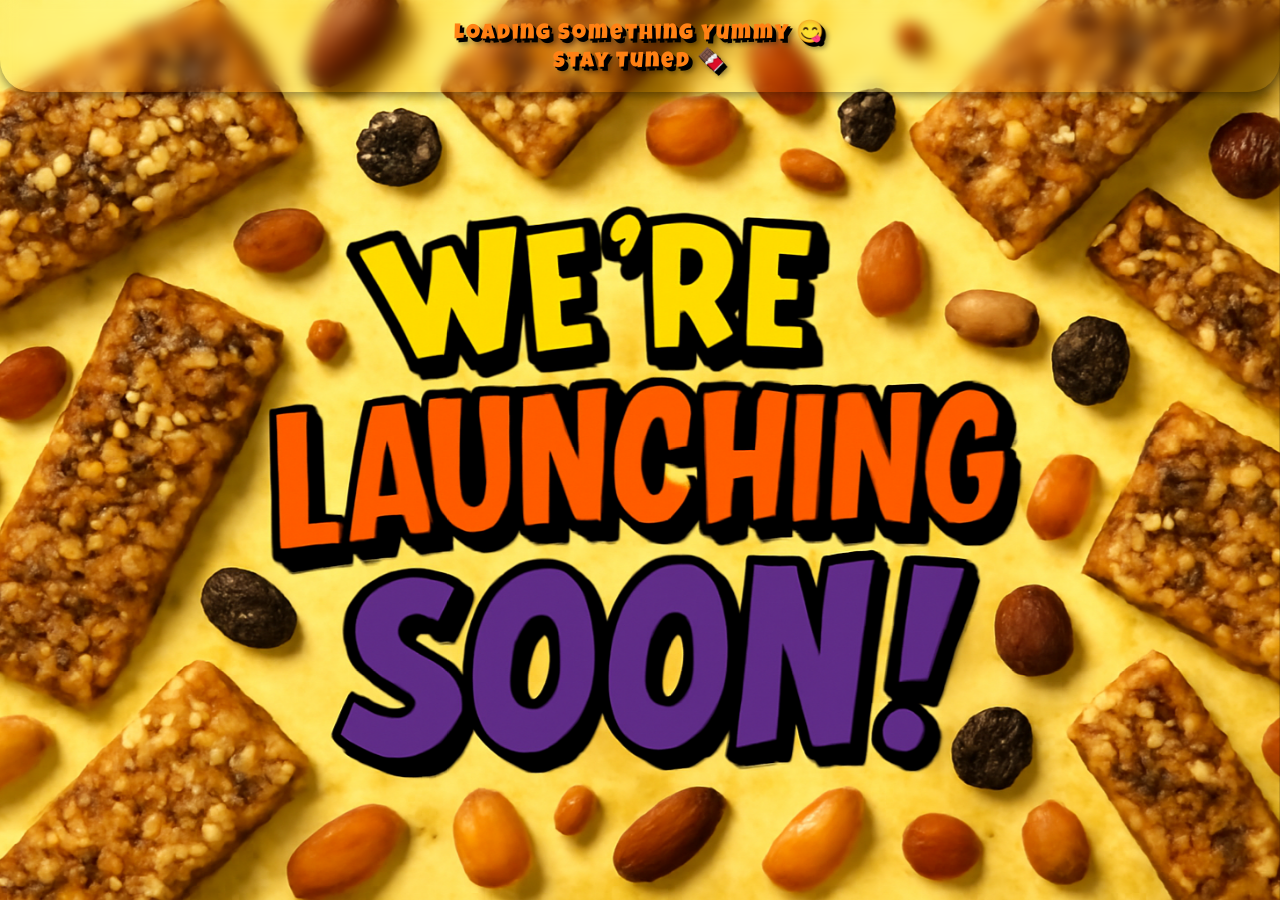
==== index.html @ f30e31b6 "Update index.html" ====
<!DOCTYPE html>
<html lang="en">

<head>
  <meta charset="UTF-8" />
  <meta name="viewport" content="width=device-width, initial-scale=1" />
  <title>Have It</title>
  <link href="https://fonts.googleapis.com/css2?family=Luckiest+Guy&display=swap" rel="stylesheet" />
  <style>
    html,
    body {
      height: 100%;
      width: 100%;
      margin: 0;
      padding: 0;
      font-family: "Poppins", sans-serif;
      overflow: hidden;
      background: #121212;
    }

    .bg-blur,
    .main-image-container {
      display: none;
    }

    .hero-bg {
      position: fixed;
      inset: 0;
      width: 100vw;
      height: 100vh;
      background: url('have-it-back.png') center center / cover no-repeat;
      z-index: 0;
    }

    .info-top {
      position: absolute;
      top: 0;
      left: 0;
      width: 100vw;
      min-width: 100vw;
      background: rgba(255, 255, 255, 0);
      backdrop-filter: blur(8px);
      border-radius: 0 0 32px 32px;
      padding: 18px 0;
      font-family: 'Luckiest Guy', cursive;
      font-weight: 400;
      font-size: 1.4rem;
      text-align: center;
      color: #ff8114;
      letter-spacing: 2px;

      /* layered shadow drop */
      text-shadow:
        2px 2px 0 #000000,
        4px 4px 0 #000000,
        6px 6px 5px rgba(0, 0, 0, 0.4);

      box-shadow: 0 4px 10px rgba(0, 0, 0, 0.4);
      z-index: 2;
      white-space: nowrap;
      overflow-x: auto;
      text-overflow: ellipsis;

      /* continuous pulse animation */
      animation: pulsePop 2.5s ease-in-out infinite;
      transform-origin: center top;
    }

    @keyframes pulsePop {

      0%,
      100% {
        transform: scale(1);
      }

      50% {
        transform: scale(1.12);
      }
    }

    /* Mobile styles: show sharp, centered image + blurred edges */
    @media (max-width: 900px) {
      .hero-bg {
        display: none;
      }

      .bg-blur {
        display: block;
        position: fixed;
        inset: 0;
        width: 100vw;
        height: 100vh;
        object-fit: cover;
        filter: blur(26px) brightness(1.08);
        z-index: 0;
        pointer-events: none;
      }

      .main-image-container {
        font-size: 1.5rem;
        display: flex;
        position: fixed;
        top: 0;
        left: 0;
        width: 100vw;
        height: 100vh;
        align-items: center;
        justify-content: center;
        z-index: 1;
        pointer-events: none;
      }

      .main-image {
        max-width: 100vw;
        max-height: 100vh;
        width: auto;
        height: auto;
        object-fit: contain;
        display: block;
        box-shadow: 0 0 60px 0 rgba(0, 0, 0, 0.04);
      }
    }
  </style>
</head>

<body>
  <!-- Desktop background image -->
  <div class="hero-bg"></div>
  <!-- Mobile blurred fill for borders -->
  <img src="have-it-back.png" alt="Blurred background" class="bg-blur" />
  <!-- Mobile centered sharp image -->
  <div class="main-image-container">
    <img src="have-it-back.png" alt="Launching Soon" class="main-image" />
  </div>
  <!-- Info block -->
  <div class="info-top">
    Loading Something Yummy 😋<br>Stay Tuned 🍫
  </div>
</body>

</html>
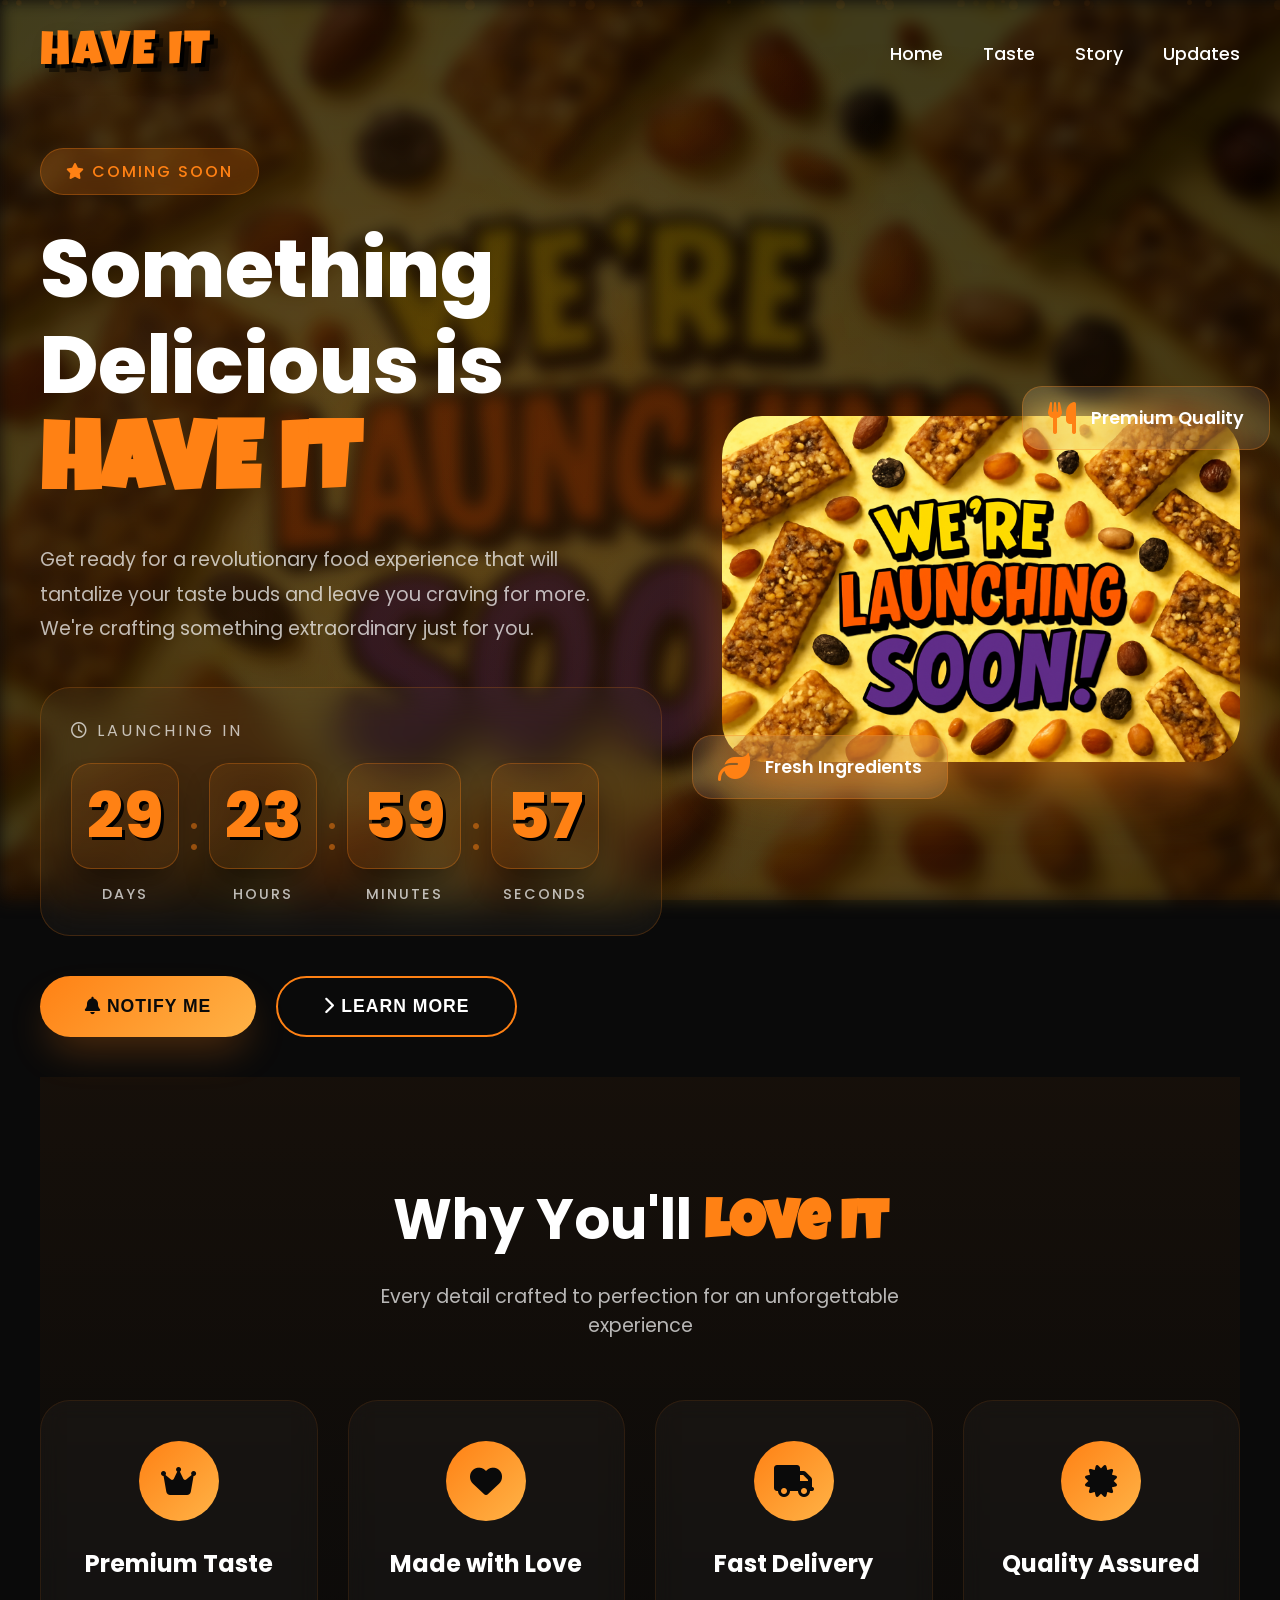
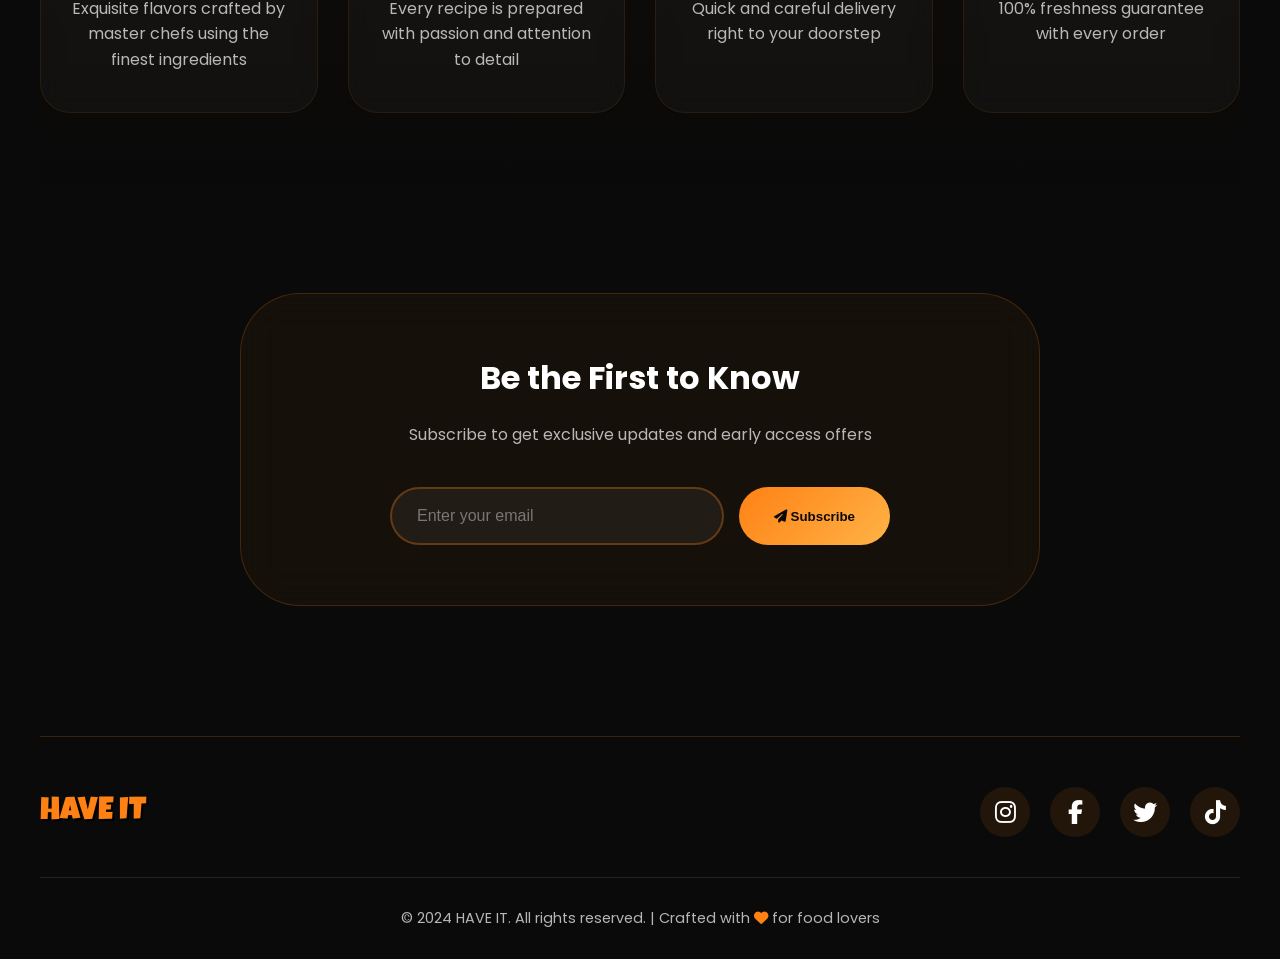
==== commit 6a288818: "new index.html" ====
--- a/index.html
+++ b/index.html
@@ -1,141 +1,1277 @@
 <!DOCTYPE html>
 <html lang="en">
-
 <head>
   <meta charset="UTF-8" />
-  <meta name="viewport" content="width=device-width, initial-scale=1" />
-  <title>Have It</title>
-  <link href="https://fonts.googleapis.com/css2?family=Luckiest+Guy&display=swap" rel="stylesheet" />
+  <meta name="viewport" content="width=device-width, initial-scale=1.0" />
+  <title>Have It • Premium Food Experience</title>
+  
+  <!-- Fonts -->
+  <link href="https://fonts.googleapis.com/css2?family=Luckiest+Guy&family=Poppins:wght@300;400;500;600;700;800&display=swap" rel="stylesheet" />
+  
+  <!-- Font Awesome 6 -->
+  <link rel="stylesheet" href="https://cdnjs.cloudflare.com/ajax/libs/font-awesome/6.4.0/css/all.min.css" />
+  
   <style>
-    html,
-    body {
-      height: 100%;
-      width: 100%;
+    /* Reset & Variables */
+    * {
       margin: 0;
       padding: 0;
-      font-family: "Poppins", sans-serif;
+      box-sizing: border-box;
+    }
+
+    :root {
+      --primary: #ff8114;
+      --primary-dark: #e56e00;
+      --primary-light: #ffa454;
+      --dark: #0a0a0a;
+      --dark-light: #1a1a1a;
+      --text: #ffffff;
+      --text-muted: rgba(255, 255, 255, 0.7);
+      --gradient: linear-gradient(135deg, var(--primary), #ffb347);
+      --shadow: 0 20px 40px -10px rgba(255, 129, 20, 0.3);
+      --shadow-strong: 0 30px 60px -10px rgba(255, 129, 20, 0.5);
+    }
+
+    html {
+      scroll-behavior: smooth;
+    }
+
+    body {
+      font-family: 'Poppins', sans-serif;
+      background: var(--dark);
+      color: var(--text);
+      overflow-x: hidden;
+    }
+
+    /* Custom Scrollbar */
+    ::-webkit-scrollbar {
+      width: 10px;
+    }
+
+    ::-webkit-scrollbar-track {
+      background: var(--dark-light);
+    }
+
+    ::-webkit-scrollbar-thumb {
+      background: var(--primary);
+      border-radius: 5px;
+    }
+
+    ::-webkit-scrollbar-thumb:hover {
+      background: var(--primary-dark);
+    }
+
+    /* Background with Parallax */
+    .parallax-bg {
+      position: fixed;
+      top: -20px;
+      left: -20px;
+      right: -20px;
+      bottom: -20px;
+      background: url('have-it-back.png') center center / cover no-repeat fixed;
+      filter: brightness(0.25) blur(8px);
+      z-index: -2;
+      animation: slowZoom 30s infinite alternate;
+    }
+
+    @keyframes slowZoom {
+      0% { transform: scale(1); }
+      100% { transform: scale(1.1); }
+    }
+
+    /* Animated Gradient Overlay */
+    .gradient-overlay {
+      position: fixed;
+      top: 0;
+      left: 0;
+      width: 100%;
+      height: 100%;
+      background: radial-gradient(circle at 30% 50%, rgba(255, 129, 20, 0.15), transparent 60%),
+                  radial-gradient(circle at 70% 80%, rgba(255, 129, 20, 0.1), transparent 60%);
+      z-index: -1;
+      animation: overlayMove 15s infinite alternate;
+    }
+
+    @keyframes overlayMove {
+      0% { opacity: 0.5; transform: scale(1); }
+      100% { opacity: 1; transform: scale(1.2); }
+    }
+
+    /* Floating Particles */
+    .particles {
+      position: fixed;
+      top: 0;
+      left: 0;
+      width: 100%;
+      height: 100%;
+      z-index: -1;
+      pointer-events: none;
+    }
+
+    .particle {
+      position: absolute;
+      background: var(--primary);
+      border-radius: 50%;
+      opacity: 0.2;
+      animation: floatParticle linear infinite;
+    }
+
+    @keyframes floatParticle {
+      from {
+        transform: translateY(100vh) rotate(0deg);
+      }
+      to {
+        transform: translateY(-100px) rotate(360deg);
+      }
+    }
+
+    /* Main Container */
+    .container {
+      max-width: 1400px;
+      margin: 0 auto;
+      padding: 0 40px;
+      position: relative;
+      z-index: 10;
+    }
+
+    /* Navigation */
+    nav {
+      display: flex;
+      justify-content: space-between;
+      align-items: center;
+      padding: 30px 0;
+      position: relative;
+    }
+
+    .logo-wrapper {
+      perspective: 1000px;
+    }
+
+    .logo {
+      font-family: 'Luckiest Guy', cursive;
+      font-size: 3rem;
+      color: var(--primary);
+      text-shadow: 
+        4px 4px 0 #000,
+        8px 8px 0 rgba(0, 0, 0, 0.5),
+        12px 12px 20px rgba(0, 0, 0, 0.4);
+      letter-spacing: 2px;
+      transition: all 0.3s ease;
+      display: inline-block;
+      animation: logoFloat 3s ease-in-out infinite;
+    }
+
+    @keyframes logoFloat {
+      0%, 100% { transform: translateY(0) rotate(0deg); }
+      50% { transform: translateY(-5px) rotate(1deg); }
+    }
+
+    .logo:hover {
+      transform: scale(1.1) rotate(-2deg);
+      text-shadow: 
+        4px 4px 0 #000,
+        8px 8px 0 rgba(0, 0, 0, 0.5),
+        15px 15px 30px var(--primary);
+    }
+
+    .nav-links {
+      display: flex;
+      gap: 40px;
+      align-items: center;
+    }
+
+    .nav-link {
+      color: var(--text);
+      text-decoration: none;
+      font-weight: 500;
+      font-size: 1.1rem;
+      position: relative;
+      padding: 8px 0;
+      transition: color 0.3s;
       overflow: hidden;
-      background: #121212;
-    }
-
-    .bg-blur,
-    .main-image-container {
-      display: none;
-    }
-
-    .hero-bg {
-      position: fixed;
-      inset: 0;
-      width: 100vw;
-      height: 100vh;
-      background: url('have-it-back.png') center center / cover no-repeat;
-      z-index: 0;
-    }
-
-    .info-top {
+    }
+
+    .nav-link::before {
+      content: '';
+      position: absolute;
+      bottom: 0;
+      left: -100%;
+      width: 100%;
+      height: 2px;
+      background: var(--gradient);
+      transition: left 0.3s ease;
+    }
+
+    .nav-link:hover {
+      color: var(--primary);
+    }
+
+    .nav-link:hover::before {
+      left: 0;
+    }
+
+    /* Hero Section */
+    .hero {
+      min-height: calc(100vh - 120px);
+      display: flex;
+      align-items: center;
+      gap: 60px;
+      padding: 40px 0;
+    }
+
+    .hero-content {
+      flex: 1.2;
+    }
+
+    .floating-badge {
+      display: inline-block;
+      background: rgba(255, 129, 20, 0.2);
+      backdrop-filter: blur(10px);
+      border: 1px solid rgba(255, 129, 20, 0.3);
+      padding: 10px 25px;
+      border-radius: 50px;
+      margin-bottom: 30px;
+      font-weight: 500;
+      color: var(--primary);
+      letter-spacing: 2px;
+      animation: badgeGlow 2s infinite;
+    }
+
+    @keyframes badgeGlow {
+      0%, 100% { box-shadow: 0 0 20px rgba(255, 129, 20, 0.3); }
+      50% { box-shadow: 0 0 40px rgba(255, 129, 20, 0.6); }
+    }
+
+    .hero-title {
+      font-size: 5rem;
+      font-weight: 800;
+      line-height: 1.1;
+      margin-bottom: 20px;
+    }
+
+    .hero-title-line {
+      display: block;
+      overflow: hidden;
+      height: 1.2em;
+    }
+
+    .hero-title-line span {
+      display: block;
+      animation: slideUp 0.8s ease forwards;
+      opacity: 0;
+      transform: translateY(100%);
+    }
+
+    .hero-title-line:nth-child(1) span { animation-delay: 0.2s; }
+    .hero-title-line:nth-child(2) span { animation-delay: 0.4s; }
+    .hero-title-line:nth-child(3) span { 
+      animation-delay: 0.6s;
+      color: var(--primary);
+      font-family: 'Luckiest Guy', cursive;
+      font-size: 6rem;
+    }
+
+    @keyframes slideUp {
+      to {
+        opacity: 1;
+        transform: translateY(0);
+      }
+    }
+
+    .hero-description {
+      font-size: 1.2rem;
+      color: var(--text-muted);
+      margin: 30px 0;
+      max-width: 600px;
+      line-height: 1.8;
+      animation: fadeIn 1s ease 0.8s forwards;
+      opacity: 0;
+    }
+
+    @keyframes fadeIn {
+      to { opacity: 1; }
+    }
+
+    /* Countdown Timer */
+    .countdown-wrapper {
+      background: rgba(255, 255, 255, 0.03);
+      backdrop-filter: blur(20px);
+      border: 1px solid rgba(255, 129, 20, 0.2);
+      border-radius: 30px;
+      padding: 30px;
+      margin: 40px 0;
+      animation: fadeInUp 1s ease 1s forwards;
+      opacity: 0;
+      transform: translateY(30px);
+    }
+
+    @keyframes fadeInUp {
+      to {
+        opacity: 1;
+        transform: translateY(0);
+      }
+    }
+
+    .countdown-label {
+      font-size: 1rem;
+      text-transform: uppercase;
+      letter-spacing: 3px;
+      color: var(--text-muted);
+      margin-bottom: 20px;
+    }
+
+    .countdown {
+      display: flex;
+      gap: 30px;
+      flex-wrap: wrap;
+    }
+
+    .countdown-item {
+      text-align: center;
+      min-width: 100px;
+      position: relative;
+    }
+
+    .countdown-item:not(:last-child)::after {
+      content: ':';
+      position: absolute;
+      right: -20px;
+      top: 50%;
+      transform: translateY(-50%);
+      font-size: 3rem;
+      color: var(--primary);
+      opacity: 0.5;
+    }
+
+    .countdown-number {
+      font-size: 4rem;
+      font-weight: 800;
+      color: var(--primary);
+      line-height: 1;
+      text-shadow: 3px 3px 0 #000;
+      background: linear-gradient(135deg, rgba(255, 129, 20, 0.1), rgba(255, 129, 20, 0.05));
+      padding: 20px 15px;
+      border-radius: 20px;
+      border: 1px solid rgba(255, 129, 20, 0.3);
+      box-shadow: 0 20px 30px -10px rgba(0, 0, 0, 0.5);
+      transition: all 0.3s ease;
+    }
+
+    .countdown-item:hover .countdown-number {
+      transform: scale(1.1);
+      background: linear-gradient(135deg, rgba(255, 129, 20, 0.2), rgba(255, 129, 20, 0.1));
+      border-color: var(--primary);
+    }
+
+    .countdown-label-text {
+      margin-top: 15px;
+      font-size: 0.9rem;
+      text-transform: uppercase;
+      letter-spacing: 2px;
+      color: var(--text-muted);
+      font-weight: 500;
+    }
+
+    /* CTA Buttons */
+    .cta-group {
+      display: flex;
+      gap: 20px;
+      flex-wrap: wrap;
+      animation: fadeIn 1s ease 1.2s forwards;
+      opacity: 0;
+    }
+
+    .btn {
+      padding: 18px 45px;
+      border-radius: 50px;
+      font-weight: 600;
+      font-size: 1.1rem;
+      text-transform: uppercase;
+      letter-spacing: 1px;
+      cursor: pointer;
+      transition: all 0.4s cubic-bezier(0.175, 0.885, 0.32, 1.275);
+      border: none;
+      text-decoration: none;
+      display: inline-block;
+      position: relative;
+      overflow: hidden;
+    }
+
+    .btn::before {
+      content: '';
+      position: absolute;
+      top: 50%;
+      left: 50%;
+      width: 0;
+      height: 0;
+      border-radius: 50%;
+      background: rgba(255, 255, 255, 0.3);
+      transform: translate(-50%, -50%);
+      transition: width 0.6s, height 0.6s;
+    }
+
+    .btn:hover::before {
+      width: 300px;
+      height: 300px;
+    }
+
+    .btn-primary {
+      background: var(--gradient);
+      color: var(--dark);
+      box-shadow: var(--shadow);
+    }
+
+    .btn-primary:hover {
+      transform: translateY(-5px) scale(1.05);
+      box-shadow: var(--shadow-strong);
+    }
+
+    .btn-secondary {
+      background: transparent;
+      color: var(--text);
+      border: 2px solid var(--primary);
+      position: relative;
+      z-index: 1;
+    }
+
+    .btn-secondary::after {
+      content: '';
+      position: absolute;
+      top: 0;
+      left: -100%;
+      width: 100%;
+      height: 100%;
+      background: var(--gradient);
+      transition: left 0.4s;
+      z-index: -1;
+    }
+
+    .btn-secondary:hover {
+      color: var(--dark);
+      border-color: transparent;
+    }
+
+    .btn-secondary:hover::after {
+      left: 0;
+    }
+
+    /* Hero Visual */
+    .hero-visual {
+      flex: 1;
+      position: relative;
+    }
+
+    .image-wrapper {
+      position: relative;
+      animation: floatIn 1.5s ease 0.5s forwards;
+      opacity: 0;
+      transform: translateX(50px);
+    }
+
+    @keyframes floatIn {
+      to {
+        opacity: 1;
+        transform: translateX(0);
+      }
+    }
+
+    .main-food-image {
+      width: 100%;
+      height: auto;
+      border-radius: 40px;
+      box-shadow: var(--shadow-strong);
+      transition: all 0.5s ease;
+      animation: gentleFloat 4s ease-in-out infinite;
+    }
+
+    @keyframes gentleFloat {
+      0%, 100% { transform: translateY(0) rotate(2deg); }
+      50% { transform: translateY(-20px) rotate(0deg); }
+    }
+
+    .main-food-image:hover {
+      transform: scale(1.02) rotate(1deg);
+      box-shadow: 0 40px 80px -10px var(--primary);
+    }
+
+    /* Floating Cards */
+    .floating-card {
+      position: absolute;
+      background: rgba(255, 255, 255, 0.1);
+      backdrop-filter: blur(20px);
+      border: 1px solid rgba(255, 129, 20, 0.3);
+      border-radius: 20px;
+      padding: 15px 25px;
+      display: flex;
+      align-items: center;
+      gap: 15px;
+      animation: cardFloat 3s ease-in-out infinite;
+    }
+
+    .floating-card i {
+      font-size: 2rem;
+      color: var(--primary);
+    }
+
+    .floating-card span {
+      font-weight: 600;
+      font-size: 1.1rem;
+    }
+
+    .card-1 {
+      top: -30px;
+      right: -30px;
+      animation-delay: 0s;
+    }
+
+    .card-2 {
+      bottom: -30px;
+      left: -30px;
+      animation-delay: 0.5s;
+    }
+
+    @keyframes cardFloat {
+      0%, 100% { transform: translateY(0); }
+      50% { transform: translateY(-10px); }
+    }
+
+    /* Taste Features Section */
+    .features-section {
+      padding: 100px 0;
+      background: linear-gradient(to top, transparent, rgba(255, 129, 20, 0.05));
+    }
+
+    .section-title {
+      text-align: center;
+      margin-bottom: 60px;
+    }
+
+    .section-title h2 {
+      font-size: 3.5rem;
+      font-weight: 700;
+      margin-bottom: 20px;
+    }
+
+    .section-title h2 span {
+      color: var(--primary);
+      font-family: 'Luckiest Guy', cursive;
+    }
+
+    .section-title p {
+      color: var(--text-muted);
+      font-size: 1.2rem;
+      max-width: 600px;
+      margin: 0 auto;
+    }
+
+    .features-grid {
+      display: grid;
+      grid-template-columns: repeat(auto-fit, minmax(250px, 1fr));
+      gap: 30px;
+      margin-top: 50px;
+    }
+
+    .feature-card {
+      background: rgba(255, 255, 255, 0.03);
+      backdrop-filter: blur(10px);
+      border: 1px solid rgba(255, 129, 20, 0.1);
+      border-radius: 30px;
+      padding: 40px 30px;
+      text-align: center;
+      transition: all 0.4s ease;
+      position: relative;
+      overflow: hidden;
+    }
+
+    .feature-card::before {
+      content: '';
       position: absolute;
       top: 0;
       left: 0;
-      width: 100vw;
-      min-width: 100vw;
-      background: rgba(255, 255, 255, 0);
-      backdrop-filter: blur(8px);
-      border-radius: 0 0 32px 32px;
-      padding: 18px 0;
+      right: 0;
+      height: 3px;
+      background: var(--gradient);
+      transform: scaleX(0);
+      transition: transform 0.4s ease;
+    }
+
+    .feature-card:hover {
+      transform: translateY(-10px);
+      border-color: var(--primary);
+      box-shadow: var(--shadow);
+    }
+
+    .feature-card:hover::before {
+      transform: scaleX(1);
+    }
+
+    .feature-icon {
+      width: 80px;
+      height: 80px;
+      background: var(--gradient);
+      border-radius: 50%;
+      display: flex;
+      align-items: center;
+      justify-content: center;
+      margin: 0 auto 25px;
+      font-size: 2rem;
+      color: var(--dark);
+      transition: all 0.4s ease;
+    }
+
+    .feature-card:hover .feature-icon {
+      transform: rotate(360deg) scale(1.1);
+    }
+
+    .feature-card h3 {
+      font-size: 1.5rem;
+      margin-bottom: 15px;
+    }
+
+    .feature-card p {
+      color: var(--text-muted);
+      line-height: 1.6;
+    }
+
+    /* Newsletter Section */
+    .newsletter-section {
+      padding: 80px 0;
+      text-align: center;
+      position: relative;
+    }
+
+    .newsletter-wrapper {
+      background: rgba(255, 129, 20, 0.05);
+      border: 1px solid rgba(255, 129, 20, 0.2);
+      border-radius: 60px;
+      padding: 60px;
+      max-width: 800px;
+      margin: 0 auto;
+      backdrop-filter: blur(20px);
+    }
+
+    .newsletter-wrapper h3 {
+      font-size: 2rem;
+      margin-bottom: 20px;
+    }
+
+    .newsletter-wrapper p {
+      color: var(--text-muted);
+      margin-bottom: 40px;
+    }
+
+    .newsletter-form {
+      display: flex;
+      gap: 15px;
+      max-width: 500px;
+      margin: 0 auto;
+    }
+
+    .newsletter-input {
+      flex: 1;
+      padding: 18px 25px;
+      border-radius: 50px;
+      border: 2px solid rgba(255, 129, 20, 0.3);
+      background: rgba(255, 255, 255, 0.05);
+      color: var(--text);
+      font-size: 1rem;
+      transition: all 0.3s ease;
+    }
+
+    .newsletter-input:focus {
+      outline: none;
+      border-color: var(--primary);
+      background: rgba(255, 255, 255, 0.1);
+      box-shadow: 0 0 30px rgba(255, 129, 20, 0.3);
+    }
+
+    .newsletter-input::placeholder {
+      color: rgba(255, 255, 255, 0.4);
+    }
+
+    .newsletter-btn {
+      padding: 18px 35px;
+      border-radius: 50px;
+      background: var(--gradient);
+      color: var(--dark);
+      font-weight: 600;
+      border: none;
+      cursor: pointer;
+      transition: all 0.3s ease;
+      white-space: nowrap;
+    }
+
+    .newsletter-btn:hover {
+      transform: scale(1.05);
+      box-shadow: var(--shadow);
+    }
+
+    /* Footer */
+    footer {
+      padding: 50px 0 30px;
+      border-top: 1px solid rgba(255, 129, 20, 0.2);
+      margin-top: 50px;
+    }
+
+    .footer-content {
+      display: flex;
+      justify-content: space-between;
+      align-items: center;
+      flex-wrap: wrap;
+      gap: 30px;
+      margin-bottom: 40px;
+    }
+
+    .footer-logo {
       font-family: 'Luckiest Guy', cursive;
-      font-weight: 400;
-      font-size: 1.4rem;
+      font-size: 2rem;
+      color: var(--primary);
+      text-shadow: 2px 2px 0 #000;
+    }
+
+    .social-links {
+      display: flex;
+      gap: 20px;
+    }
+
+    .social-link {
+      width: 50px;
+      height: 50px;
+      border-radius: 50%;
+      background: rgba(255, 129, 20, 0.1);
+      display: flex;
+      align-items: center;
+      justify-content: center;
+      color: var(--text);
+      font-size: 1.5rem;
+      transition: all 0.3s ease;
+      text-decoration: none;
+      border: 1px solid transparent;
+    }
+
+    .social-link:hover {
+      background: var(--primary);
+      color: var(--dark);
+      transform: translateY(-5px) rotate(360deg);
+      border-color: var(--primary);
+    }
+
+    .footer-bottom {
       text-align: center;
-      color: #ff8114;
-      letter-spacing: 2px;
-
-      /* layered shadow drop */
-      text-shadow:
-        2px 2px 0 #000000,
-        4px 4px 0 #000000,
-        6px 6px 5px rgba(0, 0, 0, 0.4);
-
-      box-shadow: 0 4px 10px rgba(0, 0, 0, 0.4);
-      z-index: 2;
-      white-space: nowrap;
-      overflow-x: auto;
-      text-overflow: ellipsis;
-
-      /* continuous pulse animation */
-      animation: pulsePop 2.5s ease-in-out infinite;
-      transform-origin: center top;
-    }
-
-    @keyframes pulsePop {
-
-      0%,
-      100% {
-        transform: scale(1);
-      }
-
-      50% {
-        transform: scale(1.12);
-      }
-    }
-
-    /* Mobile styles: show sharp, centered image + blurred edges */
-    @media (max-width: 900px) {
-      .hero-bg {
+      padding-top: 30px;
+      border-top: 1px solid rgba(255, 255, 255, 0.1);
+      color: var(--text-muted);
+      font-size: 0.9rem;
+    }
+
+    /* Responsive Design */
+    @media (max-width: 1200px) {
+      .hero-title {
+        font-size: 4rem;
+      }
+      .hero-title-line:nth-child(3) span {
+        font-size: 5rem;
+      }
+    }
+
+    @media (max-width: 992px) {
+      .hero {
+        flex-direction: column;
+        text-align: center;
+        gap: 40px;
+      }
+
+      .hero-content {
+        width: 100%;
+      }
+
+      .hero-description {
+        margin-left: auto;
+        margin-right: auto;
+      }
+
+      .cta-group {
+        justify-content: center;
+      }
+
+      .countdown {
+        justify-content: center;
+      }
+
+      .floating-card {
         display: none;
       }
 
-      .bg-blur {
-        display: block;
-        position: fixed;
-        inset: 0;
-        width: 100vw;
-        height: 100vh;
-        object-fit: cover;
-        filter: blur(26px) brightness(1.08);
-        z-index: 0;
-        pointer-events: none;
-      }
-
-      .main-image-container {
-        font-size: 1.5rem;
+      nav {
+        flex-direction: column;
+        gap: 20px;
+      }
+
+      .nav-links {
+        flex-wrap: wrap;
+        justify-content: center;
+      }
+    }
+
+    @media (max-width: 768px) {
+      .container {
+        padding: 0 20px;
+      }
+
+      .hero-title {
+        font-size: 3rem;
+      }
+      .hero-title-line:nth-child(3) span {
+        font-size: 4rem;
+      }
+
+      .countdown-item {
+        min-width: 70px;
+      }
+
+      .countdown-number {
+        font-size: 2.5rem;
+        padding: 15px 10px;
+      }
+
+      .newsletter-wrapper {
+        padding: 40px 20px;
+      }
+
+      .newsletter-form {
+        flex-direction: column;
+      }
+
+      .section-title h2 {
+        font-size: 2.5rem;
+      }
+    }
+
+    @media (max-width: 480px) {
+      .hero-title {
+        font-size: 2.2rem;
+      }
+      .hero-title-line:nth-child(3) span {
+        font-size: 3rem;
+      }
+
+      .countdown {
+        gap: 15px;
+      }
+
+      .countdown-item {
+        min-width: 60px;
+      }
+
+      .countdown-number {
+        font-size: 2rem;
+        padding: 10px 8px;
+      }
+
+      .btn {
+        padding: 15px 30px;
+        font-size: 1rem;
+      }
+
+      .footer-content {
+        flex-direction: column;
+        text-align: center;
+      }
+    }
+
+    /* Loading Animation */
+    .loading-bar {
+      position: fixed;
+      top: 0;
+      left: 0;
+      width: 100%;
+      height: 3px;
+      background: var(--gradient);
+      transform: scaleX(0);
+      transform-origin: left;
+      animation: loadPage 1.5s ease-out;
+      z-index: 9999;
+    }
+
+    @keyframes loadPage {
+      0% { transform: scaleX(0); }
+      50% { transform: scaleX(1); }
+      100% { transform: scaleX(0); }
+    }
+
+    /* Mobile Menu Toggle */
+    .menu-toggle {
+      display: none;
+      flex-direction: column;
+      gap: 6px;
+      cursor: pointer;
+      z-index: 100;
+    }
+
+    .menu-toggle span {
+      width: 30px;
+      height: 3px;
+      background: var(--primary);
+      transition: all 0.3s ease;
+    }
+
+    @media (max-width: 768px) {
+      .menu-toggle {
         display: flex;
+      }
+
+      .nav-links {
         position: fixed;
         top: 0;
-        left: 0;
-        width: 100vw;
+        right: -100%;
+        width: 80%;
+        max-width: 400px;
         height: 100vh;
-        align-items: center;
+        background: rgba(10, 10, 10, 0.95);
+        backdrop-filter: blur(20px);
+        flex-direction: column;
         justify-content: center;
-        z-index: 1;
-        pointer-events: none;
-      }
-
-      .main-image {
-        max-width: 100vw;
-        max-height: 100vh;
-        width: auto;
-        height: auto;
-        object-fit: contain;
-        display: block;
-        box-shadow: 0 0 60px 0 rgba(0, 0, 0, 0.04);
+        transition: right 0.3s ease;
+        z-index: 99;
+      }
+
+      .nav-links.active {
+        right: 0;
+      }
+
+      .menu-toggle.active span:nth-child(1) {
+        transform: rotate(45deg) translate(8px, 8px);
+      }
+
+      .menu-toggle.active span:nth-child(2) {
+        opacity: 0;
+      }
+
+      .menu-toggle.active span:nth-child(3) {
+        transform: rotate(-45deg) translate(7px, -7px);
       }
     }
   </style>
 </head>
-
 <body>
-  <!-- Desktop background image -->
-  <div class="hero-bg"></div>
-  <!-- Mobile blurred fill for borders -->
-  <img src="have-it-back.png" alt="Blurred background" class="bg-blur" />
-  <!-- Mobile centered sharp image -->
-  <div class="main-image-container">
-    <img src="have-it-back.png" alt="Launching Soon" class="main-image" />
+  <!-- Loading Animation -->
+  <div class="loading-bar"></div>
+
+  <!-- Background Elements -->
+  <div class="parallax-bg"></div>
+  <div class="gradient-overlay"></div>
+  
+  <!-- Particles -->
+  <div class="particles" id="particles"></div>
+
+  <!-- Main Container -->
+  <div class="container">
+    <!-- Navigation -->
+    <nav>
+      <div class="logo-wrapper">
+        <div class="logo">HAVE IT</div>
+      </div>
+      
+      <div class="menu-toggle" onclick="toggleMenu()">
+        <span></span>
+        <span></span>
+        <span></span>
+      </div>
+
+      <div class="nav-links" id="navLinks">
+        <a href="#" class="nav-link">Home</a>
+        <a href="#features" class="nav-link">Taste</a>
+        <a href="#about" class="nav-link">Story</a>
+        <a href="#newsletter" class="nav-link">Updates</a>
+      </div>
+    </nav>
+
+    <!-- Hero Section -->
+    <section class="hero">
+      <div class="hero-content">
+        <div class="floating-badge">
+          <i class="fas fa-star"></i> COMING SOON
+        </div>
+        
+        <h1 class="hero-title">
+          <span class="hero-title-line"><span>Something</span></span>
+          <span class="hero-title-line"><span>Delicious is</span></span>
+          <span class="hero-title-line"><span>HAVE IT</span></span>
+        </h1>
+        
+        <p class="hero-description">
+          Get ready for a revolutionary food experience that will tantalize your taste buds 
+          and leave you craving for more. We're crafting something extraordinary just for you.
+        </p>
+
+        <!-- Countdown Timer -->
+        <div class="countdown-wrapper">
+          <div class="countdown-label">
+            <i class="far fa-clock"></i> LAUNCHING IN
+          </div>
+          <div class="countdown" id="countdown">
+            <div class="countdown-item">
+              <div class="countdown-number" id="days">30</div>
+              <div class="countdown-label-text">Days</div>
+            </div>
+            <div class="countdown-item">
+              <div class="countdown-number" id="hours">12</div>
+              <div class="countdown-label-text">Hours</div>
+            </div>
+            <div class="countdown-item">
+              <div class="countdown-number" id="minutes">45</div>
+              <div class="countdown-label-text">Minutes</div>
+            </div>
+            <div class="countdown-item">
+              <div class="countdown-number" id="seconds">30</div>
+              <div class="countdown-label-text">Seconds</div>
+            </div>
+          </div>
+        </div>
+
+        <!-- CTA Buttons -->
+        <div class="cta-group">
+          <button class="btn btn-primary" onclick="notifyMe()">
+            <i class="fas fa-bell"></i> NOTIFY ME
+          </button>
+          <button class="btn btn-secondary" onclick="learnMore()">
+            <i class="fas fa-chevron-right"></i> LEARN MORE
+          </button>
+        </div>
+      </div>
+
+      <div class="hero-visual">
+        <div class="image-wrapper">
+          <img src="have-it-back.png" alt="Have It Food" class="main-food-image">
+          
+          <!-- Floating Cards -->
+          <div class="floating-card card-1">
+            <i class="fas fa-utensils"></i>
+            <span>Premium Quality</span>
+          </div>
+          <div class="floating-card card-2">
+            <i class="fas fa-leaf"></i>
+            <span>Fresh Ingredients</span>
+          </div>
+        </div>
+      </div>
+    </section>
+
+    <!-- Features Section -->
+    <section class="features-section" id="features">
+      <div class="section-title">
+        <h2>Why You'll <span>Love It</span></h2>
+        <p>Every detail crafted to perfection for an unforgettable experience</p>
+      </div>
+
+      <div class="features-grid">
+        <div class="feature-card">
+          <div class="feature-icon">
+            <i class="fas fa-crown"></i>
+          </div>
+          <h3>Premium Taste</h3>
+          <p>Exquisite flavors crafted by master chefs using the finest ingredients</p>
+        </div>
+
+        <div class="feature-card">
+          <div class="feature-icon">
+            <i class="fas fa-heart"></i>
+          </div>
+          <h3>Made with Love</h3>
+          <p>Every recipe is prepared with passion and attention to detail</p>
+        </div>
+
+        <div class="feature-card">
+          <div class="feature-icon">
+            <i class="fas fa-truck"></i>
+          </div>
+          <h3>Fast Delivery</h3>
+          <p>Quick and careful delivery right to your doorstep</p>
+        </div>
+
+        <div class="feature-card">
+          <div class="feature-icon">
+            <i class="fas fa-certificate"></i>
+          </div>
+          <h3>Quality Assured</h3>
+          <p>100% freshness guarantee with every order</p>
+        </div>
+      </div>
+    </section>
+
+    <!-- Newsletter Section -->
+    <section class="newsletter-section" id="newsletter">
+      <div class="newsletter-wrapper">
+        <h3>Be the First to Know</h3>
+        <p>Subscribe to get exclusive updates and early access offers</p>
+        
+        <form class="newsletter-form" onsubmit="event.preventDefault(); subscribeNewsletter()">
+          <input type="email" class="newsletter-input" placeholder="Enter your email" required>
+          <button type="submit" class="newsletter-btn">
+            <i class="fas fa-paper-plane"></i> Subscribe
+          </button>
+        </form>
+      </div>
+    </section>
+
+    <!-- Footer -->
+    <footer>
+      <div class="footer-content">
+        <div class="footer-logo">HAVE IT</div>
+        <div class="social-links">
+          <a href="#" class="social-link"><i class="fab fa-instagram"></i></a>
+          <a href="#" class="social-link"><i class="fab fa-facebook-f"></i></a>
+          <a href="#" class="social-link"><i class="fab fa-twitter"></i></a>
+          <a href="#" class="social-link"><i class="fab fa-tiktok"></i></a>
+        </div>
+      </div>
+      <div class="footer-bottom">
+        <p>&copy; 2024 HAVE IT. All rights reserved. | Crafted with <i class="fas fa-heart" style="color: #ff8114;"></i> for food lovers</p>
+      </div>
+    </footer>
   </div>
-  <!-- Info block -->
-  <div class="info-top">
-    Loading Something Yummy 😋<br>Stay Tuned 🍫
-  </div>
+
+  <script>
+    // Generate Particles
+    function createParticles() {
+      const particlesContainer = document.getElementById('particles');
+      for (let i = 0; i < 50; i++) {
+        const particle = document.createElement('div');
+        particle.className = 'particle';
+        const size = Math.random() * 8 + 2;
+        particle.style.width = size + 'px';
+        particle.style.height = size + 'px';
+        particle.style.left = Math.random() * 100 + '%';
+        particle.style.animationDuration = (Math.random() * 10 + 10) + 's';
+        particle.style.animationDelay = Math.random() * 5 + 's';
+        particle.style.background = `rgba(255, 129, 20, ${Math.random() * 0.3})`;
+        particlesContainer.appendChild(particle);
+      }
+    }
+
+    // Countdown Timer
+    function updateCountdown() {
+      const launchDate = new Date();
+      launchDate.setDate(launchDate.getDate() + 30); // Set launch 30 days from now
+      
+      function updateTimer() {
+        const now = new Date().getTime();
+        const distance = launchDate - now;
+
+        const days = Math.floor(distance / (1000 * 60 * 60 * 24));
+        const hours = Math.floor((distance % (1000 * 60 * 60 * 24)) / (1000 * 60 * 60));
+        const minutes = Math.floor((distance % (1000 * 60 * 60)) / (1000 * 60));
+        const seconds = Math.floor((distance % (1000 * 60)) / 1000);
+
+        document.getElementById('days').textContent = String(days).padStart(2, '0');
+        document.getElementById('hours').textContent = String(hours).padStart(2, '0');
+        document.getElementById('minutes').textContent = String(minutes).padStart(2, '0');
+        document.getElementById('seconds').textContent = String(seconds).padStart(2, '0');
+      }
+
+      updateTimer();
+      setInterval(updateTimer, 1000);
+    }
+
+    // Mobile Menu Toggle
+    function toggleMenu() {
+      const navLinks = document.getElementById('navLinks');
+      const menuToggle = document.querySelector('.menu-toggle');
+      navLinks.classList.toggle('active');
+      menuToggle.classList.toggle('active');
+    }
+
+    // Close menu when clicking outside
+    document.addEventListener('click', function(event) {
+      const navLinks = document.getElementById('navLinks');
+      const menuToggle = document.querySelector('.menu-toggle');
+      
+      if (!navLinks.contains(event.target) && !menuToggle.contains(event.target)) {
+        navLinks.classList.remove('active');
+        menuToggle.classList.remove('active');
+      }
+    });
+
+    // Smooth scroll for navigation links
+    document.querySelectorAll('a[href^="#"]').forEach(anchor => {
+      anchor.addEventListener('click', function (e) {
+        e.preventDefault();
+        const target = document.querySelector(this.getAttribute('href'));
+        if (target) {
+          target.scrollIntoView({
+            behavior: 'smooth',
+            block: 'start'
+          });
+          // Close mobile menu after clicking
+          document.getElementById('navLinks').classList.remove('active');
+          document.querySelector('.menu-toggle').classList.remove('active');
+        }
+      });
+    });
+
+    // Notification function
+    function notifyMe() {
+      alert('Thanks for your interest! We\'ll notify you when we launch. 🎉');
+    }
+
+    // Learn more function
+    function learnMore() {
+      document.getElementById('features').scrollIntoView({ behavior: 'smooth' });
+    }
+
+    // Newsletter subscription
+    function subscribeNewsletter() {
+      const email = document.querySelector('.newsletter-input').value;
+      if (email) {
+        alert(`Thanks for subscribing! We'll send updates to ${email} ✉️`);
+        document.querySelector('.newsletter-input').value = '';
+      }
+    }
+
+    // Add animation on scroll
+    function checkScroll() {
+      const elements = document.querySelectorAll('.feature-card, .section-title');
+      elements.forEach(element => {
+        const position = element.getBoundingClientRect();
+        if (position.top < window.innerHeight - 100) {
+          element.style.opacity = '1';
+          element.style.transform = 'translateY(0)';
+        }
+      });
+    }
+
+    // Initialize animations
+    window.addEventListener('load', () => {
+      createParticles();
+      updateCountdown();
+      
+      // Set initial styles for scroll animations
+      document.querySelectorAll('.feature-card').forEach(card => {
+        card.style.opacity = '0';
+        card.style.transform = 'translateY(30px)';
+        card.style.transition = 'all 0.6s ease';
+      });
+      
+      document.querySelectorAll('.section-title').forEach(title => {
+        title.style.opacity = '0';
+        title.style.transform = 'translateY(30px)';
+        title.style.transition = 'all 0.6s ease';
+      });
+      
+      checkScroll();
+    });
+
+    window.addEventListener('scroll', checkScroll);
+
+    // Add hover effect for navigation links
+    document.querySelectorAll('.nav-link').forEach(link => {
+      link.addEventListener('mouseenter', function() {
+        this.style.transform = 'scale(1.1)';
+      });
+      link.addEventListener('mouseleave', function() {
+        this.style.transform = 'scale(1)';
+      });
+    });
+  </script>
 </body>
-
-</html>
+</html>
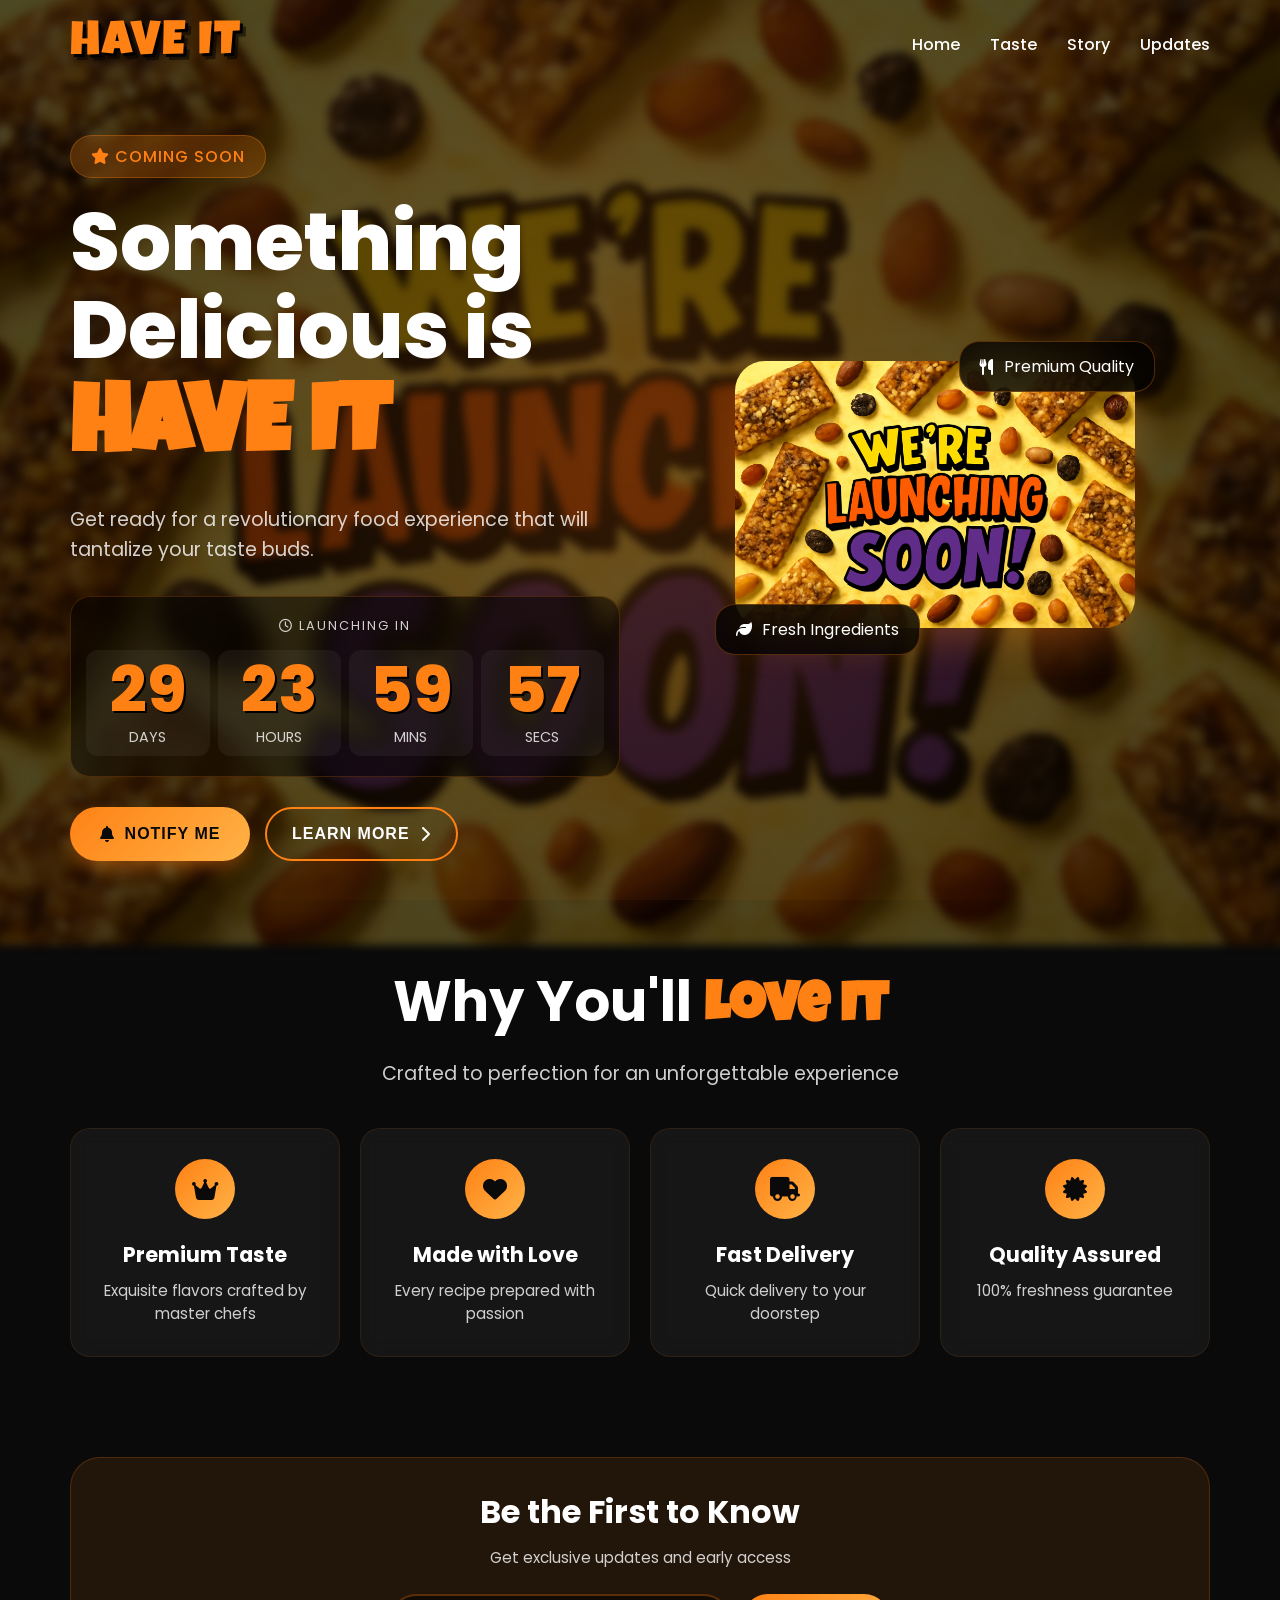
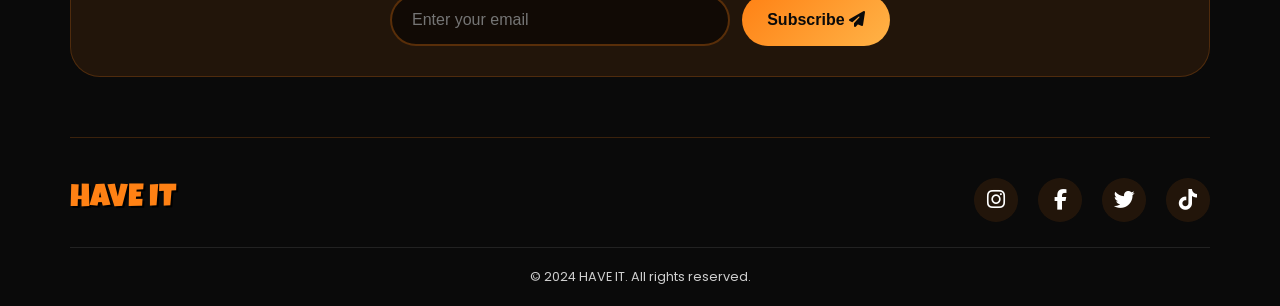
==== commit 4713b28a: "updated index.html" ====
--- a/index.html
+++ b/index.html
@@ -2,7 +2,7 @@
 <html lang="en">
 <head>
   <meta charset="UTF-8" />
-  <meta name="viewport" content="width=device-width, initial-scale=1.0" />
+  <meta name="viewport" content="width=device-width, initial-scale=1.0, maximum-scale=1.0, user-scalable=yes" />
   <title>Have It • Premium Food Experience</title>
   
   <!-- Fonts -->
@@ -26,10 +26,8 @@
       --dark: #0a0a0a;
       --dark-light: #1a1a1a;
       --text: #ffffff;
-      --text-muted: rgba(255, 255, 255, 0.7);
+      --text-muted: rgba(255, 255, 255, 0.8);
       --gradient: linear-gradient(135deg, var(--primary), #ffb347);
-      --shadow: 0 20px 40px -10px rgba(255, 129, 20, 0.3);
-      --shadow-strong: 0 30px 60px -10px rgba(255, 129, 20, 0.5);
     }
 
     html {
@@ -41,97 +39,41 @@
       background: var(--dark);
       color: var(--text);
       overflow-x: hidden;
-    }
-
-    /* Custom Scrollbar */
-    ::-webkit-scrollbar {
-      width: 10px;
-    }
-
-    ::-webkit-scrollbar-track {
-      background: var(--dark-light);
-    }
-
-    ::-webkit-scrollbar-thumb {
-      background: var(--primary);
-      border-radius: 5px;
-    }
-
-    ::-webkit-scrollbar-thumb:hover {
-      background: var(--primary-dark);
-    }
-
-    /* Background with Parallax */
-    .parallax-bg {
+      position: relative;
+      min-height: 100vh;
+    }
+
+    /* Background */
+    .mobile-bg {
       position: fixed;
-      top: -20px;
-      left: -20px;
-      right: -20px;
-      bottom: -20px;
-      background: url('have-it-back.png') center center / cover no-repeat fixed;
-      filter: brightness(0.25) blur(8px);
+      top: 0;
+      left: 0;
+      width: 100%;
+      height: 100%;
+      background: url('have-it-back.png') center center / cover no-repeat;
+      filter: brightness(0.3) blur(4px);
+      transform: scale(1.1);
       z-index: -2;
-      animation: slowZoom 30s infinite alternate;
-    }
-
-    @keyframes slowZoom {
-      0% { transform: scale(1); }
-      100% { transform: scale(1.1); }
-    }
-
-    /* Animated Gradient Overlay */
+    }
+
     .gradient-overlay {
       position: fixed;
       top: 0;
       left: 0;
       width: 100%;
       height: 100%;
-      background: radial-gradient(circle at 30% 50%, rgba(255, 129, 20, 0.15), transparent 60%),
-                  radial-gradient(circle at 70% 80%, rgba(255, 129, 20, 0.1), transparent 60%);
+      background: radial-gradient(circle at 50% 50%, rgba(255, 129, 20, 0.2), transparent 80%);
       z-index: -1;
-      animation: overlayMove 15s infinite alternate;
-    }
-
-    @keyframes overlayMove {
-      0% { opacity: 0.5; transform: scale(1); }
-      100% { opacity: 1; transform: scale(1.2); }
-    }
-
-    /* Floating Particles */
-    .particles {
-      position: fixed;
-      top: 0;
-      left: 0;
-      width: 100%;
-      height: 100%;
-      z-index: -1;
-      pointer-events: none;
-    }
-
-    .particle {
-      position: absolute;
-      background: var(--primary);
-      border-radius: 50%;
-      opacity: 0.2;
-      animation: floatParticle linear infinite;
-    }
-
-    @keyframes floatParticle {
-      from {
-        transform: translateY(100vh) rotate(0deg);
-      }
-      to {
-        transform: translateY(-100px) rotate(360deg);
-      }
     }
 
     /* Main Container */
     .container {
-      max-width: 1400px;
+      width: 100%;
+      max-width: 1200px;
       margin: 0 auto;
-      padding: 0 40px;
+      padding: 0 20px;
       position: relative;
-      z-index: 10;
+      z-index: 2;
     }
 
     /* Navigation */
@@ -139,44 +81,42 @@
       display: flex;
       justify-content: space-between;
       align-items: center;
-      padding: 30px 0;
+      padding: 20px 0;
       position: relative;
-    }
-
-    .logo-wrapper {
-      perspective: 1000px;
     }
 
     .logo {
       font-family: 'Luckiest Guy', cursive;
-      font-size: 3rem;
+      font-size: clamp(2rem, 8vw, 3rem);
       color: var(--primary);
       text-shadow: 
-        4px 4px 0 #000,
-        8px 8px 0 rgba(0, 0, 0, 0.5),
-        12px 12px 20px rgba(0, 0, 0, 0.4);
+        3px 3px 0 #000,
+        6px 6px 0 rgba(0, 0, 0, 0.5);
       letter-spacing: 2px;
+      line-height: 1;
+    }
+
+    /* Mobile Menu */
+    .menu-toggle {
+      display: none;
+      flex-direction: column;
+      gap: 6px;
+      cursor: pointer;
+      z-index: 100;
+      padding: 10px;
+    }
+
+    .menu-toggle span {
+      width: 30px;
+      height: 3px;
+      background: var(--primary);
+      border-radius: 3px;
       transition: all 0.3s ease;
-      display: inline-block;
-      animation: logoFloat 3s ease-in-out infinite;
-    }
-
-    @keyframes logoFloat {
-      0%, 100% { transform: translateY(0) rotate(0deg); }
-      50% { transform: translateY(-5px) rotate(1deg); }
-    }
-
-    .logo:hover {
-      transform: scale(1.1) rotate(-2deg);
-      text-shadow: 
-        4px 4px 0 #000,
-        8px 8px 0 rgba(0, 0, 0, 0.5),
-        15px 15px 30px var(--primary);
     }
 
     .nav-links {
       display: flex;
-      gap: 40px;
+      gap: 30px;
       align-items: center;
     }
 
@@ -184,43 +124,22 @@
       color: var(--text);
       text-decoration: none;
       font-weight: 500;
-      font-size: 1.1rem;
-      position: relative;
-      padding: 8px 0;
+      font-size: 1rem;
       transition: color 0.3s;
-      overflow: hidden;
-    }
-
-    .nav-link::before {
-      content: '';
-      position: absolute;
-      bottom: 0;
-      left: -100%;
-      width: 100%;
-      height: 2px;
-      background: var(--gradient);
-      transition: left 0.3s ease;
+      white-space: nowrap;
     }
 
     .nav-link:hover {
       color: var(--primary);
     }
 
-    .nav-link:hover::before {
-      left: 0;
-    }
-
     /* Hero Section */
     .hero {
-      min-height: calc(100vh - 120px);
+      min-height: calc(100vh - 80px);
       display: flex;
-      align-items: center;
-      gap: 60px;
-      padding: 40px 0;
-    }
-
-    .hero-content {
-      flex: 1.2;
+      flex-direction: column;
+      justify-content: center;
+      padding: 30px 0;
     }
 
     .floating-badge {
@@ -228,498 +147,306 @@
       background: rgba(255, 129, 20, 0.2);
       backdrop-filter: blur(10px);
       border: 1px solid rgba(255, 129, 20, 0.3);
-      padding: 10px 25px;
+      padding: 8px 20px;
       border-radius: 50px;
-      margin-bottom: 30px;
+      margin-bottom: 20px;
       font-weight: 500;
+      font-size: clamp(0.8rem, 3vw, 1rem);
       color: var(--primary);
-      letter-spacing: 2px;
-      animation: badgeGlow 2s infinite;
-    }
-
-    @keyframes badgeGlow {
-      0%, 100% { box-shadow: 0 0 20px rgba(255, 129, 20, 0.3); }
-      50% { box-shadow: 0 0 40px rgba(255, 129, 20, 0.6); }
+      letter-spacing: 1px;
+      width: fit-content;
     }
 
     .hero-title {
-      font-size: 5rem;
+      font-size: clamp(2.5rem, 12vw, 5rem);
       font-weight: 800;
       line-height: 1.1;
-      margin-bottom: 20px;
+      margin-bottom: 15px;
     }
 
     .hero-title-line {
       display: block;
-      overflow: hidden;
-      height: 1.2em;
-    }
-
-    .hero-title-line span {
-      display: block;
-      animation: slideUp 0.8s ease forwards;
-      opacity: 0;
-      transform: translateY(100%);
-    }
-
-    .hero-title-line:nth-child(1) span { animation-delay: 0.2s; }
-    .hero-title-line:nth-child(2) span { animation-delay: 0.4s; }
-    .hero-title-line:nth-child(3) span { 
-      animation-delay: 0.6s;
+    }
+
+    .hero-title .highlight {
       color: var(--primary);
       font-family: 'Luckiest Guy', cursive;
-      font-size: 6rem;
-    }
-
-    @keyframes slideUp {
-      to {
-        opacity: 1;
-        transform: translateY(0);
-      }
+      font-size: clamp(3rem, 15vw, 6rem);
+      display: block;
+      margin-top: 5px;
     }
 
     .hero-description {
-      font-size: 1.2rem;
+      font-size: clamp(0.9rem, 4vw, 1.2rem);
       color: var(--text-muted);
-      margin: 30px 0;
+      margin: 20px 0 30px;
       max-width: 600px;
-      line-height: 1.8;
-      animation: fadeIn 1s ease 0.8s forwards;
-      opacity: 0;
-    }
-
-    @keyframes fadeIn {
-      to { opacity: 1; }
-    }
-
-    /* Countdown Timer */
+      line-height: 1.6;
+    }
+
+    /* Countdown Timer - Mobile Optimized */
     .countdown-wrapper {
-      background: rgba(255, 255, 255, 0.03);
-      backdrop-filter: blur(20px);
+      background: rgba(0, 0, 0, 0.5);
+      backdrop-filter: blur(10px);
       border: 1px solid rgba(255, 129, 20, 0.2);
-      border-radius: 30px;
-      padding: 30px;
-      margin: 40px 0;
-      animation: fadeInUp 1s ease 1s forwards;
-      opacity: 0;
-      transform: translateY(30px);
-    }
-
-    @keyframes fadeInUp {
-      to {
-        opacity: 1;
-        transform: translateY(0);
-      }
+      border-radius: 20px;
+      padding: 20px 15px;
+      margin: 20px 0 30px;
     }
 
     .countdown-label {
-      font-size: 1rem;
+      font-size: 0.8rem;
       text-transform: uppercase;
-      letter-spacing: 3px;
+      letter-spacing: 2px;
       color: var(--text-muted);
-      margin-bottom: 20px;
+      margin-bottom: 15px;
+      text-align: center;
     }
 
     .countdown {
-      display: flex;
-      gap: 30px;
-      flex-wrap: wrap;
+      display: grid;
+      grid-template-columns: repeat(4, 1fr);
+      gap: 8px;
     }
 
     .countdown-item {
       text-align: center;
-      min-width: 100px;
-      position: relative;
-    }
-
-    .countdown-item:not(:last-child)::after {
-      content: ':';
-      position: absolute;
-      right: -20px;
-      top: 50%;
-      transform: translateY(-50%);
-      font-size: 3rem;
-      color: var(--primary);
-      opacity: 0.5;
+      background: rgba(255, 255, 255, 0.05);
+      border-radius: 12px;
+      padding: 8px 5px;
     }
 
     .countdown-number {
-      font-size: 4rem;
+      font-size: clamp(1.5rem, 6vw, 4rem);
       font-weight: 800;
       color: var(--primary);
       line-height: 1;
-      text-shadow: 3px 3px 0 #000;
-      background: linear-gradient(135deg, rgba(255, 129, 20, 0.1), rgba(255, 129, 20, 0.05));
-      padding: 20px 15px;
-      border-radius: 20px;
-      border: 1px solid rgba(255, 129, 20, 0.3);
-      box-shadow: 0 20px 30px -10px rgba(0, 0, 0, 0.5);
-      transition: all 0.3s ease;
-    }
-
-    .countdown-item:hover .countdown-number {
-      transform: scale(1.1);
-      background: linear-gradient(135deg, rgba(255, 129, 20, 0.2), rgba(255, 129, 20, 0.1));
-      border-color: var(--primary);
+      text-shadow: 2px 2px 0 #000;
     }
 
     .countdown-label-text {
-      margin-top: 15px;
-      font-size: 0.9rem;
+      font-size: clamp(0.6rem, 2.5vw, 0.9rem);
       text-transform: uppercase;
-      letter-spacing: 2px;
       color: var(--text-muted);
-      font-weight: 500;
+      margin-top: 5px;
     }
 
     /* CTA Buttons */
     .cta-group {
       display: flex;
-      gap: 20px;
-      flex-wrap: wrap;
-      animation: fadeIn 1s ease 1.2s forwards;
-      opacity: 0;
+      flex-direction: column;
+      gap: 15px;
+      width: 100%;
     }
 
     .btn {
-      padding: 18px 45px;
+      padding: 16px 25px;
       border-radius: 50px;
       font-weight: 600;
-      font-size: 1.1rem;
+      font-size: 1rem;
       text-transform: uppercase;
       letter-spacing: 1px;
       cursor: pointer;
-      transition: all 0.4s cubic-bezier(0.175, 0.885, 0.32, 1.275);
+      transition: all 0.3s ease;
       border: none;
       text-decoration: none;
-      display: inline-block;
-      position: relative;
-      overflow: hidden;
-    }
-
-    .btn::before {
-      content: '';
-      position: absolute;
-      top: 50%;
-      left: 50%;
-      width: 0;
-      height: 0;
-      border-radius: 50%;
-      background: rgba(255, 255, 255, 0.3);
-      transform: translate(-50%, -50%);
-      transition: width 0.6s, height 0.6s;
-    }
-
-    .btn:hover::before {
-      width: 300px;
-      height: 300px;
+      display: flex;
+      align-items: center;
+      justify-content: center;
+      gap: 10px;
+      width: 100%;
     }
 
     .btn-primary {
       background: var(--gradient);
       color: var(--dark);
-      box-shadow: var(--shadow);
-    }
-
-    .btn-primary:hover {
-      transform: translateY(-5px) scale(1.05);
-      box-shadow: var(--shadow-strong);
+      box-shadow: 0 10px 20px -5px rgba(255, 129, 20, 0.5);
+    }
+
+    .btn-primary:active {
+      transform: scale(0.98);
     }
 
     .btn-secondary {
       background: transparent;
       color: var(--text);
       border: 2px solid var(--primary);
-      position: relative;
-      z-index: 1;
-    }
-
-    .btn-secondary::after {
-      content: '';
-      position: absolute;
-      top: 0;
-      left: -100%;
-      width: 100%;
-      height: 100%;
-      background: var(--gradient);
-      transition: left 0.4s;
-      z-index: -1;
-    }
-
-    .btn-secondary:hover {
+    }
+
+    .btn-secondary:active {
+      background: var(--primary);
       color: var(--dark);
-      border-color: transparent;
-    }
-
-    .btn-secondary:hover::after {
-      left: 0;
-    }
-
-    /* Hero Visual */
+    }
+
+    /* Hero Image */
     .hero-visual {
-      flex: 1;
+      margin-top: 40px;
       position: relative;
     }
 
     .image-wrapper {
       position: relative;
-      animation: floatIn 1.5s ease 0.5s forwards;
-      opacity: 0;
-      transform: translateX(50px);
-    }
-
-    @keyframes floatIn {
-      to {
-        opacity: 1;
-        transform: translateX(0);
-      }
+      max-width: 400px;
+      margin: 0 auto;
     }
 
     .main-food-image {
       width: 100%;
       height: auto;
-      border-radius: 40px;
-      box-shadow: var(--shadow-strong);
-      transition: all 0.5s ease;
-      animation: gentleFloat 4s ease-in-out infinite;
-    }
-
-    @keyframes gentleFloat {
-      0%, 100% { transform: translateY(0) rotate(2deg); }
-      50% { transform: translateY(-20px) rotate(0deg); }
-    }
-
-    .main-food-image:hover {
-      transform: scale(1.02) rotate(1deg);
-      box-shadow: 0 40px 80px -10px var(--primary);
-    }
-
-    /* Floating Cards */
+      border-radius: 30px;
+      box-shadow: 0 20px 40px -10px rgba(255, 129, 20, 0.3);
+    }
+
+    /* Floating Cards - Hidden on Mobile */
     .floating-card {
-      position: absolute;
-      background: rgba(255, 255, 255, 0.1);
-      backdrop-filter: blur(20px);
-      border: 1px solid rgba(255, 129, 20, 0.3);
-      border-radius: 20px;
-      padding: 15px 25px;
-      display: flex;
-      align-items: center;
-      gap: 15px;
-      animation: cardFloat 3s ease-in-out infinite;
-    }
-
-    .floating-card i {
-      font-size: 2rem;
-      color: var(--primary);
-    }
-
-    .floating-card span {
-      font-weight: 600;
-      font-size: 1.1rem;
-    }
-
-    .card-1 {
-      top: -30px;
-      right: -30px;
-      animation-delay: 0s;
-    }
-
-    .card-2 {
-      bottom: -30px;
-      left: -30px;
-      animation-delay: 0.5s;
-    }
-
-    @keyframes cardFloat {
-      0%, 100% { transform: translateY(0); }
-      50% { transform: translateY(-10px); }
-    }
-
-    /* Taste Features Section */
+      display: none;
+    }
+
+    /* Features Section */
     .features-section {
-      padding: 100px 0;
-      background: linear-gradient(to top, transparent, rgba(255, 129, 20, 0.05));
+      padding: 60px 0;
     }
 
     .section-title {
       text-align: center;
-      margin-bottom: 60px;
+      margin-bottom: 40px;
     }
 
     .section-title h2 {
-      font-size: 3.5rem;
+      font-size: clamp(2rem, 8vw, 3.5rem);
       font-weight: 700;
-      margin-bottom: 20px;
+      margin-bottom: 15px;
+      line-height: 1.2;
     }
 
     .section-title h2 span {
       color: var(--primary);
       font-family: 'Luckiest Guy', cursive;
+      display: inline-block;
     }
 
     .section-title p {
       color: var(--text-muted);
-      font-size: 1.2rem;
+      font-size: clamp(0.9rem, 4vw, 1.2rem);
       max-width: 600px;
       margin: 0 auto;
+      padding: 0 15px;
     }
 
     .features-grid {
       display: grid;
-      grid-template-columns: repeat(auto-fit, minmax(250px, 1fr));
-      gap: 30px;
-      margin-top: 50px;
+      grid-template-columns: 1fr;
+      gap: 20px;
+      margin-top: 30px;
     }
 
     .feature-card {
-      background: rgba(255, 255, 255, 0.03);
+      background: rgba(255, 255, 255, 0.05);
       backdrop-filter: blur(10px);
       border: 1px solid rgba(255, 129, 20, 0.1);
-      border-radius: 30px;
-      padding: 40px 30px;
+      border-radius: 20px;
+      padding: 30px 20px;
       text-align: center;
-      transition: all 0.4s ease;
-      position: relative;
-      overflow: hidden;
-    }
-
-    .feature-card::before {
-      content: '';
-      position: absolute;
-      top: 0;
-      left: 0;
-      right: 0;
-      height: 3px;
-      background: var(--gradient);
-      transform: scaleX(0);
-      transition: transform 0.4s ease;
-    }
-
-    .feature-card:hover {
-      transform: translateY(-10px);
-      border-color: var(--primary);
-      box-shadow: var(--shadow);
-    }
-
-    .feature-card:hover::before {
-      transform: scaleX(1);
     }
 
     .feature-icon {
-      width: 80px;
-      height: 80px;
+      width: 60px;
+      height: 60px;
       background: var(--gradient);
       border-radius: 50%;
       display: flex;
       align-items: center;
       justify-content: center;
-      margin: 0 auto 25px;
-      font-size: 2rem;
+      margin: 0 auto 20px;
+      font-size: 1.5rem;
       color: var(--dark);
-      transition: all 0.4s ease;
-    }
-
-    .feature-card:hover .feature-icon {
-      transform: rotate(360deg) scale(1.1);
     }
 
     .feature-card h3 {
-      font-size: 1.5rem;
-      margin-bottom: 15px;
+      font-size: 1.3rem;
+      margin-bottom: 10px;
     }
 
     .feature-card p {
       color: var(--text-muted);
-      line-height: 1.6;
+      font-size: 0.95rem;
+      line-height: 1.5;
     }
 
     /* Newsletter Section */
     .newsletter-section {
-      padding: 80px 0;
+      padding: 40px 0;
+    }
+
+    .newsletter-wrapper {
+      background: rgba(255, 129, 20, 0.1);
+      border: 1px solid rgba(255, 129, 20, 0.2);
+      border-radius: 30px;
+      padding: 30px 20px;
       text-align: center;
-      position: relative;
-    }
-
-    .newsletter-wrapper {
-      background: rgba(255, 129, 20, 0.05);
-      border: 1px solid rgba(255, 129, 20, 0.2);
-      border-radius: 60px;
-      padding: 60px;
-      max-width: 800px;
-      margin: 0 auto;
-      backdrop-filter: blur(20px);
     }
 
     .newsletter-wrapper h3 {
-      font-size: 2rem;
-      margin-bottom: 20px;
+      font-size: clamp(1.5rem, 6vw, 2rem);
+      margin-bottom: 10px;
     }
 
     .newsletter-wrapper p {
       color: var(--text-muted);
-      margin-bottom: 40px;
+      font-size: 0.95rem;
+      margin-bottom: 25px;
     }
 
     .newsletter-form {
       display: flex;
-      gap: 15px;
-      max-width: 500px;
-      margin: 0 auto;
+      flex-direction: column;
+      gap: 12px;
     }
 
     .newsletter-input {
-      flex: 1;
-      padding: 18px 25px;
+      width: 100%;
+      padding: 15px 20px;
       border-radius: 50px;
       border: 2px solid rgba(255, 129, 20, 0.3);
-      background: rgba(255, 255, 255, 0.05);
+      background: rgba(0, 0, 0, 0.5);
       color: var(--text);
       font-size: 1rem;
-      transition: all 0.3s ease;
     }
 
     .newsletter-input:focus {
       outline: none;
       border-color: var(--primary);
-      background: rgba(255, 255, 255, 0.1);
-      box-shadow: 0 0 30px rgba(255, 129, 20, 0.3);
-    }
-
-    .newsletter-input::placeholder {
-      color: rgba(255, 255, 255, 0.4);
     }
 
     .newsletter-btn {
-      padding: 18px 35px;
+      padding: 15px 25px;
       border-radius: 50px;
       background: var(--gradient);
       color: var(--dark);
       font-weight: 600;
       border: none;
       cursor: pointer;
-      transition: all 0.3s ease;
-      white-space: nowrap;
-    }
-
-    .newsletter-btn:hover {
-      transform: scale(1.05);
-      box-shadow: var(--shadow);
+      font-size: 1rem;
+      width: 100%;
+    }
+
+    .newsletter-btn:active {
+      transform: scale(0.98);
     }
 
     /* Footer */
     footer {
-      padding: 50px 0 30px;
+      padding: 40px 0 20px;
+      margin-top: 20px;
       border-top: 1px solid rgba(255, 129, 20, 0.2);
-      margin-top: 50px;
     }
 
     .footer-content {
       display: flex;
-      justify-content: space-between;
+      flex-direction: column;
       align-items: center;
-      flex-wrap: wrap;
-      gap: 30px;
-      margin-bottom: 40px;
+      gap: 25px;
+      margin-bottom: 25px;
     }
 
     .footer-logo {
@@ -732,190 +459,154 @@
     .social-links {
       display: flex;
       gap: 20px;
+      flex-wrap: wrap;
+      justify-content: center;
     }
 
     .social-link {
-      width: 50px;
-      height: 50px;
+      width: 44px;
+      height: 44px;
       border-radius: 50%;
       background: rgba(255, 129, 20, 0.1);
       display: flex;
       align-items: center;
       justify-content: center;
       color: var(--text);
-      font-size: 1.5rem;
+      font-size: 1.3rem;
       transition: all 0.3s ease;
       text-decoration: none;
-      border: 1px solid transparent;
-    }
-
-    .social-link:hover {
+    }
+
+    .social-link:active {
       background: var(--primary);
       color: var(--dark);
-      transform: translateY(-5px) rotate(360deg);
-      border-color: var(--primary);
+      transform: scale(1.1);
     }
 
     .footer-bottom {
       text-align: center;
-      padding-top: 30px;
+      padding-top: 20px;
       border-top: 1px solid rgba(255, 255, 255, 0.1);
       color: var(--text-muted);
-      font-size: 0.9rem;
-    }
-
-    /* Responsive Design */
-    @media (max-width: 1200px) {
-      .hero-title {
-        font-size: 4rem;
-      }
-      .hero-title-line:nth-child(3) span {
-        font-size: 5rem;
-      }
-    }
-
-    @media (max-width: 992px) {
+      font-size: 0.8rem;
+    }
+
+    /* Tablet Styles */
+    @media (min-width: 768px) {
+      .container {
+        padding: 0 30px;
+      }
+
       .hero {
-        flex-direction: column;
-        text-align: center;
+        flex-direction: row;
+        align-items: center;
         gap: 40px;
       }
 
       .hero-content {
-        width: 100%;
-      }
-
-      .hero-description {
-        margin-left: auto;
-        margin-right: auto;
+        flex: 1;
+      }
+
+      .hero-visual {
+        flex: 1;
+        margin-top: 0;
       }
 
       .cta-group {
-        justify-content: center;
-      }
-
+        flex-direction: row;
+      }
+
+      .btn {
+        width: auto;
+        min-width: 180px;
+      }
+
+      .features-grid {
+        grid-template-columns: repeat(2, 1fr);
+      }
+
+      .newsletter-form {
+        flex-direction: row;
+        max-width: 500px;
+        margin: 0 auto;
+      }
+
+      .newsletter-btn {
+        width: auto;
+        white-space: nowrap;
+      }
+
+      .footer-content {
+        flex-direction: row;
+        justify-content: space-between;
+      }
+    }
+
+    /* Desktop Styles */
+    @media (min-width: 1024px) {
+      .features-grid {
+        grid-template-columns: repeat(4, 1fr);
+      }
+
+      .floating-card {
+        display: flex;
+        position: absolute;
+        background: rgba(0, 0, 0, 0.8);
+        backdrop-filter: blur(20px);
+        border: 1px solid rgba(255, 129, 20, 0.3);
+        border-radius: 20px;
+        padding: 12px 20px;
+        align-items: center;
+        gap: 10px;
+        animation: float 3s ease-in-out infinite;
+      }
+
+      .card-1 {
+        top: -20px;
+        right: -20px;
+      }
+
+      .card-2 {
+        bottom: -20px;
+        left: -20px;
+        animation-delay: 1s;
+      }
+
+      @keyframes float {
+        0%, 100% { transform: translateY(0); }
+        50% { transform: translateY(-10px); }
+      }
+    }
+
+    /* Small Mobile Styles */
+    @media (max-width: 480px) {
       .countdown {
-        justify-content: center;
-      }
-
-      .floating-card {
-        display: none;
-      }
-
-      nav {
-        flex-direction: column;
-        gap: 20px;
-      }
-
-      .nav-links {
-        flex-wrap: wrap;
-        justify-content: center;
-      }
-    }
-
-    @media (max-width: 768px) {
-      .container {
-        padding: 0 20px;
-      }
-
-      .hero-title {
-        font-size: 3rem;
-      }
-      .hero-title-line:nth-child(3) span {
-        font-size: 4rem;
+        gap: 5px;
       }
 
       .countdown-item {
-        min-width: 70px;
+        padding: 5px 2px;
       }
 
       .countdown-number {
-        font-size: 2.5rem;
-        padding: 15px 10px;
-      }
-
-      .newsletter-wrapper {
-        padding: 40px 20px;
-      }
-
-      .newsletter-form {
-        flex-direction: column;
-      }
-
-      .section-title h2 {
-        font-size: 2.5rem;
-      }
-    }
-
-    @media (max-width: 480px) {
-      .hero-title {
-        font-size: 2.2rem;
-      }
-      .hero-title-line:nth-child(3) span {
-        font-size: 3rem;
-      }
-
-      .countdown {
-        gap: 15px;
-      }
-
-      .countdown-item {
-        min-width: 60px;
-      }
-
-      .countdown-number {
-        font-size: 2rem;
-        padding: 10px 8px;
-      }
-
-      .btn {
-        padding: 15px 30px;
-        font-size: 1rem;
-      }
-
-      .footer-content {
-        flex-direction: column;
-        text-align: center;
-      }
-    }
-
-    /* Loading Animation */
-    .loading-bar {
-      position: fixed;
-      top: 0;
-      left: 0;
-      width: 100%;
-      height: 3px;
-      background: var(--gradient);
-      transform: scaleX(0);
-      transform-origin: left;
-      animation: loadPage 1.5s ease-out;
-      z-index: 9999;
-    }
-
-    @keyframes loadPage {
-      0% { transform: scaleX(0); }
-      50% { transform: scaleX(1); }
-      100% { transform: scaleX(0); }
-    }
-
-    /* Mobile Menu Toggle */
-    .menu-toggle {
-      display: none;
-      flex-direction: column;
-      gap: 6px;
-      cursor: pointer;
-      z-index: 100;
-    }
-
-    .menu-toggle span {
-      width: 30px;
-      height: 3px;
-      background: var(--primary);
-      transition: all 0.3s ease;
-    }
-
-    @media (max-width: 768px) {
+        font-size: 1.5rem;
+      }
+
+      .countdown-label-text {
+        font-size: 0.55rem;
+      }
+
+      .feature-card {
+        padding: 20px 15px;
+      }
+
+      .feature-card h3 {
+        font-size: 1.2rem;
+      }
+    }
+
+    /* Mobile Menu Styles */
+    @media (max-width: 767px) {
       .menu-toggle {
         display: flex;
       }
@@ -925,20 +616,29 @@
         top: 0;
         right: -100%;
         width: 80%;
-        max-width: 400px;
+        max-width: 300px;
         height: 100vh;
         background: rgba(10, 10, 10, 0.95);
         backdrop-filter: blur(20px);
         flex-direction: column;
         justify-content: center;
+        gap: 30px;
         transition: right 0.3s ease;
         z-index: 99;
+        padding: 40px 20px;
       }
 
       .nav-links.active {
         right: 0;
       }
 
+      .nav-link {
+        font-size: 1.2rem;
+        width: 100%;
+        text-align: center;
+        padding: 10px;
+      }
+
       .menu-toggle.active span:nth-child(1) {
         transform: rotate(45deg) translate(8px, 8px);
       }
@@ -951,26 +651,41 @@
         transform: rotate(-45deg) translate(7px, -7px);
       }
     }
+
+    /* Animation */
+    @keyframes fadeIn {
+      from {
+        opacity: 0;
+        transform: translateY(20px);
+      }
+      to {
+        opacity: 1;
+        transform: translateY(0);
+      }
+    }
+
+    .hero-content > * {
+      animation: fadeIn 0.8s ease forwards;
+      opacity: 0;
+    }
+
+    .hero-content > *:nth-child(1) { animation-delay: 0.2s; }
+    .hero-content > *:nth-child(2) { animation-delay: 0.4s; }
+    .hero-content > *:nth-child(3) { animation-delay: 0.6s; }
+    .hero-content > *:nth-child(4) { animation-delay: 0.8s; }
+    .hero-content > *:nth-child(5) { animation-delay: 1s; }
   </style>
 </head>
 <body>
-  <!-- Loading Animation -->
-  <div class="loading-bar"></div>
-
-  <!-- Background Elements -->
-  <div class="parallax-bg"></div>
+  <!-- Background -->
+  <div class="mobile-bg"></div>
   <div class="gradient-overlay"></div>
-  
-  <!-- Particles -->
-  <div class="particles" id="particles"></div>
 
   <!-- Main Container -->
   <div class="container">
     <!-- Navigation -->
     <nav>
-      <div class="logo-wrapper">
-        <div class="logo">HAVE IT</div>
-      </div>
+      <div class="logo">HAVE IT</div>
       
       <div class="menu-toggle" onclick="toggleMenu()">
         <span></span>
@@ -979,10 +694,10 @@
       </div>
 
       <div class="nav-links" id="navLinks">
-        <a href="#" class="nav-link">Home</a>
-        <a href="#features" class="nav-link">Taste</a>
-        <a href="#about" class="nav-link">Story</a>
-        <a href="#newsletter" class="nav-link">Updates</a>
+        <a href="#" class="nav-link" onclick="closeMenu()">Home</a>
+        <a href="#features" class="nav-link" onclick="closeMenu()">Taste</a>
+        <a href="#about" class="nav-link" onclick="closeMenu()">Story</a>
+        <a href="#newsletter" class="nav-link" onclick="closeMenu()">Updates</a>
       </div>
     </nav>
 
@@ -994,14 +709,13 @@
         </div>
         
         <h1 class="hero-title">
-          <span class="hero-title-line"><span>Something</span></span>
-          <span class="hero-title-line"><span>Delicious is</span></span>
-          <span class="hero-title-line"><span>HAVE IT</span></span>
+          <span class="hero-title-line">Something</span>
+          <span class="hero-title-line">Delicious is</span>
+          <span class="highlight">HAVE IT</span>
         </h1>
         
         <p class="hero-description">
-          Get ready for a revolutionary food experience that will tantalize your taste buds 
-          and leave you craving for more. We're crafting something extraordinary just for you.
+          Get ready for a revolutionary food experience that will tantalize your taste buds.
         </p>
 
         <!-- Countdown Timer -->
@@ -1020,11 +734,11 @@
             </div>
             <div class="countdown-item">
               <div class="countdown-number" id="minutes">45</div>
-              <div class="countdown-label-text">Minutes</div>
+              <div class="countdown-label-text">Mins</div>
             </div>
             <div class="countdown-item">
               <div class="countdown-number" id="seconds">30</div>
-              <div class="countdown-label-text">Seconds</div>
+              <div class="countdown-label-text">Secs</div>
             </div>
           </div>
         </div>
@@ -1035,7 +749,7 @@
             <i class="fas fa-bell"></i> NOTIFY ME
           </button>
           <button class="btn btn-secondary" onclick="learnMore()">
-            <i class="fas fa-chevron-right"></i> LEARN MORE
+            LEARN MORE <i class="fas fa-chevron-right"></i>
           </button>
         </div>
       </div>
@@ -1044,7 +758,7 @@
         <div class="image-wrapper">
           <img src="have-it-back.png" alt="Have It Food" class="main-food-image">
           
-          <!-- Floating Cards -->
+          <!-- Floating Cards (Desktop only) -->
           <div class="floating-card card-1">
             <i class="fas fa-utensils"></i>
             <span>Premium Quality</span>
@@ -1061,7 +775,7 @@
     <section class="features-section" id="features">
       <div class="section-title">
         <h2>Why You'll <span>Love It</span></h2>
-        <p>Every detail crafted to perfection for an unforgettable experience</p>
+        <p>Crafted to perfection for an unforgettable experience</p>
       </div>
 
       <div class="features-grid">
@@ -1070,7 +784,7 @@
             <i class="fas fa-crown"></i>
           </div>
           <h3>Premium Taste</h3>
-          <p>Exquisite flavors crafted by master chefs using the finest ingredients</p>
+          <p>Exquisite flavors crafted by master chefs</p>
         </div>
 
         <div class="feature-card">
@@ -1078,7 +792,7 @@
             <i class="fas fa-heart"></i>
           </div>
           <h3>Made with Love</h3>
-          <p>Every recipe is prepared with passion and attention to detail</p>
+          <p>Every recipe prepared with passion</p>
         </div>
 
         <div class="feature-card">
@@ -1086,7 +800,7 @@
             <i class="fas fa-truck"></i>
           </div>
           <h3>Fast Delivery</h3>
-          <p>Quick and careful delivery right to your doorstep</p>
+          <p>Quick delivery to your doorstep</p>
         </div>
 
         <div class="feature-card">
@@ -1094,7 +808,7 @@
             <i class="fas fa-certificate"></i>
           </div>
           <h3>Quality Assured</h3>
-          <p>100% freshness guarantee with every order</p>
+          <p>100% freshness guarantee</p>
         </div>
       </div>
     </section>
@@ -1103,12 +817,12 @@
     <section class="newsletter-section" id="newsletter">
       <div class="newsletter-wrapper">
         <h3>Be the First to Know</h3>
-        <p>Subscribe to get exclusive updates and early access offers</p>
+        <p>Get exclusive updates and early access</p>
         
         <form class="newsletter-form" onsubmit="event.preventDefault(); subscribeNewsletter()">
           <input type="email" class="newsletter-input" placeholder="Enter your email" required>
           <button type="submit" class="newsletter-btn">
-            <i class="fas fa-paper-plane"></i> Subscribe
+            Subscribe <i class="fas fa-paper-plane"></i>
           </button>
         </form>
       </div>
@@ -1126,59 +840,75 @@
         </div>
       </div>
       <div class="footer-bottom">
-        <p>&copy; 2024 HAVE IT. All rights reserved. | Crafted with <i class="fas fa-heart" style="color: #ff8114;"></i> for food lovers</p>
+        <p>&copy; 2024 HAVE IT. All rights reserved.</p>
       </div>
     </footer>
   </div>
 
   <script>
-    // Generate Particles
-    function createParticles() {
-      const particlesContainer = document.getElementById('particles');
-      for (let i = 0; i < 50; i++) {
-        const particle = document.createElement('div');
-        particle.className = 'particle';
-        const size = Math.random() * 8 + 2;
-        particle.style.width = size + 'px';
-        particle.style.height = size + 'px';
-        particle.style.left = Math.random() * 100 + '%';
-        particle.style.animationDuration = (Math.random() * 10 + 10) + 's';
-        particle.style.animationDelay = Math.random() * 5 + 's';
-        particle.style.background = `rgba(255, 129, 20, ${Math.random() * 0.3})`;
-        particlesContainer.appendChild(particle);
-      }
-    }
-
-    // Countdown Timer
-    function updateCountdown() {
-      const launchDate = new Date();
-      launchDate.setDate(launchDate.getDate() + 30); // Set launch 30 days from now
-      
-      function updateTimer() {
-        const now = new Date().getTime();
-        const distance = launchDate - now;
-
-        const days = Math.floor(distance / (1000 * 60 * 60 * 24));
-        const hours = Math.floor((distance % (1000 * 60 * 60 * 24)) / (1000 * 60 * 60));
-        const minutes = Math.floor((distance % (1000 * 60 * 60)) / (1000 * 60));
-        const seconds = Math.floor((distance % (1000 * 60)) / 1000);
-
-        document.getElementById('days').textContent = String(days).padStart(2, '0');
-        document.getElementById('hours').textContent = String(hours).padStart(2, '0');
-        document.getElementById('minutes').textContent = String(minutes).padStart(2, '0');
-        document.getElementById('seconds').textContent = String(seconds).padStart(2, '0');
-      }
-
-      updateTimer();
-      setInterval(updateTimer, 1000);
-    }
-
     // Mobile Menu Toggle
     function toggleMenu() {
       const navLinks = document.getElementById('navLinks');
       const menuToggle = document.querySelector('.menu-toggle');
       navLinks.classList.toggle('active');
       menuToggle.classList.toggle('active');
+      
+      // Prevent body scroll when menu is open
+      if (navLinks.classList.contains('active')) {
+        document.body.style.overflow = 'hidden';
+      } else {
+        document.body.style.overflow = '';
+      }
+    }
+
+    function closeMenu() {
+      const navLinks = document.getElementById('navLinks');
+      const menuToggle = document.querySelector('.menu-toggle');
+      navLinks.classList.remove('active');
+      menuToggle.classList.remove('active');
+      document.body.style.overflow = '';
+    }
+
+    // Countdown Timer
+    function updateCountdown() {
+      const launchDate = new Date();
+      launchDate.setDate(launchDate.getDate() + 30);
+      
+      function updateTimer() {
+        const now = new Date().getTime();
+        const distance = launchDate - now;
+
+        const days = Math.floor(distance / (1000 * 60 * 60 * 24));
+        const hours = Math.floor((distance % (1000 * 60 * 60 * 24)) / (1000 * 60 * 60));
+        const minutes = Math.floor((distance % (1000 * 60 * 60)) / (1000 * 60));
+        const seconds = Math.floor((distance % (1000 * 60)) / 1000);
+
+        document.getElementById('days').textContent = String(days).padStart(2, '0');
+        document.getElementById('hours').textContent = String(hours).padStart(2, '0');
+        document.getElementById('minutes').textContent = String(minutes).padStart(2, '0');
+        document.getElementById('seconds').textContent = String(seconds).padStart(2, '0');
+      }
+
+      updateTimer();
+      setInterval(updateTimer, 1000);
+    }
+
+    // Functions
+    function notifyMe() {
+      alert('Thanks! We\'ll notify you when we launch. 🎉');
+    }
+
+    function learnMore() {
+      document.getElementById('features').scrollIntoView({ behavior: 'smooth' });
+      closeMenu();
+    }
+
+    function subscribeNewsletter() {
+      const email = document.querySelector('.newsletter-input').value;
+      if (email) {
+        alert(`Thanks! We'll send updates to ${email} ✉️`);
+        document.querySelector('.newsletter-input').value = '';
+      }
     }
 
     // Close menu when clicking outside
@@ -1186,92 +916,27 @@
       const navLinks = document.getElementById('navLinks');
       const menuToggle = document.querySelector('.menu-toggle');
       
-      if (!navLinks.contains(event.target) && !menuToggle.contains(event.target)) {
-        navLinks.classList.remove('active');
-        menuToggle.classList.remove('active');
+      if (navLinks.classList.contains('active') && 
+          !navLinks.contains(event.target) && 
+          !menuToggle.contains(event.target)) {
+        closeMenu();
       }
     });
 
-    // Smooth scroll for navigation links
-    document.querySelectorAll('a[href^="#"]').forEach(anchor => {
-      anchor.addEventListener('click', function (e) {
-        e.preventDefault();
-        const target = document.querySelector(this.getAttribute('href'));
-        if (target) {
-          target.scrollIntoView({
-            behavior: 'smooth',
-            block: 'start'
-          });
-          // Close mobile menu after clicking
-          document.getElementById('navLinks').classList.remove('active');
-          document.querySelector('.menu-toggle').classList.remove('active');
-        }
-      });
+    // Handle touch events for mobile
+    document.addEventListener('touchstart', function(event) {
+      const navLinks = document.getElementById('navLinks');
+      const menuToggle = document.querySelector('.menu-toggle');
+      
+      if (navLinks.classList.contains('active') && 
+          !navLinks.contains(event.target) && 
+          !menuToggle.contains(event.target)) {
+        closeMenu();
+      }
     });
 
-    // Notification function
-    function notifyMe() {
-      alert('Thanks for your interest! We\'ll notify you when we launch. 🎉');
-    }
-
-    // Learn more function
-    function learnMore() {
-      document.getElementById('features').scrollIntoView({ behavior: 'smooth' });
-    }
-
-    // Newsletter subscription
-    function subscribeNewsletter() {
-      const email = document.querySelector('.newsletter-input').value;
-      if (email) {
-        alert(`Thanks for subscribing! We'll send updates to ${email} ✉️`);
-        document.querySelector('.newsletter-input').value = '';
-      }
-    }
-
-    // Add animation on scroll
-    function checkScroll() {
-      const elements = document.querySelectorAll('.feature-card, .section-title');
-      elements.forEach(element => {
-        const position = element.getBoundingClientRect();
-        if (position.top < window.innerHeight - 100) {
-          element.style.opacity = '1';
-          element.style.transform = 'translateY(0)';
-        }
-      });
-    }
-
-    // Initialize animations
-    window.addEventListener('load', () => {
-      createParticles();
-      updateCountdown();
-      
-      // Set initial styles for scroll animations
-      document.querySelectorAll('.feature-card').forEach(card => {
-        card.style.opacity = '0';
-        card.style.transform = 'translateY(30px)';
-        card.style.transition = 'all 0.6s ease';
-      });
-      
-      document.querySelectorAll('.section-title').forEach(title => {
-        title.style.opacity = '0';
-        title.style.transform = 'translateY(30px)';
-        title.style.transition = 'all 0.6s ease';
-      });
-      
-      checkScroll();
-    });
-
-    window.addEventListener('scroll', checkScroll);
-
-    // Add hover effect for navigation links
-    document.querySelectorAll('.nav-link').forEach(link => {
-      link.addEventListener('mouseenter', function() {
-        this.style.transform = 'scale(1.1)';
-      });
-      link.addEventListener('mouseleave', function() {
-        this.style.transform = 'scale(1)';
-      });
-    });
+    // Initialize countdown
+    window.addEventListener('load', updateCountdown);
   </script>
 </body>
 </html>
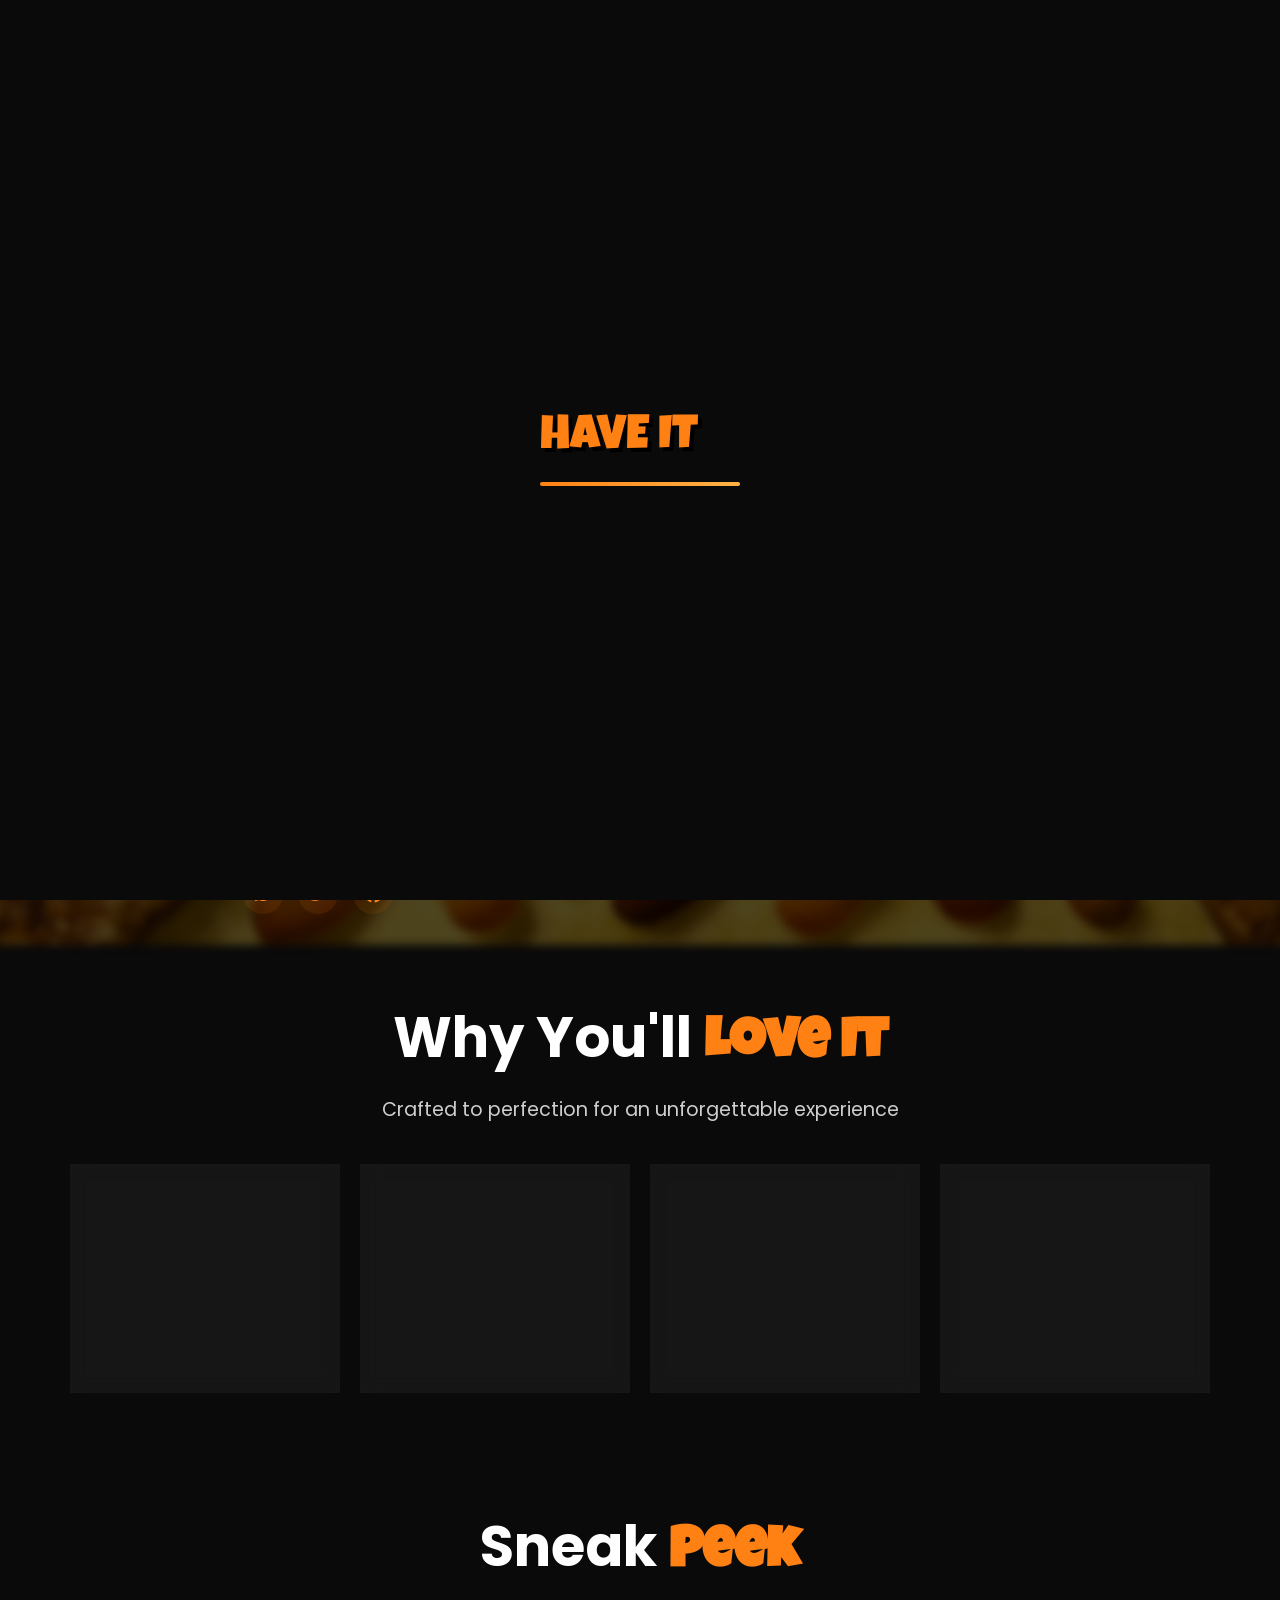
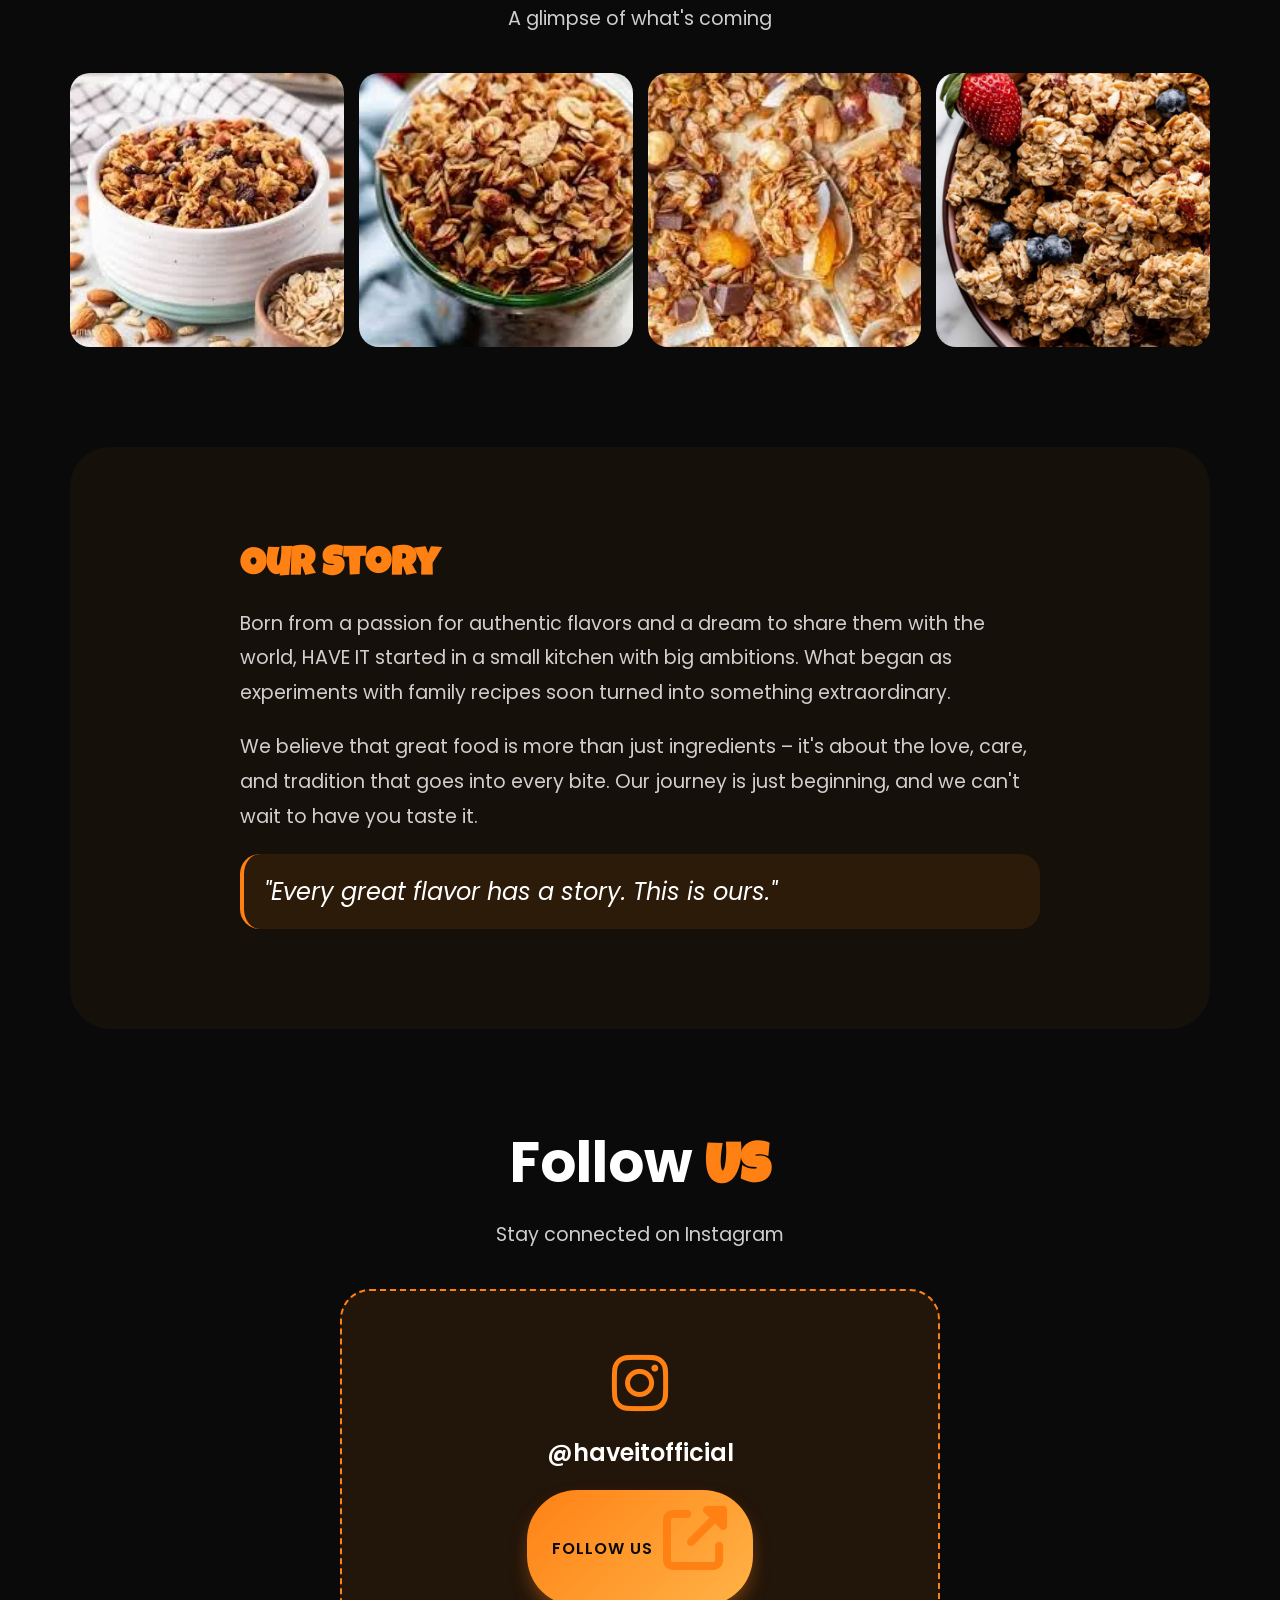
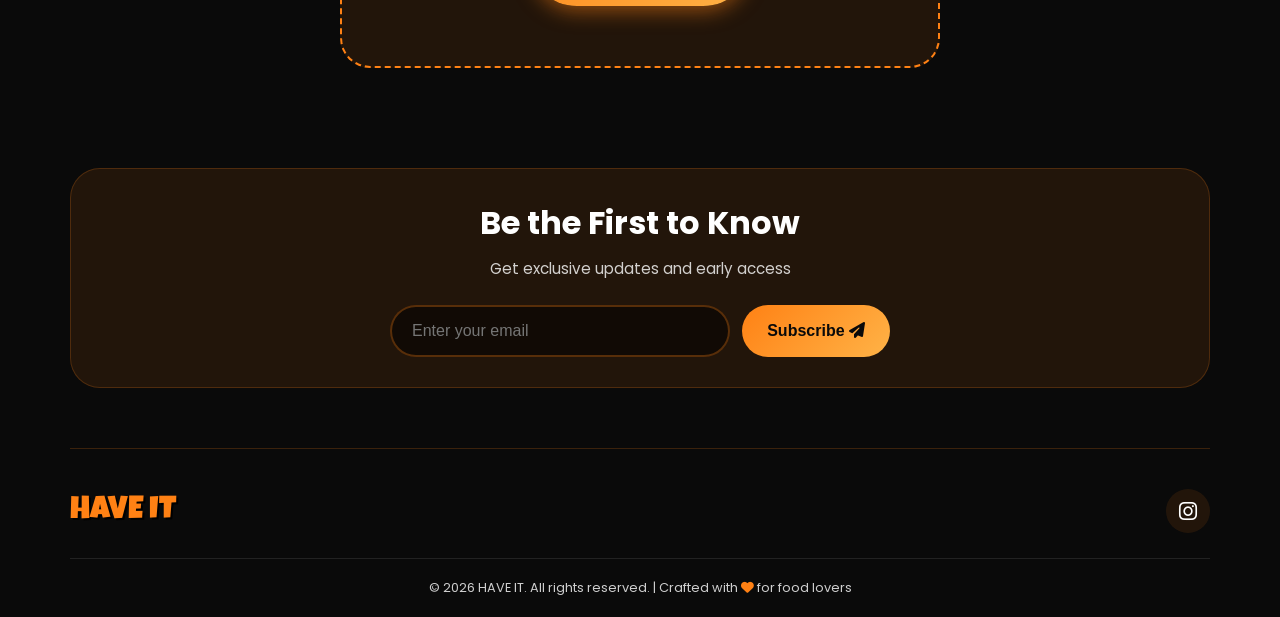
==== commit 4fc960d5: "revamp website" ====
--- a/index.html
+++ b/index.html
@@ -1,682 +1,63 @@
 <!DOCTYPE html>
 <html lang="en">
+
 <head>
   <meta charset="UTF-8" />
   <meta name="viewport" content="width=device-width, initial-scale=1.0, maximum-scale=1.0, user-scalable=yes" />
+
+  <!-- Primary Meta Tags -->
   <title>Have It • Premium Food Experience</title>
-  
+  <meta name="title" content="Have It • Premium Food Experience">
+  <meta name="description"
+    content="HAVE IT - Coming soon with a revolutionary food experience. Get ready for premium taste, fresh ingredients, and fast delivery.">
+  <meta name="keywords" content="food, premium food, coming soon, restaurant, delivery, have it">
+  <meta name="author" content="HAVE IT">
+
+  <!-- Open Graph / Facebook -->
+  <meta property="og:type" content="website">
+  <meta property="og:url" content="https://haveitofficial.com">
+  <meta property="og:title" content="HAVE IT - Premium Food Experience">
+  <meta property="og:description" content="Something delicious is coming soon!">
+  <meta property="og:image" content="images/have-it-back.png">
+
+  <!-- Twitter -->
+  <meta property="twitter:card" content="summary_large_image">
+  <meta property="twitter:url" content="https://haveitofficial.com">
+  <meta property="twitter:title" content="HAVE IT - Premium Food Experience">
+  <meta property="twitter:description" content="Something delicious is coming soon!">
+  <meta property="twitter:image" content="images/have-it-back.png">
+
+  <!-- Favicon -->
+  <link rel="icon" type="image/png" href="images/icon-192.png">
+  <link rel="apple-touch-icon" href="images/icon-192.png">
+
+  <!-- Manifest for PWA -->
+  <link rel="manifest" href="manifest.json">
+
   <!-- Fonts -->
-  <link href="https://fonts.googleapis.com/css2?family=Luckiest+Guy&family=Poppins:wght@300;400;500;600;700;800&display=swap" rel="stylesheet" />
-  
+  <link
+    href="https://fonts.googleapis.com/css2?family=Luckiest+Guy&family=Poppins:wght@300;400;500;600;700;800&display=swap"
+    rel="stylesheet" />
+
   <!-- Font Awesome 6 -->
   <link rel="stylesheet" href="https://cdnjs.cloudflare.com/ajax/libs/font-awesome/6.4.0/css/all.min.css" />
-  
-  <style>
-    /* Reset & Variables */
-    * {
-      margin: 0;
-      padding: 0;
-      box-sizing: border-box;
-    }
-
-    :root {
-      --primary: #ff8114;
-      --primary-dark: #e56e00;
-      --primary-light: #ffa454;
-      --dark: #0a0a0a;
-      --dark-light: #1a1a1a;
-      --text: #ffffff;
-      --text-muted: rgba(255, 255, 255, 0.8);
-      --gradient: linear-gradient(135deg, var(--primary), #ffb347);
-    }
-
-    html {
-      scroll-behavior: smooth;
-    }
-
-    body {
-      font-family: 'Poppins', sans-serif;
-      background: var(--dark);
-      color: var(--text);
-      overflow-x: hidden;
-      position: relative;
-      min-height: 100vh;
-    }
-
-    /* Background */
-    .mobile-bg {
-      position: fixed;
-      top: 0;
-      left: 0;
-      width: 100%;
-      height: 100%;
-      background: url('have-it-back.png') center center / cover no-repeat;
-      filter: brightness(0.3) blur(4px);
-      transform: scale(1.1);
-      z-index: -2;
-    }
-
-    .gradient-overlay {
-      position: fixed;
-      top: 0;
-      left: 0;
-      width: 100%;
-      height: 100%;
-      background: radial-gradient(circle at 50% 50%, rgba(255, 129, 20, 0.2), transparent 80%);
-      z-index: -1;
-    }
-
-    /* Main Container */
-    .container {
-      width: 100%;
-      max-width: 1200px;
-      margin: 0 auto;
-      padding: 0 20px;
-      position: relative;
-      z-index: 2;
-    }
-
-    /* Navigation */
-    nav {
-      display: flex;
-      justify-content: space-between;
-      align-items: center;
-      padding: 20px 0;
-      position: relative;
-    }
-
-    .logo {
-      font-family: 'Luckiest Guy', cursive;
-      font-size: clamp(2rem, 8vw, 3rem);
-      color: var(--primary);
-      text-shadow: 
-        3px 3px 0 #000,
-        6px 6px 0 rgba(0, 0, 0, 0.5);
-      letter-spacing: 2px;
-      line-height: 1;
-    }
-
-    /* Mobile Menu */
-    .menu-toggle {
-      display: none;
-      flex-direction: column;
-      gap: 6px;
-      cursor: pointer;
-      z-index: 100;
-      padding: 10px;
-    }
-
-    .menu-toggle span {
-      width: 30px;
-      height: 3px;
-      background: var(--primary);
-      border-radius: 3px;
-      transition: all 0.3s ease;
-    }
-
-    .nav-links {
-      display: flex;
-      gap: 30px;
-      align-items: center;
-    }
-
-    .nav-link {
-      color: var(--text);
-      text-decoration: none;
-      font-weight: 500;
-      font-size: 1rem;
-      transition: color 0.3s;
-      white-space: nowrap;
-    }
-
-    .nav-link:hover {
-      color: var(--primary);
-    }
-
-    /* Hero Section */
-    .hero {
-      min-height: calc(100vh - 80px);
-      display: flex;
-      flex-direction: column;
-      justify-content: center;
-      padding: 30px 0;
-    }
-
-    .floating-badge {
-      display: inline-block;
-      background: rgba(255, 129, 20, 0.2);
-      backdrop-filter: blur(10px);
-      border: 1px solid rgba(255, 129, 20, 0.3);
-      padding: 8px 20px;
-      border-radius: 50px;
-      margin-bottom: 20px;
-      font-weight: 500;
-      font-size: clamp(0.8rem, 3vw, 1rem);
-      color: var(--primary);
-      letter-spacing: 1px;
-      width: fit-content;
-    }
-
-    .hero-title {
-      font-size: clamp(2.5rem, 12vw, 5rem);
-      font-weight: 800;
-      line-height: 1.1;
-      margin-bottom: 15px;
-    }
-
-    .hero-title-line {
-      display: block;
-    }
-
-    .hero-title .highlight {
-      color: var(--primary);
-      font-family: 'Luckiest Guy', cursive;
-      font-size: clamp(3rem, 15vw, 6rem);
-      display: block;
-      margin-top: 5px;
-    }
-
-    .hero-description {
-      font-size: clamp(0.9rem, 4vw, 1.2rem);
-      color: var(--text-muted);
-      margin: 20px 0 30px;
-      max-width: 600px;
-      line-height: 1.6;
-    }
-
-    /* Countdown Timer - Mobile Optimized */
-    .countdown-wrapper {
-      background: rgba(0, 0, 0, 0.5);
-      backdrop-filter: blur(10px);
-      border: 1px solid rgba(255, 129, 20, 0.2);
-      border-radius: 20px;
-      padding: 20px 15px;
-      margin: 20px 0 30px;
-    }
-
-    .countdown-label {
-      font-size: 0.8rem;
-      text-transform: uppercase;
-      letter-spacing: 2px;
-      color: var(--text-muted);
-      margin-bottom: 15px;
-      text-align: center;
-    }
-
-    .countdown {
-      display: grid;
-      grid-template-columns: repeat(4, 1fr);
-      gap: 8px;
-    }
-
-    .countdown-item {
-      text-align: center;
-      background: rgba(255, 255, 255, 0.05);
-      border-radius: 12px;
-      padding: 8px 5px;
-    }
-
-    .countdown-number {
-      font-size: clamp(1.5rem, 6vw, 4rem);
-      font-weight: 800;
-      color: var(--primary);
-      line-height: 1;
-      text-shadow: 2px 2px 0 #000;
-    }
-
-    .countdown-label-text {
-      font-size: clamp(0.6rem, 2.5vw, 0.9rem);
-      text-transform: uppercase;
-      color: var(--text-muted);
-      margin-top: 5px;
-    }
-
-    /* CTA Buttons */
-    .cta-group {
-      display: flex;
-      flex-direction: column;
-      gap: 15px;
-      width: 100%;
-    }
-
-    .btn {
-      padding: 16px 25px;
-      border-radius: 50px;
-      font-weight: 600;
-      font-size: 1rem;
-      text-transform: uppercase;
-      letter-spacing: 1px;
-      cursor: pointer;
-      transition: all 0.3s ease;
-      border: none;
-      text-decoration: none;
-      display: flex;
-      align-items: center;
-      justify-content: center;
-      gap: 10px;
-      width: 100%;
-    }
-
-    .btn-primary {
-      background: var(--gradient);
-      color: var(--dark);
-      box-shadow: 0 10px 20px -5px rgba(255, 129, 20, 0.5);
-    }
-
-    .btn-primary:active {
-      transform: scale(0.98);
-    }
-
-    .btn-secondary {
-      background: transparent;
-      color: var(--text);
-      border: 2px solid var(--primary);
-    }
-
-    .btn-secondary:active {
-      background: var(--primary);
-      color: var(--dark);
-    }
-
-    /* Hero Image */
-    .hero-visual {
-      margin-top: 40px;
-      position: relative;
-    }
-
-    .image-wrapper {
-      position: relative;
-      max-width: 400px;
-      margin: 0 auto;
-    }
-
-    .main-food-image {
-      width: 100%;
-      height: auto;
-      border-radius: 30px;
-      box-shadow: 0 20px 40px -10px rgba(255, 129, 20, 0.3);
-    }
-
-    /* Floating Cards - Hidden on Mobile */
-    .floating-card {
-      display: none;
-    }
-
-    /* Features Section */
-    .features-section {
-      padding: 60px 0;
-    }
-
-    .section-title {
-      text-align: center;
-      margin-bottom: 40px;
-    }
-
-    .section-title h2 {
-      font-size: clamp(2rem, 8vw, 3.5rem);
-      font-weight: 700;
-      margin-bottom: 15px;
-      line-height: 1.2;
-    }
-
-    .section-title h2 span {
-      color: var(--primary);
-      font-family: 'Luckiest Guy', cursive;
-      display: inline-block;
-    }
-
-    .section-title p {
-      color: var(--text-muted);
-      font-size: clamp(0.9rem, 4vw, 1.2rem);
-      max-width: 600px;
-      margin: 0 auto;
-      padding: 0 15px;
-    }
-
-    .features-grid {
-      display: grid;
-      grid-template-columns: 1fr;
-      gap: 20px;
-      margin-top: 30px;
-    }
-
-    .feature-card {
-      background: rgba(255, 255, 255, 0.05);
-      backdrop-filter: blur(10px);
-      border: 1px solid rgba(255, 129, 20, 0.1);
-      border-radius: 20px;
-      padding: 30px 20px;
-      text-align: center;
-    }
-
-    .feature-icon {
-      width: 60px;
-      height: 60px;
-      background: var(--gradient);
-      border-radius: 50%;
-      display: flex;
-      align-items: center;
-      justify-content: center;
-      margin: 0 auto 20px;
-      font-size: 1.5rem;
-      color: var(--dark);
-    }
-
-    .feature-card h3 {
-      font-size: 1.3rem;
-      margin-bottom: 10px;
-    }
-
-    .feature-card p {
-      color: var(--text-muted);
-      font-size: 0.95rem;
-      line-height: 1.5;
-    }
-
-    /* Newsletter Section */
-    .newsletter-section {
-      padding: 40px 0;
-    }
-
-    .newsletter-wrapper {
-      background: rgba(255, 129, 20, 0.1);
-      border: 1px solid rgba(255, 129, 20, 0.2);
-      border-radius: 30px;
-      padding: 30px 20px;
-      text-align: center;
-    }
-
-    .newsletter-wrapper h3 {
-      font-size: clamp(1.5rem, 6vw, 2rem);
-      margin-bottom: 10px;
-    }
-
-    .newsletter-wrapper p {
-      color: var(--text-muted);
-      font-size: 0.95rem;
-      margin-bottom: 25px;
-    }
-
-    .newsletter-form {
-      display: flex;
-      flex-direction: column;
-      gap: 12px;
-    }
-
-    .newsletter-input {
-      width: 100%;
-      padding: 15px 20px;
-      border-radius: 50px;
-      border: 2px solid rgba(255, 129, 20, 0.3);
-      background: rgba(0, 0, 0, 0.5);
-      color: var(--text);
-      font-size: 1rem;
-    }
-
-    .newsletter-input:focus {
-      outline: none;
-      border-color: var(--primary);
-    }
-
-    .newsletter-btn {
-      padding: 15px 25px;
-      border-radius: 50px;
-      background: var(--gradient);
-      color: var(--dark);
-      font-weight: 600;
-      border: none;
-      cursor: pointer;
-      font-size: 1rem;
-      width: 100%;
-    }
-
-    .newsletter-btn:active {
-      transform: scale(0.98);
-    }
-
-    /* Footer */
-    footer {
-      padding: 40px 0 20px;
-      margin-top: 20px;
-      border-top: 1px solid rgba(255, 129, 20, 0.2);
-    }
-
-    .footer-content {
-      display: flex;
-      flex-direction: column;
-      align-items: center;
-      gap: 25px;
-      margin-bottom: 25px;
-    }
-
-    .footer-logo {
-      font-family: 'Luckiest Guy', cursive;
-      font-size: 2rem;
-      color: var(--primary);
-      text-shadow: 2px 2px 0 #000;
-    }
-
-    .social-links {
-      display: flex;
-      gap: 20px;
-      flex-wrap: wrap;
-      justify-content: center;
-    }
-
-    .social-link {
-      width: 44px;
-      height: 44px;
-      border-radius: 50%;
-      background: rgba(255, 129, 20, 0.1);
-      display: flex;
-      align-items: center;
-      justify-content: center;
-      color: var(--text);
-      font-size: 1.3rem;
-      transition: all 0.3s ease;
-      text-decoration: none;
-    }
-
-    .social-link:active {
-      background: var(--primary);
-      color: var(--dark);
-      transform: scale(1.1);
-    }
-
-    .footer-bottom {
-      text-align: center;
-      padding-top: 20px;
-      border-top: 1px solid rgba(255, 255, 255, 0.1);
-      color: var(--text-muted);
-      font-size: 0.8rem;
-    }
-
-    /* Tablet Styles */
-    @media (min-width: 768px) {
-      .container {
-        padding: 0 30px;
-      }
-
-      .hero {
-        flex-direction: row;
-        align-items: center;
-        gap: 40px;
-      }
-
-      .hero-content {
-        flex: 1;
-      }
-
-      .hero-visual {
-        flex: 1;
-        margin-top: 0;
-      }
-
-      .cta-group {
-        flex-direction: row;
-      }
-
-      .btn {
-        width: auto;
-        min-width: 180px;
-      }
-
-      .features-grid {
-        grid-template-columns: repeat(2, 1fr);
-      }
-
-      .newsletter-form {
-        flex-direction: row;
-        max-width: 500px;
-        margin: 0 auto;
-      }
-
-      .newsletter-btn {
-        width: auto;
-        white-space: nowrap;
-      }
-
-      .footer-content {
-        flex-direction: row;
-        justify-content: space-between;
-      }
-    }
-
-    /* Desktop Styles */
-    @media (min-width: 1024px) {
-      .features-grid {
-        grid-template-columns: repeat(4, 1fr);
-      }
-
-      .floating-card {
-        display: flex;
-        position: absolute;
-        background: rgba(0, 0, 0, 0.8);
-        backdrop-filter: blur(20px);
-        border: 1px solid rgba(255, 129, 20, 0.3);
-        border-radius: 20px;
-        padding: 12px 20px;
-        align-items: center;
-        gap: 10px;
-        animation: float 3s ease-in-out infinite;
-      }
-
-      .card-1 {
-        top: -20px;
-        right: -20px;
-      }
-
-      .card-2 {
-        bottom: -20px;
-        left: -20px;
-        animation-delay: 1s;
-      }
-
-      @keyframes float {
-        0%, 100% { transform: translateY(0); }
-        50% { transform: translateY(-10px); }
-      }
-    }
-
-    /* Small Mobile Styles */
-    @media (max-width: 480px) {
-      .countdown {
-        gap: 5px;
-      }
-
-      .countdown-item {
-        padding: 5px 2px;
-      }
-
-      .countdown-number {
-        font-size: 1.5rem;
-      }
-
-      .countdown-label-text {
-        font-size: 0.55rem;
-      }
-
-      .feature-card {
-        padding: 20px 15px;
-      }
-
-      .feature-card h3 {
-        font-size: 1.2rem;
-      }
-    }
-
-    /* Mobile Menu Styles */
-    @media (max-width: 767px) {
-      .menu-toggle {
-        display: flex;
-      }
-
-      .nav-links {
-        position: fixed;
-        top: 0;
-        right: -100%;
-        width: 80%;
-        max-width: 300px;
-        height: 100vh;
-        background: rgba(10, 10, 10, 0.95);
-        backdrop-filter: blur(20px);
-        flex-direction: column;
-        justify-content: center;
-        gap: 30px;
-        transition: right 0.3s ease;
-        z-index: 99;
-        padding: 40px 20px;
-      }
-
-      .nav-links.active {
-        right: 0;
-      }
-
-      .nav-link {
-        font-size: 1.2rem;
-        width: 100%;
-        text-align: center;
-        padding: 10px;
-      }
-
-      .menu-toggle.active span:nth-child(1) {
-        transform: rotate(45deg) translate(8px, 8px);
-      }
-
-      .menu-toggle.active span:nth-child(2) {
-        opacity: 0;
-      }
-
-      .menu-toggle.active span:nth-child(3) {
-        transform: rotate(-45deg) translate(7px, -7px);
-      }
-    }
-
-    /* Animation */
-    @keyframes fadeIn {
-      from {
-        opacity: 0;
-        transform: translateY(20px);
-      }
-      to {
-        opacity: 1;
-        transform: translateY(0);
-      }
-    }
-
-    .hero-content > * {
-      animation: fadeIn 0.8s ease forwards;
-      opacity: 0;
-    }
-
-    .hero-content > *:nth-child(1) { animation-delay: 0.2s; }
-    .hero-content > *:nth-child(2) { animation-delay: 0.4s; }
-    .hero-content > *:nth-child(3) { animation-delay: 0.6s; }
-    .hero-content > *:nth-child(4) { animation-delay: 0.8s; }
-    .hero-content > *:nth-child(5) { animation-delay: 1s; }
-  </style>
+
+  <!-- AOS Animation -->
+  <link href="https://unpkg.com/aos@2.3.1/dist/aos.css" rel="stylesheet">
+
+  <!-- Custom CSS -->
+  <link rel="stylesheet" href="css/style.css">
 </head>
+
 <body>
+  <!-- Loading Animation -->
+  <div class="loader-wrapper">
+    <div class="loader">
+      <div class="loader-text">HAVE IT</div>
+      <div class="loader-progress"></div>
+    </div>
+  </div>
+
   <!-- Background -->
   <div class="mobile-bg"></div>
   <div class="gradient-overlay"></div>
@@ -686,40 +67,43 @@
     <!-- Navigation -->
     <nav>
       <div class="logo">HAVE IT</div>
-      
-      <div class="menu-toggle" onclick="toggleMenu()">
-        <span></span>
-        <span></span>
-        <span></span>
+
+      <div class="nav-controls">
+        <div class="menu-toggle" id="menuToggle">
+          <span></span>
+          <span></span>
+          <span></span>
+        </div>
       </div>
 
       <div class="nav-links" id="navLinks">
-        <a href="#" class="nav-link" onclick="closeMenu()">Home</a>
-        <a href="#features" class="nav-link" onclick="closeMenu()">Taste</a>
-        <a href="#about" class="nav-link" onclick="closeMenu()">Story</a>
-        <a href="#newsletter" class="nav-link" onclick="closeMenu()">Updates</a>
+        <a href="#" class="nav-link">Home</a>
+        <a href="#features" class="nav-link">Taste</a>
+        <a href="#story" class="nav-link">Story</a>
+        <a href="#gallery" class="nav-link">Gallery</a>
+        <a href="#newsletter" class="nav-link">Updates</a>
       </div>
     </nav>
 
     <!-- Hero Section -->
     <section class="hero">
       <div class="hero-content">
-        <div class="floating-badge">
+        <div class="floating-badge" data-aos="fade-down">
           <i class="fas fa-star"></i> COMING SOON
         </div>
-        
+
         <h1 class="hero-title">
           <span class="hero-title-line">Something</span>
           <span class="hero-title-line">Delicious is</span>
           <span class="highlight">HAVE IT</span>
         </h1>
-        
-        <p class="hero-description">
+
+        <p class="hero-description" data-aos="fade-up" data-aos-delay="200">
           Get ready for a revolutionary food experience that will tantalize your taste buds.
         </p>
 
         <!-- Countdown Timer -->
-        <div class="countdown-wrapper">
+        <div class="countdown-wrapper" data-aos="fade-up" data-aos-delay="300">
           <div class="countdown-label">
             <i class="far fa-clock"></i> LAUNCHING IN
           </div>
@@ -744,20 +128,34 @@
         </div>
 
         <!-- CTA Buttons -->
-        <div class="cta-group">
-          <button class="btn btn-primary" onclick="notifyMe()">
+        <div class="cta-group" data-aos="fade-up" data-aos-delay="400">
+          <button class="btn btn-primary" id="notifyBtn">
             <i class="fas fa-bell"></i> NOTIFY ME
           </button>
-          <button class="btn btn-secondary" onclick="learnMore()">
+          <button class="btn btn-secondary" id="learnMoreBtn">
             LEARN MORE <i class="fas fa-chevron-right"></i>
           </button>
         </div>
-      </div>
-
-      <div class="hero-visual">
+
+        <!-- Share Buttons -->
+        <div class="share-buttons" data-aos="fade-up" data-aos-delay="500">
+          <span>Share the excitement:</span>
+          <button class="share-btn" onclick="shareOnWhatsApp()" aria-label="Share on WhatsApp">
+            <i class="fab fa-whatsapp"></i>
+          </button>
+          <button class="share-btn" onclick="shareOnTwitter()" aria-label="Share on Twitter">
+            <i class="fab fa-twitter"></i>
+          </button>
+          <button class="share-btn" onclick="shareOnFacebook()" aria-label="Share on Facebook">
+            <i class="fab fa-facebook"></i>
+          </button>
+        </div>
+      </div>
+
+      <div class="hero-visual" data-aos="fade-left" data-aos-delay="300">
         <div class="image-wrapper">
-          <img src="have-it-back.png" alt="Have It Food" class="main-food-image">
-          
+          <img src="images/have-it-back.png" alt="Have It Food" class="main-food-image">
+
           <!-- Floating Cards (Desktop only) -->
           <div class="floating-card card-1">
             <i class="fas fa-utensils"></i>
@@ -773,13 +171,13 @@
 
     <!-- Features Section -->
     <section class="features-section" id="features">
-      <div class="section-title">
+      <div class="section-title" data-aos="fade-up">
         <h2>Why You'll <span>Love It</span></h2>
         <p>Crafted to perfection for an unforgettable experience</p>
       </div>
 
       <div class="features-grid">
-        <div class="feature-card">
+        <div class="feature-card" data-aos="fade-up" data-aos-delay="100">
           <div class="feature-icon">
             <i class="fas fa-crown"></i>
           </div>
@@ -787,7 +185,7 @@
           <p>Exquisite flavors crafted by master chefs</p>
         </div>
 
-        <div class="feature-card">
+        <div class="feature-card" data-aos="fade-up" data-aos-delay="200">
           <div class="feature-icon">
             <i class="fas fa-heart"></i>
           </div>
@@ -795,7 +193,7 @@
           <p>Every recipe prepared with passion</p>
         </div>
 
-        <div class="feature-card">
+        <div class="feature-card" data-aos="fade-up" data-aos-delay="300">
           <div class="feature-icon">
             <i class="fas fa-truck"></i>
           </div>
@@ -803,7 +201,7 @@
           <p>Quick delivery to your doorstep</p>
         </div>
 
-        <div class="feature-card">
+        <div class="feature-card" data-aos="fade-up" data-aos-delay="400">
           <div class="feature-icon">
             <i class="fas fa-certificate"></i>
           </div>
@@ -813,13 +211,106 @@
       </div>
     </section>
 
+    <!-- Gallery Section -->
+    <section class="gallery-section" id="gallery">
+      <div class="section-title" data-aos="fade-up">
+        <h2>Sneak <span>Peek</span></h2>
+        <p>A glimpse of what's coming</p>
+      </div>
+
+      <div class="gallery-grid">
+        <!-- Gallery Item 1 -->
+        <div class="gallery-item" data-aos="zoom-in" data-aos-delay="100">
+          <picture>
+            <!-- WebP version for modern browsers (smaller/faster) -->
+            <source srcset="images/granola_1.webp" type="image/webp">
+            <!-- Fallback JPEG for older browsers -->
+            <img src="images/granola_1.jpeg" alt="Delicious granola with berries" loading="lazy">
+          </picture>
+          <div class="gallery-overlay">
+            <span>Coming Soon</span>
+          </div>
+        </div>
+
+        <!-- Gallery Item 2 -->
+        <div class="gallery-item" data-aos="zoom-in" data-aos-delay="200">
+          <picture>
+            <source srcset="images/granola_2.webp" type="image/webp">
+            <img src="images/granola_2.jpeg" alt="Crunchy granola cluster" loading="lazy">
+          </picture>
+          <div class="gallery-overlay">
+            <span>Coming Soon</span>
+          </div>
+        </div>
+
+        <!-- Gallery Item 3 -->
+        <div class="gallery-item" data-aos="zoom-in" data-aos-delay="300">
+          <picture>
+            <source srcset="images/granola_3.webp" type="image/webp">
+            <img src="images/granola_3.jpeg" alt="Granola with nuts and honey" loading="lazy">
+          </picture>
+          <div class="gallery-overlay">
+            <span>Coming Soon</span>
+          </div>
+        </div>
+
+        <!-- Gallery Item 4 -->
+        <div class="gallery-item" data-aos="zoom-in" data-aos-delay="400">
+          <picture>
+            <source srcset="images/granola_4.webp" type="image/webp">
+            <img src="images/granola_4.jpeg" alt="Healthy granola breakfast" loading="lazy">
+          </picture>
+          <div class="gallery-overlay">
+            <span>Coming Soon</span>
+          </div>
+        </div>
+      </div>
+    </section>
+
+    <!-- Story Section -->
+    <section class="story-section" id="story">
+      <div class="story-content">
+        <div class="story-text" data-aos="fade-right">
+          <h3 data-aos="fade-up">Our Story</h3>
+          <p data-aos="fade-up" data-aos-delay="100">Born from a passion for authentic flavors and a dream to share them
+            with the world, HAVE IT started in a small kitchen with big ambitions. What began as experiments with family
+            recipes soon turned into something extraordinary.</p>
+          <p data-aos="fade-up" data-aos-delay="200">We believe that great food is more than just ingredients – it's
+            about the love, care, and tradition that goes into every bite. Our journey is just beginning, and we can't
+            wait to have you taste it.</p>
+          <div class="story-quote" data-aos="fade-up" data-aos-delay="300">
+            "Every great flavor has a story. This is ours."
+          </div>
+        </div>
+      </div>
+    </section>
+
+    <!-- Social Feed Section -->
+    <section class="social-feed" data-aos="fade-up">
+      <div class="section-title">
+        <h2>Follow <span>Us</span></h2>
+        <p>Stay connected on Instagram</p>
+      </div>
+
+      <div class="instagram-grid" data-aos="zoom-in">
+        <div class="instagram-placeholder">
+          <i class="fab fa-instagram"></i>
+          <p>@haveitofficial</p>
+          <a href="https://www.instagram.com/haveitofficial" target="_blank" class="btn btn-primary"
+            style="width: auto; margin-top: 20px;">
+            Follow Us <i class="fas fa-external-link-alt"></i>
+          </a>
+        </div>
+      </div>
+    </section>
+
     <!-- Newsletter Section -->
     <section class="newsletter-section" id="newsletter">
-      <div class="newsletter-wrapper">
-        <h3>Be the First to Know</h3>
-        <p>Get exclusive updates and early access</p>
-        
-        <form class="newsletter-form" onsubmit="event.preventDefault(); subscribeNewsletter()">
+      <div class="newsletter-wrapper" data-aos="zoom-in">
+        <h3 data-aos="fade-up">Be the First to Know</h3>
+        <p data-aos="fade-up" data-aos-delay="100">Get exclusive updates and early access</p>
+
+        <form class="newsletter-form" id="newsletterForm" data-aos="fade-up" data-aos-delay="200">
           <input type="email" class="newsletter-input" placeholder="Enter your email" required>
           <button type="submit" class="newsletter-btn">
             Subscribe <i class="fas fa-paper-plane"></i>
@@ -829,114 +320,36 @@
     </section>
 
     <!-- Footer -->
-    <footer>
+    <footer data-aos="fade-up">
       <div class="footer-content">
-        <div class="footer-logo">HAVE IT</div>
-        <div class="social-links">
-          <a href="#" class="social-link"><i class="fab fa-instagram"></i></a>
-          <a href="#" class="social-link"><i class="fab fa-facebook-f"></i></a>
-          <a href="#" class="social-link"><i class="fab fa-twitter"></i></a>
-          <a href="#" class="social-link"><i class="fab fa-tiktok"></i></a>
-        </div>
-      </div>
-      <div class="footer-bottom">
-        <p>&copy; 2024 HAVE IT. All rights reserved.</p>
+        <div class="footer-logo" data-aos="fade-right">HAVE IT</div>
+        <div class="social-links" data-aos="fade-left">
+          <a href="https://www.instagram.com/haveitofficial" class="social-link" target="_blank" aria-label="Instagram">
+            <i class="fab fa-instagram"></i>
+          </a>
+        </div>
+      </div>
+      <div class="footer-bottom" data-aos="fade-up">
+        <p>&copy; 2026 HAVE IT. All rights reserved. | Crafted with <i class="fas fa-heart"
+            style="color: var(--primary);"></i> for food lovers</p>
       </div>
     </footer>
   </div>
 
-  <script>
-    // Mobile Menu Toggle
-    function toggleMenu() {
-      const navLinks = document.getElementById('navLinks');
-      const menuToggle = document.querySelector('.menu-toggle');
-      navLinks.classList.toggle('active');
-      menuToggle.classList.toggle('active');
-      
-      // Prevent body scroll when menu is open
-      if (navLinks.classList.contains('active')) {
-        document.body.style.overflow = 'hidden';
-      } else {
-        document.body.style.overflow = '';
-      }
-    }
-
-    function closeMenu() {
-      const navLinks = document.getElementById('navLinks');
-      const menuToggle = document.querySelector('.menu-toggle');
-      navLinks.classList.remove('active');
-      menuToggle.classList.remove('active');
-      document.body.style.overflow = '';
-    }
-
-    // Countdown Timer
-    function updateCountdown() {
-      const launchDate = new Date();
-      launchDate.setDate(launchDate.getDate() + 30);
-      
-      function updateTimer() {
-        const now = new Date().getTime();
-        const distance = launchDate - now;
-
-        const days = Math.floor(distance / (1000 * 60 * 60 * 24));
-        const hours = Math.floor((distance % (1000 * 60 * 60 * 24)) / (1000 * 60 * 60));
-        const minutes = Math.floor((distance % (1000 * 60 * 60)) / (1000 * 60));
-        const seconds = Math.floor((distance % (1000 * 60)) / 1000);
-
-        document.getElementById('days').textContent = String(days).padStart(2, '0');
-        document.getElementById('hours').textContent = String(hours).padStart(2, '0');
-        document.getElementById('minutes').textContent = String(minutes).padStart(2, '0');
-        document.getElementById('seconds').textContent = String(seconds).padStart(2, '0');
-      }
-
-      updateTimer();
-      setInterval(updateTimer, 1000);
-    }
-
-    // Functions
-    function notifyMe() {
-      alert('Thanks! We\'ll notify you when we launch. 🎉');
-    }
-
-    function learnMore() {
-      document.getElementById('features').scrollIntoView({ behavior: 'smooth' });
-      closeMenu();
-    }
-
-    function subscribeNewsletter() {
-      const email = document.querySelector('.newsletter-input').value;
-      if (email) {
-        alert(`Thanks! We'll send updates to ${email} ✉️`);
-        document.querySelector('.newsletter-input').value = '';
-      }
-    }
-
-    // Close menu when clicking outside
-    document.addEventListener('click', function(event) {
-      const navLinks = document.getElementById('navLinks');
-      const menuToggle = document.querySelector('.menu-toggle');
-      
-      if (navLinks.classList.contains('active') && 
-          !navLinks.contains(event.target) && 
-          !menuToggle.contains(event.target)) {
-        closeMenu();
-      }
-    });
-
-    // Handle touch events for mobile
-    document.addEventListener('touchstart', function(event) {
-      const navLinks = document.getElementById('navLinks');
-      const menuToggle = document.querySelector('.menu-toggle');
-      
-      if (navLinks.classList.contains('active') && 
-          !navLinks.contains(event.target) && 
-          !menuToggle.contains(event.target)) {
-        closeMenu();
-      }
-    });
-
-    // Initialize countdown
-    window.addEventListener('load', updateCountdown);
-  </script>
+  <!-- Back to Top Button -->
+  <button id="backToTop" class="back-to-top" aria-label="Back to top">
+    <i class="fas fa-arrow-up"></i>
+  </button>
+
+  <!-- Cookie Consent -->
+  <div class="cookie-consent" id="cookieConsent">
+    <p>We use cookies to enhance your experience. By continuing, you agree to our use of cookies.</p>
+    <button onclick="acceptCookies()" class="btn btn-primary" style="width: auto; padding: 10px 20px;">Accept</button>
+  </div>
+
+  <!-- Scripts -->
+  <script src="https://unpkg.com/aos@2.3.1/dist/aos.js"></script>
+  <script src="js/script.js"></script>
 </body>
+
 </html>
--- a/css/style.css
+++ b/css/style.css
@@ -0,0 +1,1215 @@
+/* Reset & Variables */
+* {
+    margin: 0;
+    padding: 0;
+    box-sizing: border-box;
+}
+
+:root {
+    --primary: #ff8114;
+    --primary-dark: #e56e00;
+    --primary-light: #ffa454;
+    --dark: #0a0a0a;
+    --dark-light: #1a1a1a;
+    --text: #ffffff;
+    --text-muted: rgba(255, 255, 255, 0.8);
+    --gradient: linear-gradient(135deg, var(--primary), #ffb347);
+    --transition: all 0.3s ease;
+}
+
+html {
+    scroll-behavior: smooth;
+}
+
+body {
+    font-family: 'Poppins', sans-serif;
+    background: var(--dark);
+    color: var(--text);
+    overflow-x: hidden;
+    position: relative;
+    min-height: 100vh;
+    transition: background-color 0.3s ease, color 0.3s ease;
+}
+
+/* Background */
+.mobile-bg {
+    position: fixed;
+    top: 0;
+    left: 0;
+    width: 100%;
+    height: 100%;
+    background: url('../images/have-it-back.png') center center / cover no-repeat;
+    filter: brightness(0.3) blur(4px);
+    transform: scale(1.1);
+    z-index: -2;
+}
+
+.gradient-overlay {
+    position: fixed;
+    top: 0;
+    left: 0;
+    width: 100%;
+    height: 100%;
+    background: radial-gradient(circle at 50% 50%, rgba(255, 129, 20, 0.2), transparent 80%);
+    z-index: -1;
+}
+
+/* Main Container */
+.container {
+    width: 100%;
+    max-width: 1200px;
+    margin: 0 auto;
+    padding: 0 20px;
+    position: relative;
+    z-index: 2;
+}
+
+/* Navigation */
+nav {
+    display: flex;
+    justify-content: space-between;
+    align-items: center;
+    padding: 20px 0;
+    position: relative;
+    flex-wrap: wrap;
+}
+
+.logo {
+    font-family: 'Luckiest Guy', cursive;
+    font-size: clamp(2rem, 8vw, 3rem);
+    color: var(--primary);
+    text-shadow: 3px 3px 0 #000, 6px 6px 0 rgba(0, 0, 0, 0.5);
+    letter-spacing: 2px;
+    line-height: 1;
+    transition: var(--transition);
+}
+
+.logo:hover {
+    transform: scale(1.05);
+    text-shadow: 3px 3px 0 #000, 6px 6px 0 rgba(0, 0, 0, 0.5), 0 0 20px var(--primary);
+}
+
+.nav-controls {
+    display: flex;
+    align-items: center;
+    gap: 15px;
+}
+
+/* Theme Toggle */
+.theme-toggle {
+    background: transparent;
+    border: 2px solid var(--primary);
+    color: var(--primary);
+    width: 40px;
+    height: 40px;
+    border-radius: 50%;
+    cursor: pointer;
+    font-size: 1.2rem;
+    display: flex;
+    align-items: center;
+    justify-content: center;
+    transition: var(--transition);
+}
+
+.theme-toggle:hover {
+    background: var(--primary);
+    color: var(--dark);
+    transform: rotate(360deg);
+}
+
+/* Mobile Menu */
+.menu-toggle {
+    display: none;
+    flex-direction: column;
+    gap: 6px;
+    cursor: pointer;
+    z-index: 100;
+    padding: 10px;
+}
+
+.menu-toggle span {
+    width: 30px;
+    height: 3px;
+    background: var(--primary);
+    border-radius: 3px;
+    transition: var(--transition);
+}
+
+.nav-links {
+    display: flex;
+    gap: 30px;
+    align-items: center;
+}
+
+.nav-link {
+    color: var(--text);
+    text-decoration: none;
+    font-weight: 500;
+    font-size: 1rem;
+    transition: var(--transition);
+    white-space: nowrap;
+    position: relative;
+}
+
+.nav-link::after {
+    content: '';
+    position: absolute;
+    bottom: -5px;
+    left: 0;
+    width: 0;
+    height: 2px;
+    background: var(--primary);
+    transition: width 0.3s ease;
+}
+
+.nav-link:hover {
+    color: var(--primary);
+}
+
+.nav-link:hover::after {
+    width: 100%;
+}
+
+/* Hero Section */
+.hero {
+    min-height: calc(100vh - 80px);
+    display: flex;
+    flex-direction: column;
+    justify-content: center;
+    padding: 30px 0;
+}
+
+.floating-badge {
+    display: inline-block;
+    background: rgba(255, 129, 20, 0.2);
+    backdrop-filter: blur(10px);
+    border: 1px solid rgba(255, 129, 20, 0.3);
+    padding: 8px 20px;
+    border-radius: 50px;
+    margin-bottom: 20px;
+    font-weight: 500;
+    font-size: clamp(0.8rem, 3vw, 1rem);
+    color: var(--primary);
+    letter-spacing: 1px;
+    width: fit-content;
+}
+
+.hero-title {
+    font-size: clamp(2.5rem, 12vw, 5rem);
+    font-weight: 800;
+    line-height: 1.1;
+    margin-bottom: 15px;
+}
+
+.hero-title-line {
+    display: block;
+}
+
+.hero-title .highlight {
+    color: var(--primary);
+    font-family: 'Luckiest Guy', cursive;
+    font-size: clamp(3rem, 15vw, 6rem);
+    display: block;
+    margin-top: 5px;
+    text-shadow: 4px 4px 0 #000, 8px 8px 0 rgba(0, 0, 0, 0.3);
+}
+
+.hero-description {
+    font-size: clamp(0.9rem, 4vw, 1.2rem);
+    color: var(--text-muted);
+    margin: 20px 0 30px;
+    max-width: 600px;
+    line-height: 1.6;
+}
+
+/* Countdown Timer */
+.countdown-wrapper {
+    background: rgba(0, 0, 0, 0.5);
+    backdrop-filter: blur(10px);
+    border: 1px solid rgba(255, 129, 20, 0.2);
+    border-radius: 20px;
+    padding: 20px 15px;
+    margin: 20px 0 30px;
+}
+
+.countdown-label {
+    font-size: 0.8rem;
+    text-transform: uppercase;
+    letter-spacing: 2px;
+    color: var(--text-muted);
+    margin-bottom: 15px;
+    text-align: center;
+}
+
+.countdown {
+    display: grid;
+    grid-template-columns: repeat(4, 1fr);
+    gap: 8px;
+}
+
+.countdown-item {
+    text-align: center;
+    background: rgba(255, 255, 255, 0.05);
+    border-radius: 12px;
+    padding: 8px 5px;
+    transition: var(--transition);
+}
+
+.countdown-item:hover {
+    transform: translateY(-5px);
+    background: rgba(255, 129, 20, 0.1);
+}
+
+.countdown-number {
+    font-size: clamp(1.5rem, 6vw, 4rem);
+    font-weight: 800;
+    color: var(--primary);
+    line-height: 1;
+    text-shadow: 2px 2px 0 #000;
+}
+
+.countdown-label-text {
+    font-size: clamp(0.6rem, 2.5vw, 0.9rem);
+    text-transform: uppercase;
+    color: var(--text-muted);
+    margin-top: 5px;
+}
+
+/* CTA Buttons */
+.cta-group {
+    display: flex;
+    flex-direction: column;
+    gap: 15px;
+    width: 100%;
+}
+
+.btn {
+    padding: 16px 25px;
+    border-radius: 50px;
+    font-weight: 600;
+    font-size: 1rem;
+    text-transform: uppercase;
+    letter-spacing: 1px;
+    cursor: pointer;
+    transition: var(--transition);
+    border: none;
+    text-decoration: none;
+    display: inline-flex;
+    align-items: center;
+    justify-content: center;
+    gap: 10px;
+    position: relative;
+    overflow: hidden;
+}
+
+.btn-primary {
+    background: var(--gradient);
+    color: var(--dark);
+    box-shadow: 0 10px 20px -5px rgba(255, 129, 20, 0.5);
+}
+
+.btn-primary::before {
+    content: '';
+    position: absolute;
+    top: 50%;
+    left: 50%;
+    width: 0;
+    height: 0;
+    border-radius: 50%;
+    background: rgba(255, 255, 255, 0.3);
+    transform: translate(-50%, -50%);
+    transition: width 0.6s, height 0.6s;
+}
+
+.btn-primary:hover::before {
+    width: 300px;
+    height: 300px;
+}
+
+.btn-primary:hover {
+    transform: translateY(-3px);
+    box-shadow: 0 15px 30px -5px var(--primary);
+}
+
+.btn-secondary {
+    background: transparent;
+    color: var(--text);
+    border: 2px solid var(--primary);
+    position: relative;
+    z-index: 1;
+}
+
+.btn-secondary::before {
+    content: '';
+    position: absolute;
+    top: 0;
+    left: -100%;
+    width: 100%;
+    height: 100%;
+    background: var(--gradient);
+    transition: left 0.4s;
+    z-index: -1;
+}
+
+.btn-secondary:hover::before {
+    left: 0;
+}
+
+.btn-secondary:hover {
+    color: var(--dark);
+    border-color: transparent;
+}
+
+.btn:active {
+    transform: scale(0.98);
+}
+
+/* Share Buttons */
+.share-buttons {
+    display: flex;
+    align-items: center;
+    gap: 15px;
+    margin-top: 30px;
+    flex-wrap: wrap;
+}
+
+.share-buttons span {
+    color: var(--text-muted);
+    font-size: 0.9rem;
+}
+
+.share-btn {
+    width: 40px;
+    height: 40px;
+    border-radius: 50%;
+    border: none;
+    background: rgba(255, 129, 20, 0.1);
+    color: var(--primary);
+    cursor: pointer;
+    transition: var(--transition);
+    font-size: 1.2rem;
+    display: flex;
+    align-items: center;
+    justify-content: center;
+}
+
+.share-btn:hover {
+    background: var(--primary);
+    color: var(--dark);
+    transform: translateY(-3px) scale(1.1);
+}
+
+/* Hero Image */
+.hero-visual {
+    margin-top: 40px;
+    position: relative;
+}
+
+.image-wrapper {
+    position: relative;
+    max-width: 400px;
+    margin: 0 auto;
+}
+
+.main-food-image {
+    width: 100%;
+    height: auto;
+    border-radius: 30px;
+    box-shadow: 0 20px 40px -10px rgba(255, 129, 20, 0.3);
+    transition: var(--transition);
+}
+
+.main-food-image:hover {
+    transform: scale(1.02) rotate(1deg);
+    box-shadow: 0 30px 60px -10px var(--primary);
+}
+
+/* Floating Cards */
+.floating-card {
+    display: none;
+    position: absolute;
+    background: rgba(0, 0, 0, 0.8);
+    backdrop-filter: blur(20px);
+    border: 1px solid rgba(255, 129, 20, 0.3);
+    border-radius: 20px;
+    padding: 12px 20px;
+    align-items: center;
+    gap: 10px;
+    animation: float 3s ease-in-out infinite;
+}
+
+.card-1 {
+    top: -20px;
+    right: -20px;
+}
+
+.card-2 {
+    bottom: -20px;
+    left: -20px;
+    animation-delay: 1s;
+}
+
+@keyframes float {
+
+    0%,
+    100% {
+        transform: translateY(0);
+    }
+
+    50% {
+        transform: translateY(-10px);
+    }
+}
+
+/* Features Section */
+.features-section {
+    padding: 60px 0;
+}
+
+.section-title {
+    text-align: center;
+    margin-bottom: 40px;
+}
+
+.section-title h2 {
+    font-size: clamp(2rem, 8vw, 3.5rem);
+    font-weight: 700;
+    margin-bottom: 15px;
+    line-height: 1.2;
+}
+
+.section-title h2 span {
+    color: var(--primary);
+    font-family: 'Luckiest Guy', cursive;
+    display: inline-block;
+}
+
+.section-title p {
+    color: var(--text-muted);
+    font-size: clamp(0.9rem, 4vw, 1.2rem);
+    max-width: 600px;
+    margin: 0 auto;
+    padding: 0 15px;
+}
+
+.features-grid {
+    display: grid;
+    grid-template-columns: 1fr;
+    gap: 20px;
+    margin-top: 30px;
+}
+
+.feature-card {
+    background: rgba(255, 255, 255, 0.05);
+    backdrop-filter: blur(10px);
+    border: 1px solid rgba(255, 129, 20, 0.1);
+    border-radius: 20px;
+    padding: 30px 20px;
+    text-align: center;
+    transition: var(--transition);
+    position: relative;
+    overflow: hidden;
+}
+
+.feature-card::before {
+    content: '';
+    position: absolute;
+    top: 0;
+    left: 0;
+    right: 0;
+    height: 3px;
+    background: var(--gradient);
+    transform: scaleX(0);
+    transition: transform 0.4s ease;
+}
+
+.feature-card:hover {
+    transform: translateY(-10px);
+    border-color: var(--primary);
+    box-shadow: 0 20px 40px -10px rgba(255, 129, 20, 0.3);
+}
+
+.feature-card:hover::before {
+    transform: scaleX(1);
+}
+
+.feature-icon {
+    width: 60px;
+    height: 60px;
+    background: var(--gradient);
+    border-radius: 50%;
+    display: flex;
+    align-items: center;
+    justify-content: center;
+    margin: 0 auto 20px;
+    font-size: 1.5rem;
+    color: var(--dark);
+    transition: var(--transition);
+}
+
+.feature-card:hover .feature-icon {
+    transform: rotate(360deg) scale(1.1);
+}
+
+.feature-card h3 {
+    font-size: 1.3rem;
+    margin-bottom: 10px;
+}
+
+.feature-card p {
+    color: var(--text-muted);
+    font-size: 0.95rem;
+    line-height: 1.5;
+}
+
+/* Gallery Section */
+.gallery-section {
+    padding: 60px 0;
+}
+
+.gallery-grid {
+    display: grid;
+    grid-template-columns: repeat(2, 1fr);
+    gap: 15px;
+    margin-top: 30px;
+}
+
+.gallery-item {
+    position: relative;
+    border-radius: 20px;
+    overflow: hidden;
+    aspect-ratio: 1;
+    cursor: pointer;
+}
+
+.gallery-item img {
+    width: 100%;
+    height: 100%;
+    object-fit: cover;
+    transition: transform 0.5s ease;
+}
+
+.gallery-item:hover img {
+    transform: scale(1.1);
+}
+
+.gallery-overlay {
+    position: absolute;
+    top: 0;
+    left: 0;
+    width: 100%;
+    height: 100%;
+    background: rgba(0, 0, 0, 0.7);
+    display: flex;
+    align-items: center;
+    justify-content: center;
+    opacity: 0;
+    transition: opacity 0.3s ease;
+}
+
+.gallery-item:hover .gallery-overlay {
+    opacity: 1;
+}
+
+.gallery-overlay span {
+    color: var(--primary);
+    font-weight: 600;
+    text-transform: uppercase;
+    letter-spacing: 2px;
+    transform: translateY(20px);
+    transition: transform 0.3s ease;
+}
+
+.gallery-item:hover .gallery-overlay span {
+    transform: translateY(0);
+}
+
+/* Story Section */
+.story-section {
+    padding: 60px 0;
+    background: rgba(255, 129, 20, 0.05);
+    border-radius: 40px;
+    margin: 20px 0;
+}
+
+.story-content {
+    display: flex;
+    flex-direction: column;
+    gap: 30px;
+    align-items: center;
+    text-align: center;
+    padding: 0 20px;
+}
+
+.story-text {
+    max-width: 800px;
+    margin: 0 auto;
+}
+
+.story-text h3 {
+    font-size: clamp(1.8rem, 5vw, 2.5rem);
+    font-family: 'Luckiest Guy', cursive;
+    color: var(--primary);
+    margin-bottom: 20px;
+}
+
+.story-text p {
+    font-size: clamp(1rem, 3vw, 1.2rem);
+    color: var(--text-muted);
+    line-height: 1.8;
+    margin-bottom: 20px;
+}
+
+.story-quote {
+    font-size: clamp(1.1rem, 4vw, 1.5rem);
+    font-style: italic;
+    color: var(--text);
+    padding: 20px;
+    border-left: 4px solid var(--primary);
+    background: rgba(255, 129, 20, 0.1);
+    border-radius: 20px;
+    margin-top: 20px;
+}
+
+/* Social Feed Section */
+.social-feed {
+    padding: 60px 0;
+}
+
+.instagram-grid {
+    max-width: 600px;
+    margin: 30px auto 0;
+}
+
+.instagram-placeholder {
+    background: rgba(255, 129, 20, 0.1);
+    border: 2px dashed var(--primary);
+    border-radius: 30px;
+    padding: 60px 20px;
+    text-align: center;
+    transition: var(--transition);
+}
+
+.instagram-placeholder:hover {
+    background: rgba(255, 129, 20, 0.2);
+    transform: scale(1.02);
+}
+
+.instagram-placeholder i {
+    font-size: 4rem;
+    color: var(--primary);
+    margin-bottom: 20px;
+    animation: pulse 2s infinite;
+}
+
+@keyframes pulse {
+
+    0%,
+    100% {
+        transform: scale(1);
+    }
+
+    50% {
+        transform: scale(1.1);
+    }
+}
+
+.instagram-placeholder p {
+    font-size: 1.5rem;
+    color: var(--text);
+    font-weight: 600;
+}
+
+/* Newsletter Section */
+.newsletter-section {
+    padding: 40px 0;
+}
+
+.newsletter-wrapper {
+    background: rgba(255, 129, 20, 0.1);
+    border: 1px solid rgba(255, 129, 20, 0.2);
+    border-radius: 30px;
+    padding: 30px 20px;
+    text-align: center;
+}
+
+.newsletter-wrapper h3 {
+    font-size: clamp(1.5rem, 6vw, 2rem);
+    margin-bottom: 10px;
+}
+
+.newsletter-wrapper p {
+    color: var(--text-muted);
+    font-size: 0.95rem;
+    margin-bottom: 25px;
+}
+
+.newsletter-form {
+    display: flex;
+    flex-direction: column;
+    gap: 12px;
+}
+
+.newsletter-input {
+    width: 100%;
+    padding: 15px 20px;
+    border-radius: 50px;
+    border: 2px solid rgba(255, 129, 20, 0.3);
+    background: rgba(0, 0, 0, 0.5);
+    color: var(--text);
+    font-size: 1rem;
+    transition: var(--transition);
+}
+
+.newsletter-input:focus {
+    outline: none;
+    border-color: var(--primary);
+    box-shadow: 0 0 20px rgba(255, 129, 20, 0.3);
+}
+
+.newsletter-btn {
+    padding: 15px 25px;
+    border-radius: 50px;
+    background: var(--gradient);
+    color: var(--dark);
+    font-weight: 600;
+    border: none;
+    cursor: pointer;
+    font-size: 1rem;
+    width: 100%;
+    transition: var(--transition);
+}
+
+.newsletter-btn:hover {
+    transform: translateY(-3px);
+    box-shadow: 0 10px 20px -5px var(--primary);
+}
+
+.newsletter-btn:active {
+    transform: scale(0.98);
+}
+
+/* Footer */
+footer {
+    padding: 40px 0 20px;
+    margin-top: 20px;
+    border-top: 1px solid rgba(255, 129, 20, 0.2);
+}
+
+.footer-content {
+    display: flex;
+    flex-direction: column;
+    align-items: center;
+    gap: 25px;
+    margin-bottom: 25px;
+}
+
+.footer-logo {
+    font-family: 'Luckiest Guy', cursive;
+    font-size: 2rem;
+    color: var(--primary);
+    text-shadow: 2px 2px 0 #000;
+    transition: var(--transition);
+}
+
+.footer-logo:hover {
+    transform: scale(1.1);
+    text-shadow: 2px 2px 0 #000, 0 0 20px var(--primary);
+}
+
+.social-links {
+    display: flex;
+    gap: 20px;
+    flex-wrap: wrap;
+    justify-content: center;
+}
+
+.social-link {
+    width: 44px;
+    height: 44px;
+    border-radius: 50%;
+    background: rgba(255, 129, 20, 0.1);
+    display: flex;
+    align-items: center;
+    justify-content: center;
+    color: var(--text);
+    font-size: 1.3rem;
+    transition: var(--transition);
+    text-decoration: none;
+}
+
+.social-link:hover {
+    background: var(--primary);
+    color: var(--dark);
+    transform: translateY(-5px) rotate(360deg);
+}
+
+.footer-bottom {
+    text-align: center;
+    padding-top: 20px;
+    border-top: 1px solid rgba(255, 255, 255, 0.1);
+    color: var(--text-muted);
+    font-size: 0.8rem;
+}
+
+/* Back to Top Button */
+.back-to-top {
+    position: fixed;
+    bottom: 30px;
+    right: 30px;
+    width: 50px;
+    height: 50px;
+    border-radius: 50%;
+    background: var(--gradient);
+    color: var(--dark);
+    border: none;
+    cursor: pointer;
+    display: none;
+    align-items: center;
+    justify-content: center;
+    font-size: 1.2rem;
+    box-shadow: 0 5px 20px rgba(255, 129, 20, 0.4);
+    z-index: 99;
+    transition: var(--transition);
+}
+
+.back-to-top:hover {
+    transform: translateY(-5px) scale(1.1);
+    box-shadow: 0 10px 30px rgba(255, 129, 20, 0.6);
+}
+
+.back-to-top.show {
+    display: flex;
+    animation: bounce 2s infinite;
+}
+
+@keyframes bounce {
+
+    0%,
+    100% {
+        transform: translateY(0);
+    }
+
+    50% {
+        transform: translateY(-5px);
+    }
+}
+
+/* Loading Animation */
+.loader-wrapper {
+    position: fixed;
+    top: 0;
+    left: 0;
+    width: 100%;
+    height: 100%;
+    background: var(--dark);
+    display: flex;
+    justify-content: center;
+    align-items: center;
+    z-index: 9999;
+    transition: opacity 0.5s ease;
+}
+
+.loader-wrapper.fade-out {
+    opacity: 0;
+    pointer-events: none;
+}
+
+.loader-text {
+    font-family: 'Luckiest Guy', cursive;
+    font-size: 3rem;
+    color: var(--primary);
+    text-shadow: 4px 4px 0 #000;
+    animation: pulse 1.5s ease-in-out infinite;
+}
+
+.loader-progress {
+    width: 200px;
+    height: 4px;
+    background: rgba(255, 129, 20, 0.2);
+    margin-top: 20px;
+    border-radius: 4px;
+    overflow: hidden;
+    position: relative;
+}
+
+.loader-progress::after {
+    content: '';
+    position: absolute;
+    top: 0;
+    left: 0;
+    height: 100%;
+    width: 0%;
+    background: var(--gradient);
+    animation: progress 2s ease forwards;
+}
+
+@keyframes progress {
+    to {
+        width: 100%;
+    }
+}
+
+/* Cookie Consent */
+.cookie-consent {
+    position: fixed;
+    bottom: 20px;
+    left: 20px;
+    right: 20px;
+    background: rgba(0, 0, 0, 0.9);
+    backdrop-filter: blur(10px);
+    border: 1px solid rgba(255, 129, 20, 0.2);
+    border-radius: 20px;
+    padding: 20px;
+    display: none;
+    align-items: center;
+    justify-content: space-between;
+    gap: 20px;
+    z-index: 98;
+    flex-wrap: wrap;
+}
+
+.cookie-consent.show {
+    display: flex;
+}
+
+.cookie-consent p {
+    color: var(--text-muted);
+    font-size: 0.9rem;
+    flex: 1;
+}
+
+/* Tablet Styles */
+@media (min-width: 768px) {
+    .container {
+        padding: 0 30px;
+    }
+
+    .hero {
+        flex-direction: row;
+        align-items: center;
+        gap: 40px;
+    }
+
+    .hero-content {
+        flex: 1;
+    }
+
+    .hero-visual {
+        flex: 1;
+        margin-top: 0;
+    }
+
+    .cta-group {
+        flex-direction: row;
+    }
+
+    .btn {
+        width: auto;
+        min-width: 180px;
+    }
+
+    .features-grid {
+        grid-template-columns: repeat(2, 1fr);
+    }
+
+    .story-content {
+        flex-direction: row;
+        text-align: left;
+        padding: 40px;
+    }
+
+    .newsletter-form {
+        flex-direction: row;
+        max-width: 500px;
+        margin: 0 auto;
+    }
+
+    .newsletter-btn {
+        width: auto;
+        white-space: nowrap;
+    }
+
+    .footer-content {
+        flex-direction: row;
+        justify-content: space-between;
+    }
+
+    .cookie-consent {
+        left: 30px;
+        right: 30px;
+    }
+}
+
+/* Desktop Styles */
+@media (min-width: 1024px) {
+    .features-grid {
+        grid-template-columns: repeat(4, 1fr);
+    }
+
+    .floating-card {
+        display: flex;
+    }
+
+    .gallery-grid {
+        grid-template-columns: repeat(4, 1fr);
+    }
+
+    .story-section {
+        margin: 40px 0;
+    }
+}
+
+/* Small Mobile Styles */
+@media (max-width: 480px) {
+    .countdown {
+        gap: 5px;
+    }
+
+    .countdown-item {
+        padding: 5px 2px;
+    }
+
+    .countdown-number {
+        font-size: 1.5rem;
+    }
+
+    .countdown-label-text {
+        font-size: 0.55rem;
+    }
+
+    .feature-card {
+        padding: 20px 15px;
+    }
+
+    .feature-card h3 {
+        font-size: 1.2rem;
+    }
+
+    .gallery-grid {
+        grid-template-columns: 1fr;
+    }
+
+    .cookie-consent {
+        flex-direction: column;
+        text-align: center;
+    }
+}
+
+/* Mobile Menu Styles */
+@media (max-width: 767px) {
+    .menu-toggle {
+        display: flex;
+    }
+
+    .nav-controls {
+        order: 2;
+    }
+
+    .nav-links {
+        position: fixed;
+        top: 0;
+        right: -100%;
+        width: 80%;
+        max-width: 300px;
+        height: 100vh;
+        background: rgba(10, 10, 10, 0.98);
+        backdrop-filter: blur(20px);
+        flex-direction: column;
+        justify-content: center;
+        gap: 30px;
+        transition: right 0.3s ease;
+        z-index: 99;
+        padding: 40px 20px;
+        box-shadow: -5px 0 30px rgba(0, 0, 0, 0.5);
+    }
+
+    .nav-links.active {
+        right: 0;
+    }
+
+    .nav-link {
+        font-size: 1.2rem;
+        width: 100%;
+        text-align: center;
+        padding: 15px;
+    }
+
+    .menu-toggle.active span:nth-child(1) {
+        transform: rotate(45deg) translate(8px, 8px);
+    }
+
+    .menu-toggle.active span:nth-child(2) {
+        opacity: 0;
+        transform: translateX(-10px);
+    }
+
+    .menu-toggle.active span:nth-child(3) {
+        transform: rotate(-45deg) translate(7px, -7px);
+    }
+}
+
+/* PWA Support */
+@media (display-mode: standalone) {
+    body {
+        padding-top: env(safe-area-inset-top);
+        padding-bottom: env(safe-area-inset-bottom);
+        padding-left: env(safe-area-inset-left);
+        padding-right: env(safe-area-inset-right);
+    }
+}
+
+/* Animation */
+@keyframes fadeIn {
+    from {
+        opacity: 0;
+        transform: translateY(20px);
+    }
+
+    to {
+        opacity: 1;
+        transform: translateY(0);
+    }
+}
+
+.hero-content>* {
+    animation: fadeIn 0.8s ease forwards;
+    opacity: 0;
+}
+
+.hero-content>*:nth-child(1) {
+    animation-delay: 0.2s;
+}
+
+.hero-content>*:nth-child(2) {
+    animation-delay: 0.4s;
+}
+
+.hero-content>*:nth-child(3) {
+    animation-delay: 0.6s;
+}
+
+.hero-content>*:nth-child(4) {
+    animation-delay: 0.8s;
+}
+
+.hero-content>*:nth-child(5) {
+    animation-delay: 1s;
+}
+
+/* Page Transition */
+.page-transition {
+    animation: pageFade 0.5s ease;
+}
+
+@keyframes pageFade {
+    from {
+        opacity: 0;
+        transform: translateY(20px);
+    }
+
+    to {
+        opacity: 1;
+        transform: translateY(0);
+    }
+}
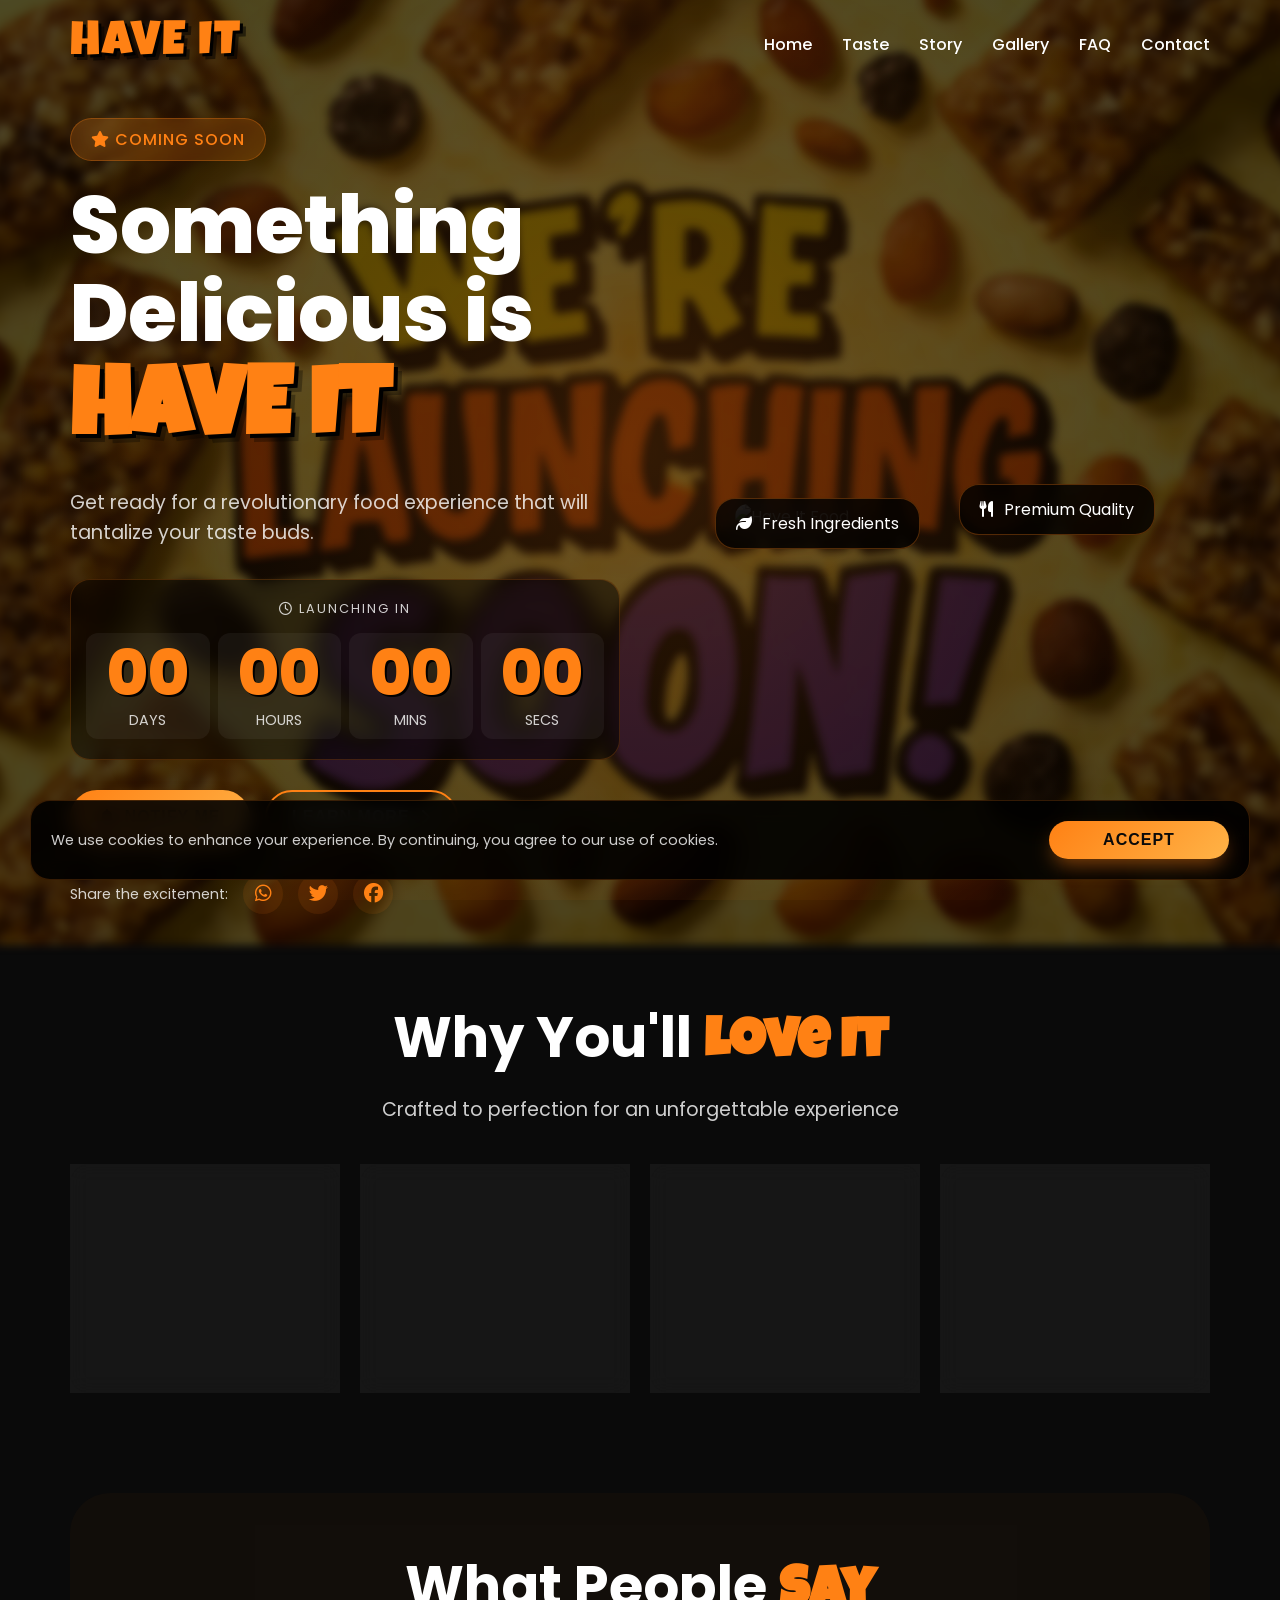
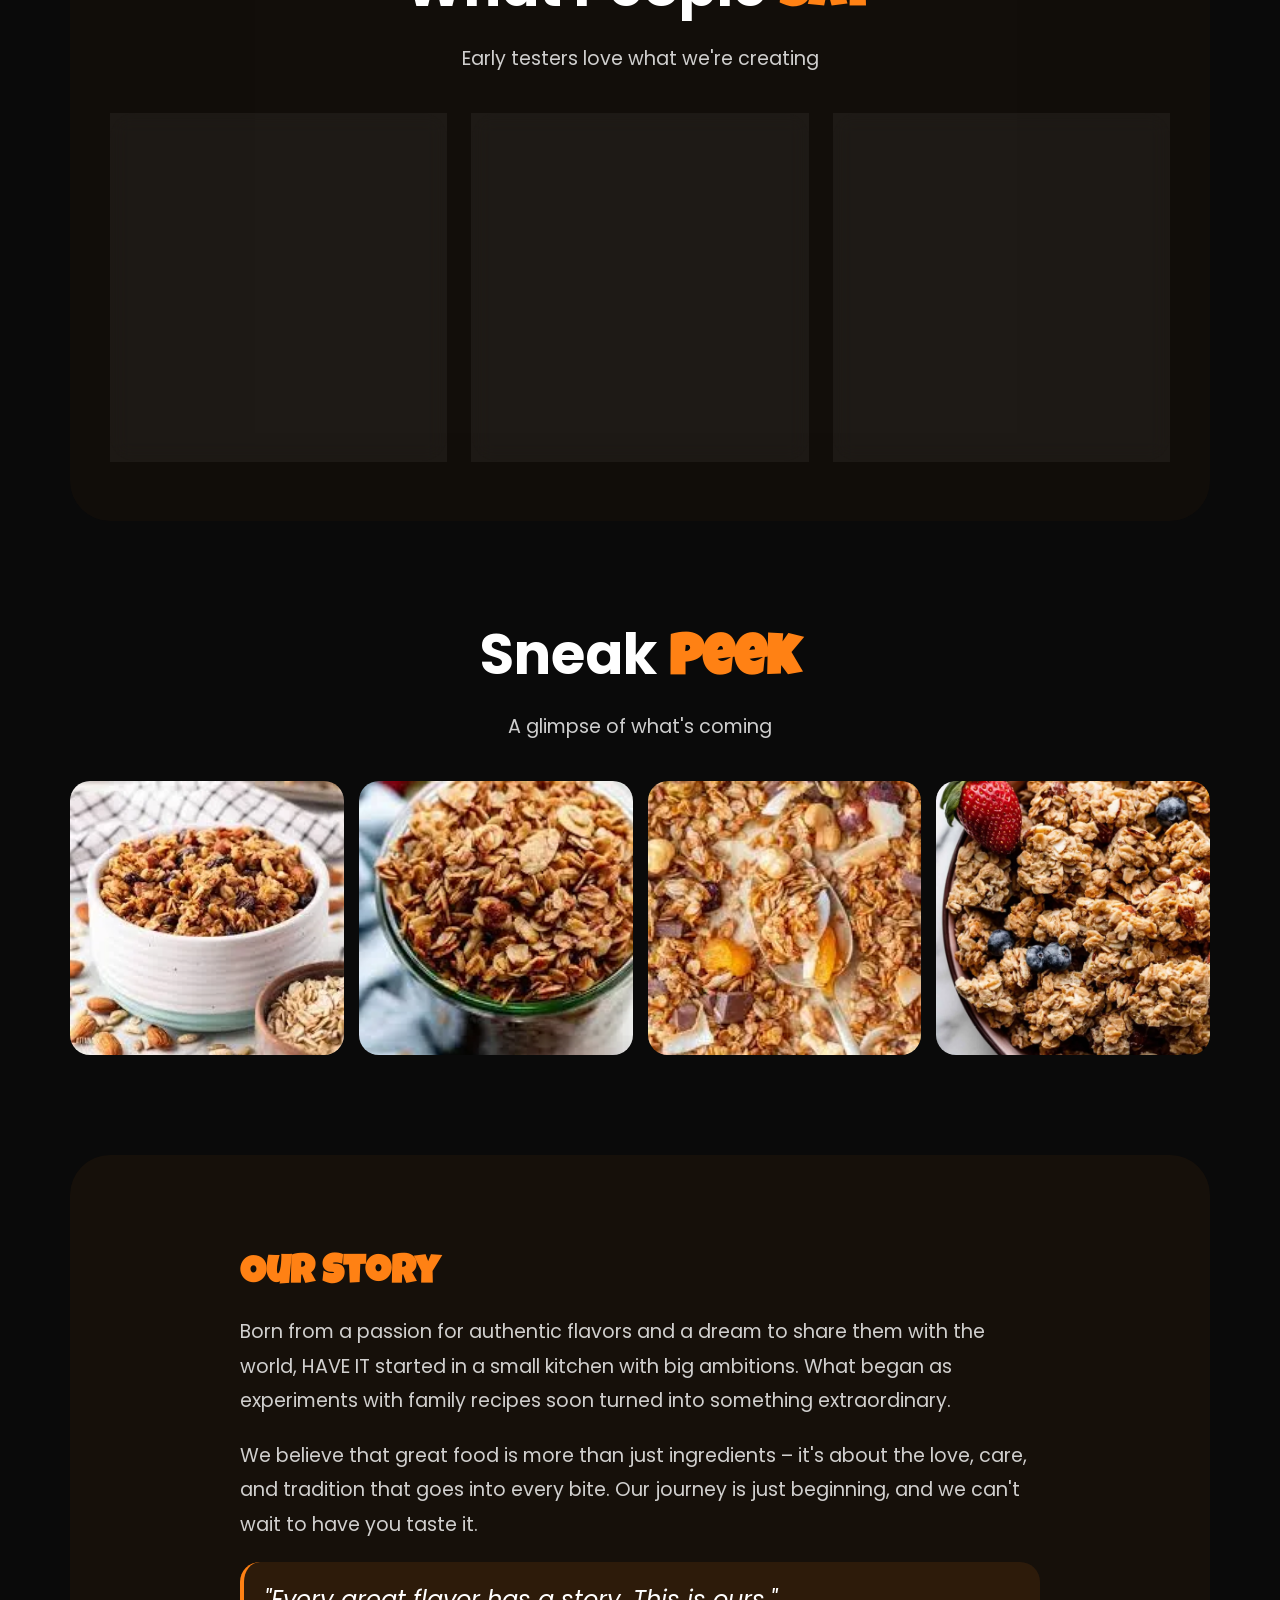
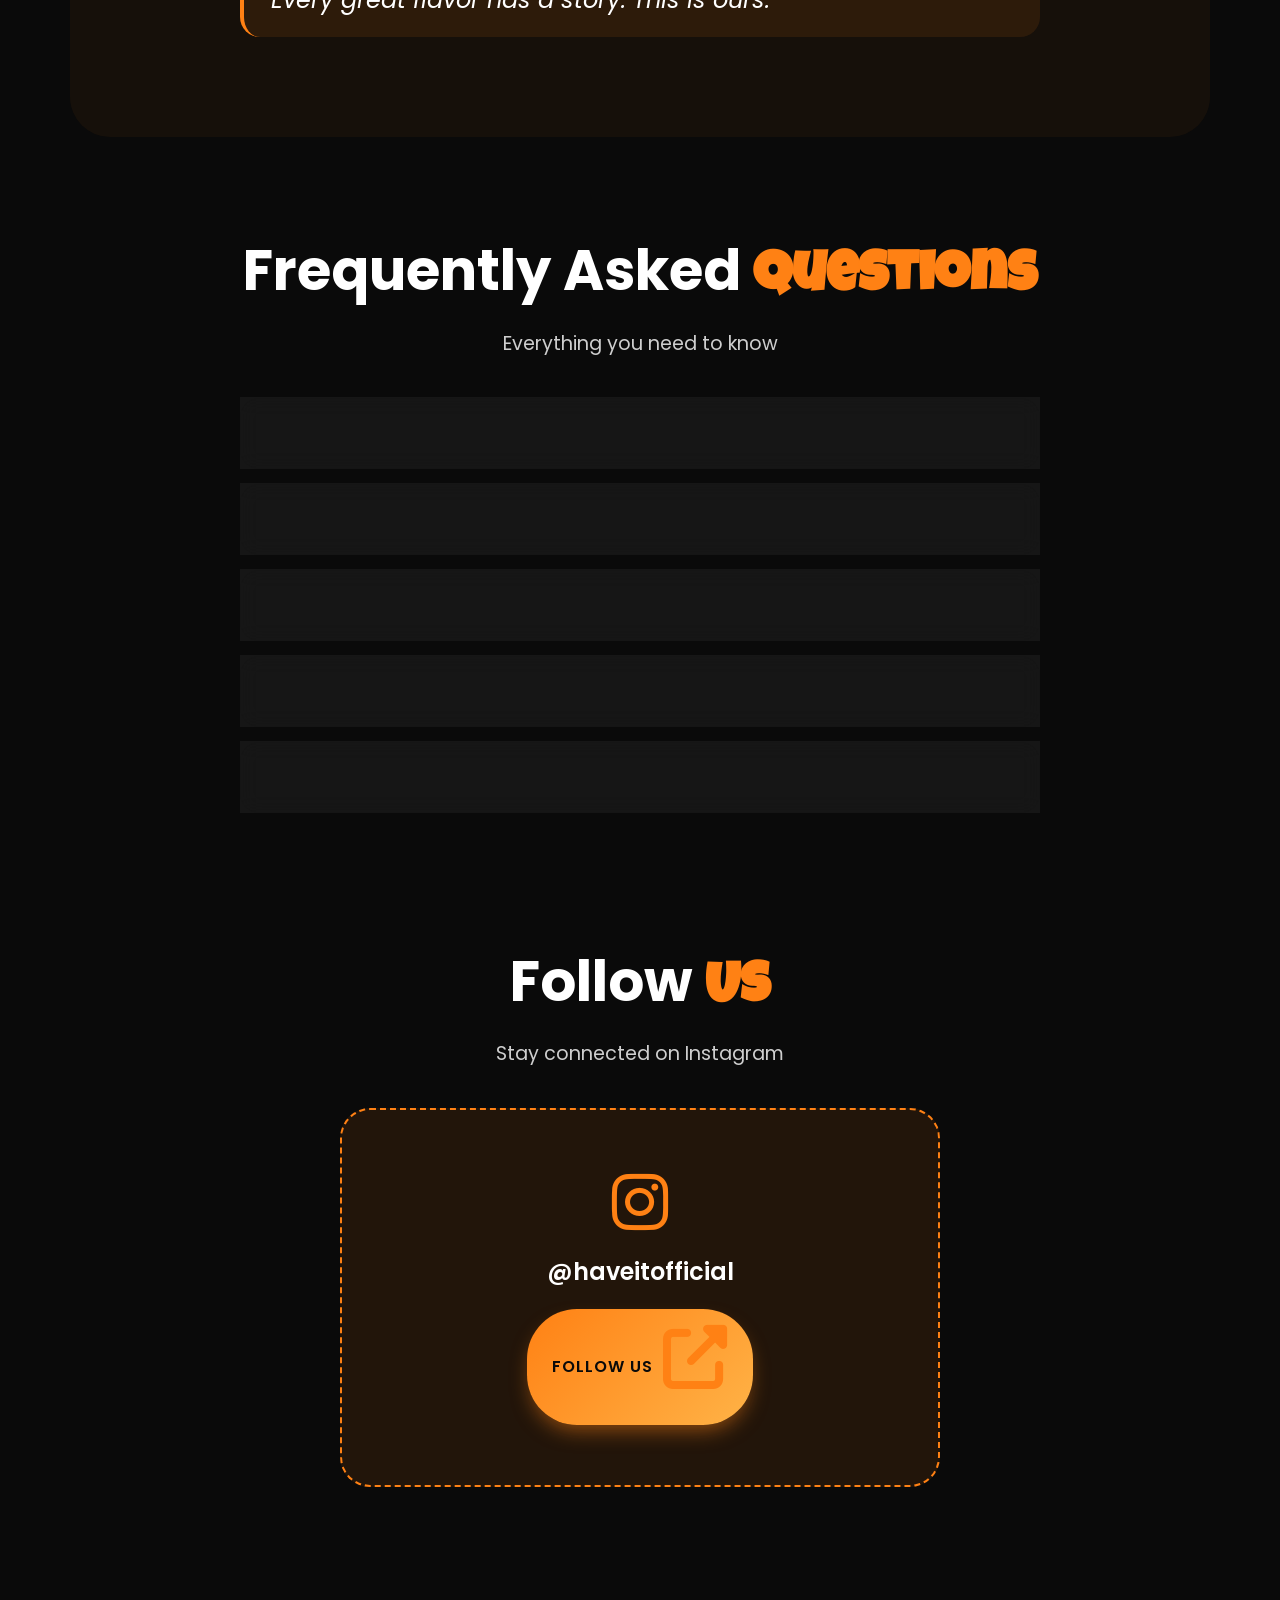
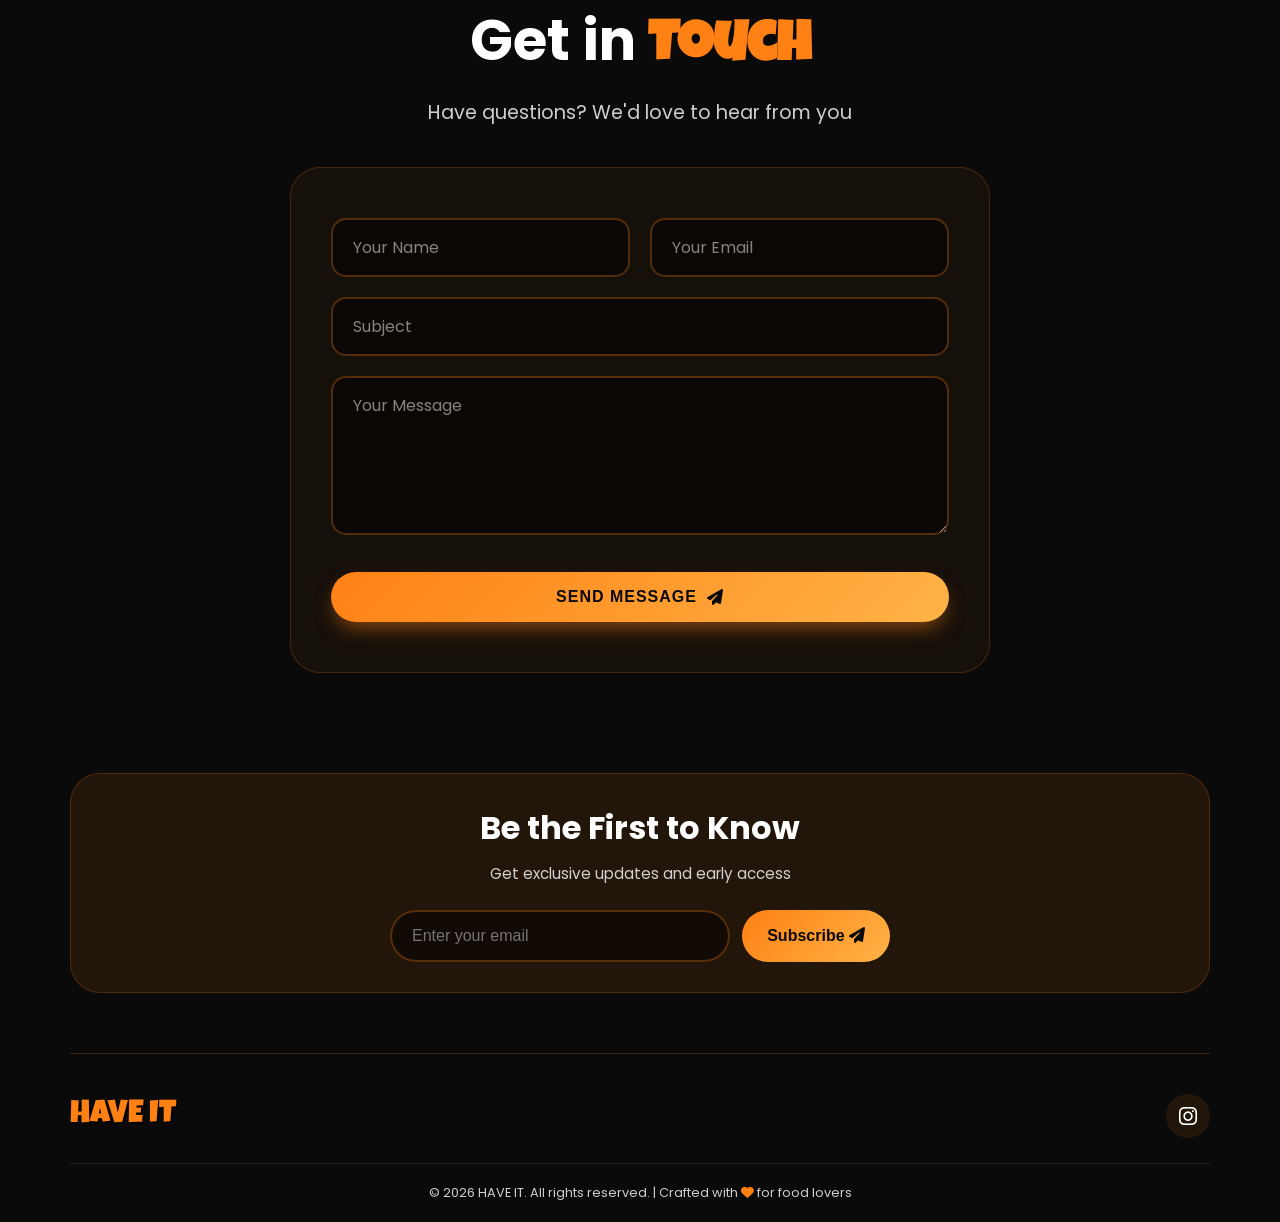
==== commit 0a1def42: "Add comprehensive website improvements and new features Major Features Added: - Contact form with Fo" ====
--- a/index.html
+++ b/index.html
@@ -33,6 +33,62 @@
 
   <!-- Manifest for PWA -->
   <link rel="manifest" href="manifest.json">
+
+  <!-- Google Analytics 4 -->
+  <script async src="https://www.googletagmanager.com/gtag/js?id=G-XXXXXXXXXX"></script>
+  <script>
+    window.dataLayer = window.dataLayer || [];
+    function gtag(){dataLayer.push(arguments);}
+    gtag('js', new Date());
+    gtag('config', 'G-XXXXXXXXXX'); // Replace with your actual GA4 Measurement ID
+  </script>
+
+  <!-- Meta Pixel Code -->
+  <script>
+    !function(f,b,e,v,n,t,s)
+    {if(f.fbq)return;n=f.fbq=function(){n.callMethod?
+    n.callMethod.apply(n,arguments):n.queue.push(arguments)};
+    if(!f._fbq)f._fbq=n;n.push=n;n.loaded=!0;n.version='2.0';
+    n.queue=[];t=b.createElement(e);t.async=!0;
+    t.src=v;s=b.getElementsByTagName(e)[0];
+    s.parentNode.insertBefore(t,s)}(window, document,'script',
+    'https://connect.facebook.net/en_US/fbevents.js');
+    fbq('init', 'YOUR_PIXEL_ID'); // Replace with your Meta Pixel ID
+    fbq('track', 'PageView');
+  </script>
+  <noscript><img height="1" width="1" style="display:none"
+    src="https://www.facebook.com/tr?id=YOUR_PIXEL_ID&ev=PageView&noscript=1"
+  /></noscript>
+  <!-- End Meta Pixel Code -->
+
+  <!-- JSON-LD Structured Data -->
+  <script type="application/ld+json">
+  {
+    "@context": "https://schema.org",
+    "@type": "Organization",
+    "name": "HAVE IT",
+    "url": "https://haveitofficial.com",
+    "logo": "https://haveitofficial.com/images/icon-512.png",
+    "description": "Premium food experience - Coming soon with a revolutionary taste journey",
+    "sameAs": [
+      "https://www.instagram.com/haveitofficial"
+    ],
+    "contactPoint": {
+      "@type": "ContactPoint",
+      "contactType": "Customer Service",
+      "availableLanguage": "English"
+    }
+  }
+  </script>
+  <script type="application/ld+json">
+  {
+    "@context": "https://schema.org",
+    "@type": "WebSite",
+    "name": "HAVE IT",
+    "url": "https://haveitofficial.com",
+    "description": "Premium Food Experience - Something delicious is coming soon!"
+  }
+  </script>
 
   <!-- Fonts -->
   <link
@@ -81,7 +137,8 @@
         <a href="#features" class="nav-link">Taste</a>
         <a href="#story" class="nav-link">Story</a>
         <a href="#gallery" class="nav-link">Gallery</a>
-        <a href="#newsletter" class="nav-link">Updates</a>
+        <a href="#faq" class="nav-link">FAQ</a>
+        <a href="#contact" class="nav-link">Contact</a>
       </div>
     </nav>
 
@@ -154,7 +211,10 @@
 
       <div class="hero-visual" data-aos="fade-left" data-aos-delay="300">
         <div class="image-wrapper">
-          <img src="images/have-it-back.png" alt="Have It Food" class="main-food-image">
+          <picture>
+            <source srcset="images/have-it-back.webp" type="image/webp">
+            <img src="images/have-it-back.png" alt="Have It Food" class="main-food-image" loading="eager">
+          </picture>
 
           <!-- Floating Cards (Desktop only) -->
           <div class="floating-card card-1">
@@ -207,6 +267,70 @@
           </div>
           <h3>Quality Assured</h3>
           <p>100% freshness guarantee</p>
+        </div>
+      </div>
+    </section>
+
+    <!-- Testimonials Section -->
+    <section class="testimonials-section" id="testimonials">
+      <div class="section-title" data-aos="fade-up">
+        <h2>What People <span>Say</span></h2>
+        <p>Early testers love what we're creating</p>
+      </div>
+
+      <div class="testimonials-grid">
+        <div class="testimonial-card" data-aos="fade-up" data-aos-delay="100">
+          <div class="testimonial-rating">
+            <i class="fas fa-star"></i>
+            <i class="fas fa-star"></i>
+            <i class="fas fa-star"></i>
+            <i class="fas fa-star"></i>
+            <i class="fas fa-star"></i>
+          </div>
+          <p class="testimonial-text">"I tried their granola at a tasting event and it was absolutely incredible! The perfect blend of crunchy and sweet. Can't wait for the launch!"</p>
+          <div class="testimonial-author">
+            <div class="author-avatar">S</div>
+            <div class="author-info">
+              <h4>Sarah Johnson</h4>
+              <span>Food Blogger</span>
+            </div>
+          </div>
+        </div>
+
+        <div class="testimonial-card" data-aos="fade-up" data-aos-delay="200">
+          <div class="testimonial-rating">
+            <i class="fas fa-star"></i>
+            <i class="fas fa-star"></i>
+            <i class="fas fa-star"></i>
+            <i class="fas fa-star"></i>
+            <i class="fas fa-star"></i>
+          </div>
+          <p class="testimonial-text">"Finally, a brand that cares about quality ingredients! HAVE IT is going to revolutionize the healthy snack market. I'm already hooked!"</p>
+          <div class="testimonial-author">
+            <div class="author-avatar">M</div>
+            <div class="author-info">
+              <h4>Michael Chen</h4>
+              <span>Fitness Enthusiast</span>
+            </div>
+          </div>
+        </div>
+
+        <div class="testimonial-card" data-aos="fade-up" data-aos-delay="300">
+          <div class="testimonial-rating">
+            <i class="fas fa-star"></i>
+            <i class="fas fa-star"></i>
+            <i class="fas fa-star"></i>
+            <i class="fas fa-star"></i>
+            <i class="fas fa-star"></i>
+          </div>
+          <p class="testimonial-text">"The attention to detail in every bite is amazing. You can really taste the passion and quality. This is going to be huge!"</p>
+          <div class="testimonial-author">
+            <div class="author-avatar">E</div>
+            <div class="author-info">
+              <h4>Emily Rodriguez</h4>
+              <span>Nutritionist</span>
+            </div>
+          </div>
         </div>
       </div>
     </section>
@@ -285,6 +409,66 @@
       </div>
     </section>
 
+    <!-- FAQ Section -->
+    <section class="faq-section" id="faq">
+      <div class="section-title" data-aos="fade-up">
+        <h2>Frequently Asked <span>Questions</span></h2>
+        <p>Everything you need to know</p>
+      </div>
+
+      <div class="faq-container">
+        <div class="faq-item" data-aos="fade-up" data-aos-delay="100">
+          <div class="faq-question">
+            <h3>When will HAVE IT launch?</h3>
+            <i class="fas fa-chevron-down"></i>
+          </div>
+          <div class="faq-answer">
+            <p>We're launching on April 30, 2026! Subscribe to our newsletter to get notified when we go live and receive exclusive early-bird offers.</p>
+          </div>
+        </div>
+
+        <div class="faq-item" data-aos="fade-up" data-aos-delay="200">
+          <div class="faq-question">
+            <h3>What kind of food do you offer?</h3>
+            <i class="fas fa-chevron-down"></i>
+          </div>
+          <div class="faq-answer">
+            <p>We specialize in premium, handcrafted food products made with the finest ingredients. Our initial launch will feature artisanal granola and healthy snacks, with more exciting products coming soon!</p>
+          </div>
+        </div>
+
+        <div class="faq-item" data-aos="fade-up" data-aos-delay="300">
+          <div class="faq-question">
+            <h3>Do you offer delivery?</h3>
+            <i class="fas fa-chevron-down"></i>
+          </div>
+          <div class="faq-answer">
+            <p>Yes! We offer fast and reliable delivery to your doorstep. Free shipping on orders above a certain amount. Delivery areas and details will be announced at launch.</p>
+          </div>
+        </div>
+
+        <div class="faq-item" data-aos="fade-up" data-aos-delay="400">
+          <div class="faq-question">
+            <h3>Are your products organic/healthy?</h3>
+            <i class="fas fa-chevron-down"></i>
+          </div>
+          <div class="faq-answer">
+            <p>Absolutely! We use only fresh, high-quality ingredients with no artificial preservatives. Our products are crafted with your health and taste buds in mind.</p>
+          </div>
+        </div>
+
+        <div class="faq-item" data-aos="fade-up" data-aos-delay="500">
+          <div class="faq-question">
+            <h3>How can I stay updated?</h3>
+            <i class="fas fa-chevron-down"></i>
+          </div>
+          <div class="faq-answer">
+            <p>Subscribe to our newsletter below and follow us on Instagram @haveitofficial for behind-the-scenes content, product teasers, and launch updates!</p>
+          </div>
+        </div>
+      </div>
+    </section>
+
     <!-- Social Feed Section -->
     <section class="social-feed" data-aos="fade-up">
       <div class="section-title">
@@ -304,14 +488,48 @@
       </div>
     </section>
 
+    <!-- Contact Section -->
+    <section class="contact-section" id="contact">
+      <div class="section-title" data-aos="fade-up">
+        <h2>Get in <span>Touch</span></h2>
+        <p>Have questions? We'd love to hear from you</p>
+      </div>
+
+      <div class="contact-wrapper" data-aos="zoom-in">
+        <form class="contact-form" id="contactForm" action="https://formspree.io/f/YOUR_CONTACT_FORM_ID" method="POST">
+          <div class="form-row">
+            <div class="form-group">
+              <input type="text" name="name" class="form-input" placeholder="Your Name" required>
+            </div>
+            <div class="form-group">
+              <input type="email" name="email" class="form-input" placeholder="Your Email" required>
+            </div>
+          </div>
+          <div class="form-group">
+            <input type="text" name="subject" class="form-input" placeholder="Subject" required>
+          </div>
+          <div class="form-group">
+            <textarea name="message" class="form-textarea" placeholder="Your Message" rows="5" required></textarea>
+          </div>
+          <input type="hidden" name="_subject" value="New Contact Form Submission - HAVE IT">
+          <button type="submit" class="btn btn-primary contact-submit-btn">
+            Send Message <i class="fas fa-paper-plane"></i>
+          </button>
+        </form>
+      </div>
+    </section>
+
     <!-- Newsletter Section -->
     <section class="newsletter-section" id="newsletter">
       <div class="newsletter-wrapper" data-aos="zoom-in">
         <h3 data-aos="fade-up">Be the First to Know</h3>
         <p data-aos="fade-up" data-aos-delay="100">Get exclusive updates and early access</p>
 
-        <form class="newsletter-form" id="newsletterForm" data-aos="fade-up" data-aos-delay="200">
-          <input type="email" class="newsletter-input" placeholder="Enter your email" required>
+        <form class="newsletter-form" id="newsletterForm" data-aos="fade-up" data-aos-delay="200"
+              action="https://formspree.io/f/YOUR_FORM_ID" method="POST">
+          <input type="email" name="email" class="newsletter-input" placeholder="Enter your email" required>
+          <input type="hidden" name="_subject" value="New Newsletter Subscription - HAVE IT">
+          <input type="hidden" name="_next" value="https://haveitofficial.com/?subscribed=true">
           <button type="submit" class="newsletter-btn">
             Subscribe <i class="fas fa-paper-plane"></i>
           </button>
@@ -341,6 +559,21 @@
     <i class="fas fa-arrow-up"></i>
   </button>
 
+  <!-- Lightbox Modal -->
+  <div class="lightbox" id="lightbox">
+    <button class="lightbox-close" id="lightboxClose" aria-label="Close lightbox">
+      <i class="fas fa-times"></i>
+    </button>
+    <button class="lightbox-prev" id="lightboxPrev" aria-label="Previous image">
+      <i class="fas fa-chevron-left"></i>
+    </button>
+    <button class="lightbox-next" id="lightboxNext" aria-label="Next image">
+      <i class="fas fa-chevron-right"></i>
+    </button>
+    <img src="" alt="Gallery image" id="lightboxImage" />
+    <div class="lightbox-counter" id="lightboxCounter">1 / 4</div>
+  </div>
+
   <!-- Cookie Consent -->
   <div class="cookie-consent" id="cookieConsent">
     <p>We use cookies to enhance your experience. By continuing, you agree to our use of cookies.</p>
--- a/css/style.css
+++ b/css/style.css
@@ -19,6 +19,8 @@
 
 html {
     scroll-behavior: smooth;
+    /* Fix for iOS Safari address bar */
+    height: -webkit-fill-available;
 }
 
 body {
@@ -562,6 +564,105 @@
     line-height: 1.5;
 }
 
+/* Testimonials Section */
+.testimonials-section {
+    padding: 60px 0;
+    background: rgba(255, 129, 20, 0.03);
+    border-radius: 40px;
+    margin: 20px 0;
+}
+
+.testimonials-grid {
+    display: grid;
+    grid-template-columns: 1fr;
+    gap: 25px;
+    margin-top: 30px;
+    padding: 0 20px;
+}
+
+.testimonial-card {
+    background: rgba(255, 255, 255, 0.05);
+    backdrop-filter: blur(10px);
+    border: 1px solid rgba(255, 129, 20, 0.1);
+    border-radius: 25px;
+    padding: 30px;
+    transition: var(--transition);
+    position: relative;
+}
+
+.testimonial-card:hover {
+    transform: translateY(-5px);
+    border-color: var(--primary);
+    box-shadow: 0 20px 40px -10px rgba(255, 129, 20, 0.3);
+}
+
+.testimonial-rating {
+    display: flex;
+    gap: 5px;
+    margin-bottom: 15px;
+}
+
+.testimonial-rating i {
+    color: var(--primary);
+    font-size: 1.1rem;
+}
+
+.testimonial-text {
+    color: var(--text-muted);
+    font-size: clamp(0.95rem, 2.5vw, 1.1rem);
+    line-height: 1.7;
+    margin-bottom: 20px;
+    font-style: italic;
+}
+
+.testimonial-author {
+    display: flex;
+    align-items: center;
+    gap: 15px;
+}
+
+.author-avatar {
+    width: 50px;
+    height: 50px;
+    border-radius: 50%;
+    background: var(--gradient);
+    display: flex;
+    align-items: center;
+    justify-content: center;
+    font-size: 1.5rem;
+    font-weight: 700;
+    color: var(--dark);
+    flex-shrink: 0;
+}
+
+.author-info h4 {
+    font-size: 1.1rem;
+    margin: 0 0 3px 0;
+    color: var(--text);
+}
+
+.author-info span {
+    font-size: 0.9rem;
+    color: var(--primary);
+}
+
+@media (min-width: 768px) {
+    .testimonials-grid {
+        grid-template-columns: repeat(2, 1fr);
+    }
+
+    .testimonials-section {
+        margin: 40px 0;
+        padding: 60px 20px;
+    }
+}
+
+@media (min-width: 1024px) {
+    .testimonials-grid {
+        grid-template-columns: repeat(3, 1fr);
+    }
+}
+
 /* Gallery Section */
 .gallery-section {
     padding: 60px 0;
@@ -671,6 +772,80 @@
     margin-top: 20px;
 }
 
+/* FAQ Section */
+.faq-section {
+    padding: 60px 0;
+}
+
+.faq-container {
+    max-width: 800px;
+    margin: 30px auto 0;
+}
+
+.faq-item {
+    background: rgba(255, 255, 255, 0.05);
+    backdrop-filter: blur(10px);
+    border: 1px solid rgba(255, 129, 20, 0.1);
+    border-radius: 20px;
+    margin-bottom: 15px;
+    overflow: hidden;
+    transition: var(--transition);
+}
+
+.faq-item:hover {
+    border-color: rgba(255, 129, 20, 0.3);
+}
+
+.faq-item.active {
+    border-color: var(--primary);
+}
+
+.faq-question {
+    padding: 20px 25px;
+    display: flex;
+    justify-content: space-between;
+    align-items: center;
+    cursor: pointer;
+    user-select: none;
+}
+
+.faq-question h3 {
+    font-size: clamp(1rem, 3vw, 1.2rem);
+    font-weight: 600;
+    color: var(--text);
+    margin: 0;
+    flex: 1;
+}
+
+.faq-question i {
+    font-size: 1.2rem;
+    color: var(--primary);
+    transition: transform 0.3s ease;
+    margin-left: 15px;
+}
+
+.faq-item.active .faq-question i {
+    transform: rotate(180deg);
+}
+
+.faq-answer {
+    max-height: 0;
+    overflow: hidden;
+    transition: max-height 0.4s ease, padding 0.4s ease;
+}
+
+.faq-item.active .faq-answer {
+    max-height: 500px;
+    padding: 0 25px 20px;
+}
+
+.faq-answer p {
+    color: var(--text-muted);
+    font-size: clamp(0.9rem, 2.5vw, 1rem);
+    line-height: 1.7;
+    margin: 0;
+}
+
 /* Social Feed Section */
 .social-feed {
     padding: 60px 0;
@@ -718,6 +893,81 @@
     font-size: 1.5rem;
     color: var(--text);
     font-weight: 600;
+}
+
+/* Contact Section */
+.contact-section {
+    padding: 60px 0;
+}
+
+.contact-wrapper {
+    max-width: 700px;
+    margin: 30px auto 0;
+    background: rgba(255, 129, 20, 0.05);
+    border: 1px solid rgba(255, 129, 20, 0.2);
+    border-radius: 30px;
+    padding: 40px 30px;
+}
+
+.contact-form {
+    display: flex;
+    flex-direction: column;
+    gap: 20px;
+}
+
+.form-row {
+    display: grid;
+    grid-template-columns: 1fr;
+    gap: 20px;
+}
+
+.form-group {
+    width: 100%;
+}
+
+.form-input,
+.form-textarea {
+    width: 100%;
+    padding: 15px 20px;
+    border-radius: 15px;
+    border: 2px solid rgba(255, 129, 20, 0.3);
+    background: rgba(0, 0, 0, 0.5);
+    color: var(--text);
+    font-size: 1rem;
+    font-family: 'Poppins', sans-serif;
+    transition: var(--transition);
+}
+
+.form-textarea {
+    resize: vertical;
+    min-height: 120px;
+}
+
+.form-input:focus,
+.form-textarea:focus {
+    outline: none;
+    border-color: var(--primary);
+    box-shadow: 0 0 20px rgba(255, 129, 20, 0.3);
+}
+
+.form-input::placeholder,
+.form-textarea::placeholder {
+    color: rgba(255, 255, 255, 0.5);
+}
+
+.contact-submit-btn {
+    width: 100%;
+    margin-top: 10px;
+}
+
+@media (min-width: 768px) {
+    .form-row {
+        grid-template-columns: repeat(2, 1fr);
+    }
+
+    .contact-wrapper {
+        padding: 50px 40px;
+    }
 }
 
 /* Newsletter Section */
@@ -950,6 +1200,123 @@
     }
 }
 
+/* Lightbox */
+.lightbox {
+    position: fixed;
+    top: 0;
+    left: 0;
+    width: 100%;
+    height: 100%;
+    background: rgba(0, 0, 0, 0.95);
+    display: none;
+    align-items: center;
+    justify-content: center;
+    z-index: 9998;
+    padding: 20px;
+}
+
+.lightbox.active {
+    display: flex;
+}
+
+.lightbox img {
+    max-width: 90%;
+    max-height: 90vh;
+    object-fit: contain;
+    border-radius: 10px;
+    box-shadow: 0 0 50px rgba(255, 129, 20, 0.5);
+}
+
+.lightbox-close,
+.lightbox-prev,
+.lightbox-next {
+    position: absolute;
+    background: rgba(255, 129, 20, 0.2);
+    backdrop-filter: blur(10px);
+    border: 2px solid var(--primary);
+    color: var(--text);
+    width: 50px;
+    height: 50px;
+    border-radius: 50%;
+    cursor: pointer;
+    transition: var(--transition);
+    display: flex;
+    align-items: center;
+    justify-content: center;
+    font-size: 1.5rem;
+    z-index: 9999;
+}
+
+.lightbox-close {
+    top: 20px;
+    right: 20px;
+}
+
+.lightbox-prev {
+    left: 20px;
+    top: 50%;
+    transform: translateY(-50%);
+}
+
+.lightbox-next {
+    right: 20px;
+    top: 50%;
+    transform: translateY(-50%);
+}
+
+.lightbox-close:hover,
+.lightbox-prev:hover,
+.lightbox-next:hover {
+    background: var(--primary);
+    color: var(--dark);
+    transform: scale(1.1);
+}
+
+.lightbox-prev:hover {
+    transform: translateY(-50%) scale(1.1);
+}
+
+.lightbox-next:hover {
+    transform: translateY(-50%) scale(1.1);
+}
+
+.lightbox-counter {
+    position: absolute;
+    bottom: 30px;
+    left: 50%;
+    transform: translateX(-50%);
+    background: rgba(255, 129, 20, 0.2);
+    backdrop-filter: blur(10px);
+    border: 1px solid var(--primary);
+    padding: 10px 25px;
+    border-radius: 50px;
+    color: var(--text);
+    font-weight: 600;
+    font-size: 1rem;
+}
+
+@media (max-width: 768px) {
+    .lightbox-prev,
+    .lightbox-next {
+        width: 40px;
+        height: 40px;
+        font-size: 1.2rem;
+    }
+
+    .lightbox-prev {
+        left: 10px;
+    }
+
+    .lightbox-next {
+        right: 10px;
+    }
+
+    .lightbox-counter {
+        font-size: 0.9rem;
+        padding: 8px 20px;
+    }
+}
+
 /* Cookie Consent */
 .cookie-consent {
     position: fixed;
@@ -1062,6 +1429,10 @@
 
 /* Small Mobile Styles */
 @media (max-width: 480px) {
+    .container {
+        padding: 0 15px;
+    }
+
     .countdown {
         gap: 5px;
     }
@@ -1093,6 +1464,113 @@
     .cookie-consent {
         flex-direction: column;
         text-align: center;
+    }
+
+    .btn {
+        font-size: 0.9rem;
+        padding: 14px 20px;
+    }
+
+    .share-buttons {
+        justify-content: center;
+    }
+
+    .share-buttons span {
+        width: 100%;
+        text-align: center;
+    }
+
+    .story-section {
+        padding: 40px 0;
+    }
+
+    .contact-wrapper {
+        padding: 30px 20px;
+    }
+
+    .form-input,
+    .form-textarea {
+        font-size: 0.95rem;
+        padding: 12px 18px;
+    }
+
+    .newsletter-wrapper {
+        padding: 25px 15px;
+    }
+
+    .testimonials-section {
+        padding: 40px 0;
+    }
+
+    .testimonial-card {
+        padding: 20px;
+    }
+
+    .back-to-top {
+        bottom: 20px;
+        right: 20px;
+        width: 45px;
+        height: 45px;
+    }
+}
+
+/* Touch Device Improvements */
+@media (hover: none) and (pointer: coarse) {
+    .btn,
+    .share-btn,
+    .nav-link,
+    .faq-question,
+    .gallery-item,
+    .social-link,
+    .back-to-top {
+        -webkit-tap-highlight-color: transparent;
+    }
+
+    /* Larger touch targets */
+    .nav-link {
+        padding: 15px 10px;
+    }
+
+    .share-btn {
+        width: 45px;
+        height: 45px;
+    }
+
+    .faq-question {
+        padding: 25px;
+    }
+}
+
+/* Landscape Mobile Optimization */
+@media (max-height: 600px) and (orientation: landscape) {
+    .hero {
+        min-height: auto;
+        padding: 20px 0;
+    }
+
+    .hero-title {
+        margin-bottom: 10px;
+    }
+
+    .hero-description {
+        margin: 10px 0 20px;
+    }
+
+    .countdown-wrapper {
+        margin: 15px 0 20px;
+    }
+
+    .section-title {
+        margin-bottom: 30px;
+    }
+
+    .features-section,
+    .gallery-section,
+    .story-section,
+    .testimonials-section,
+    .faq-section,
+    .contact-section {
+        padding: 40px 0;
     }
 }
 
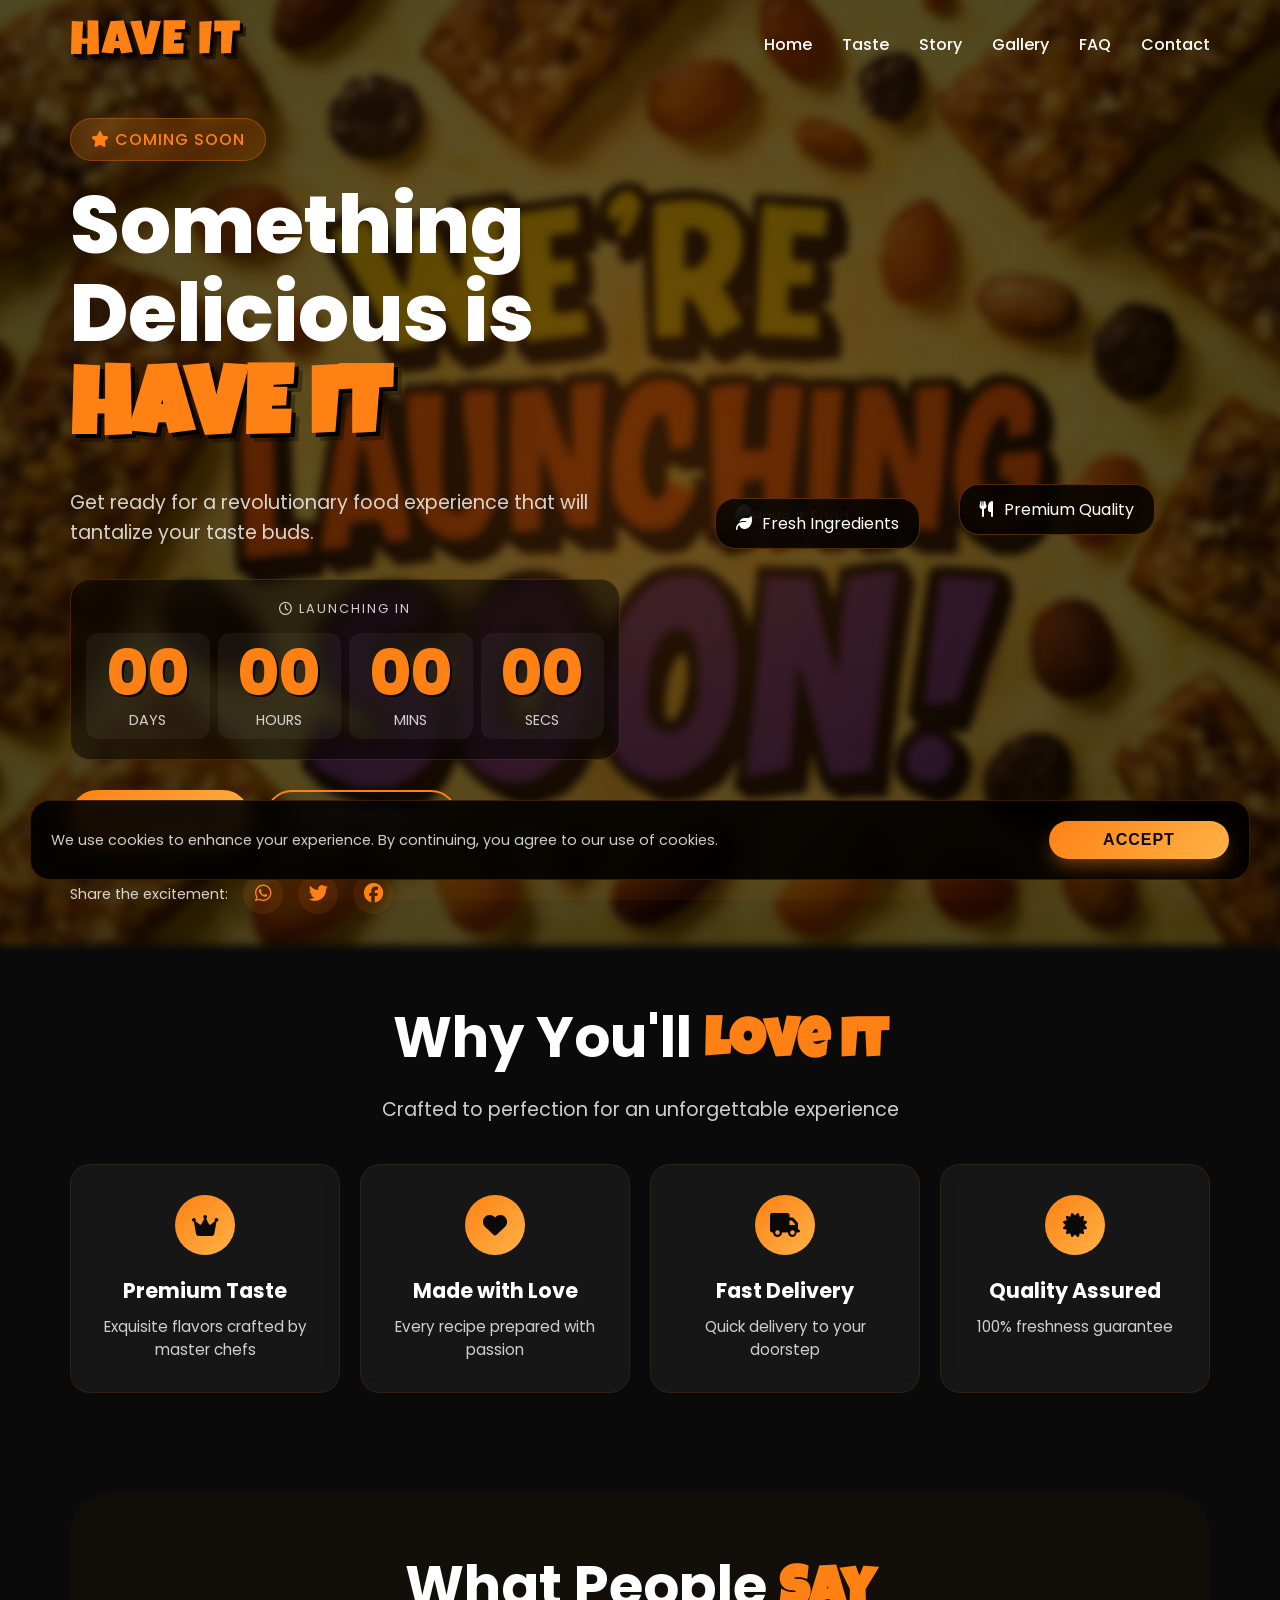
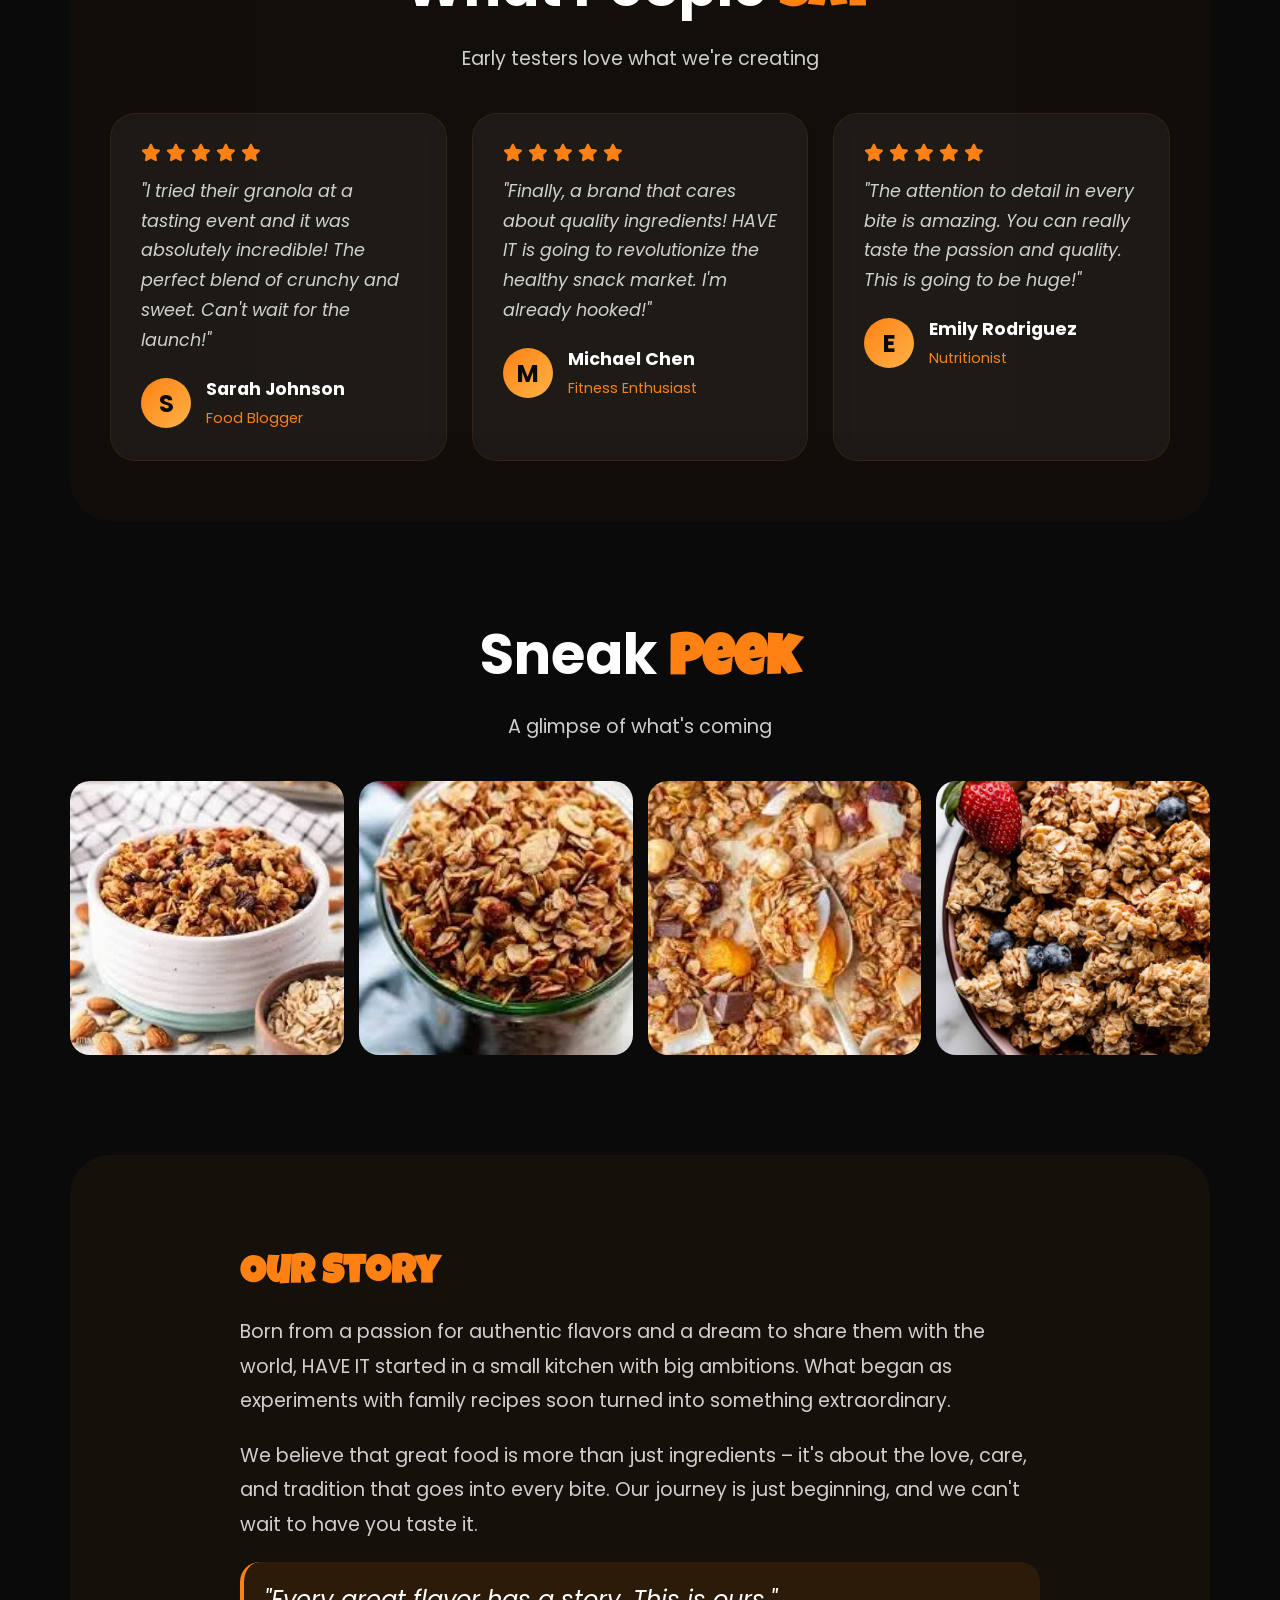
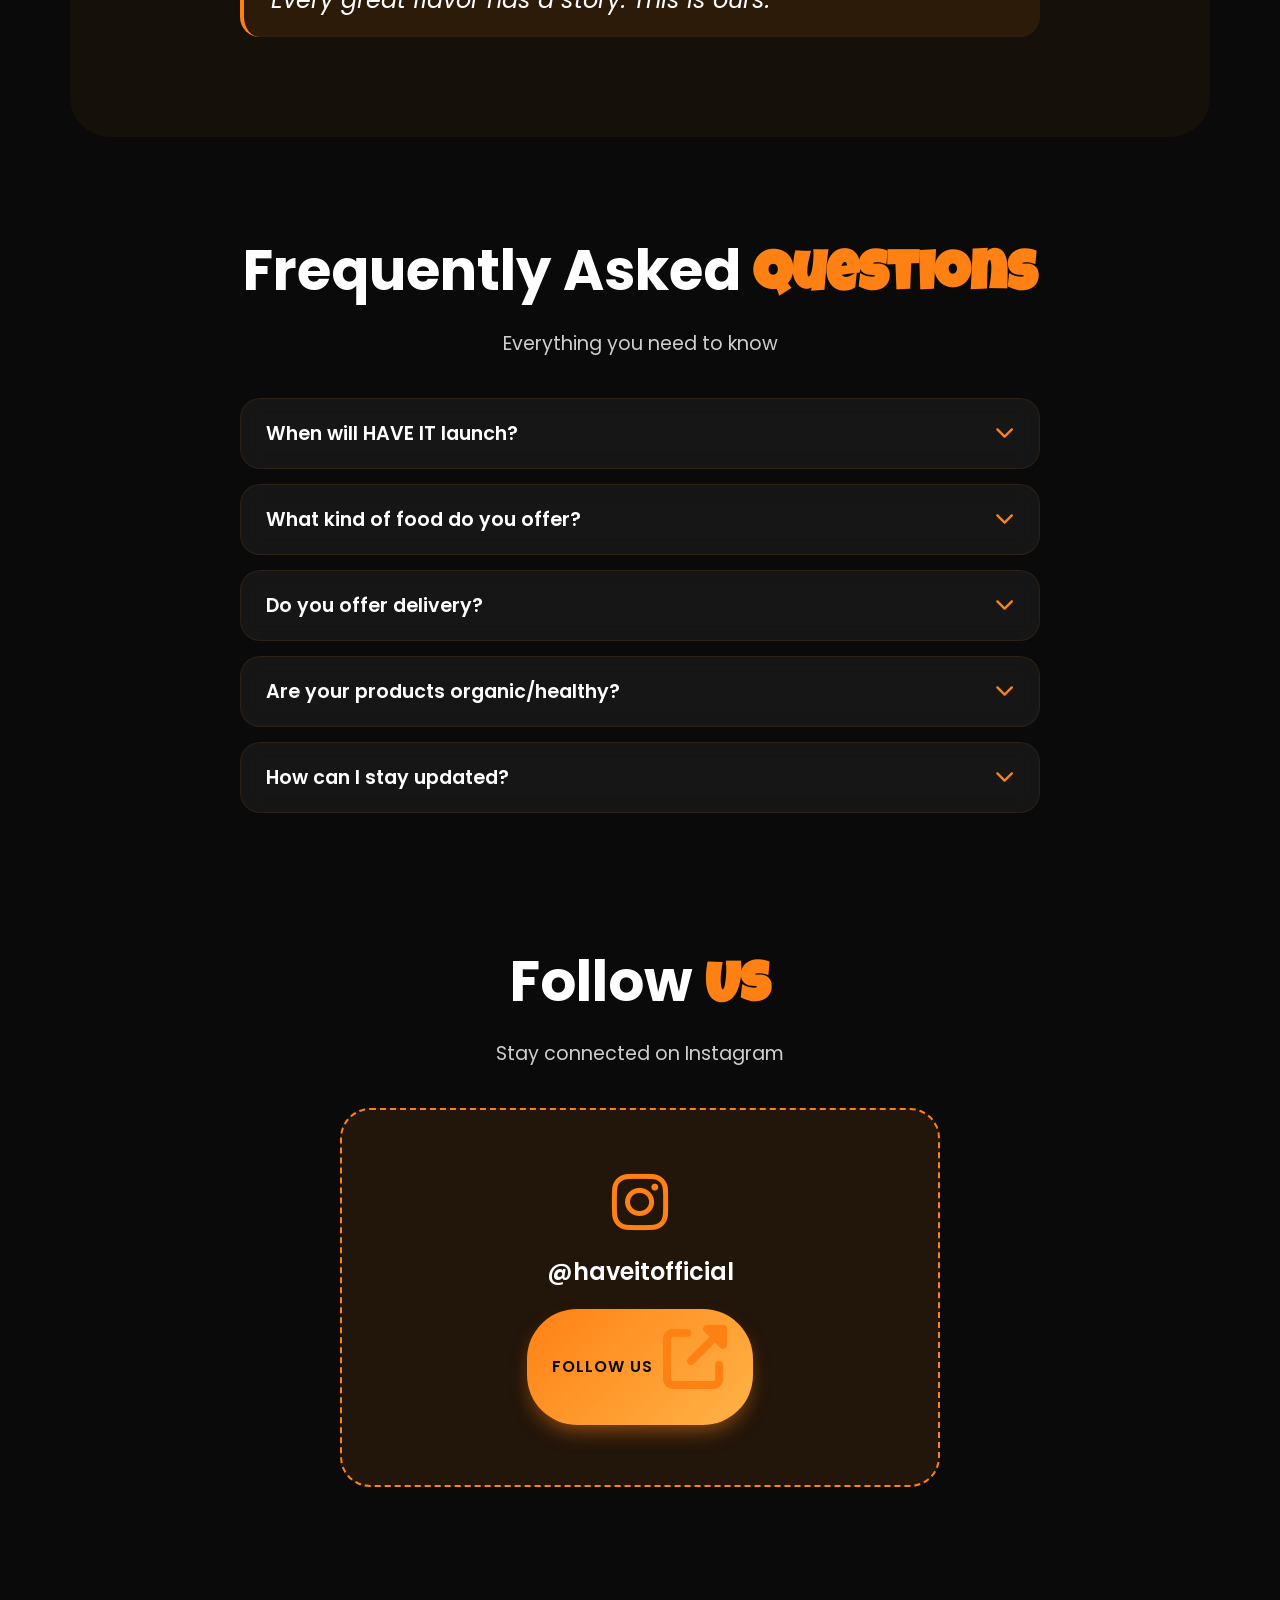
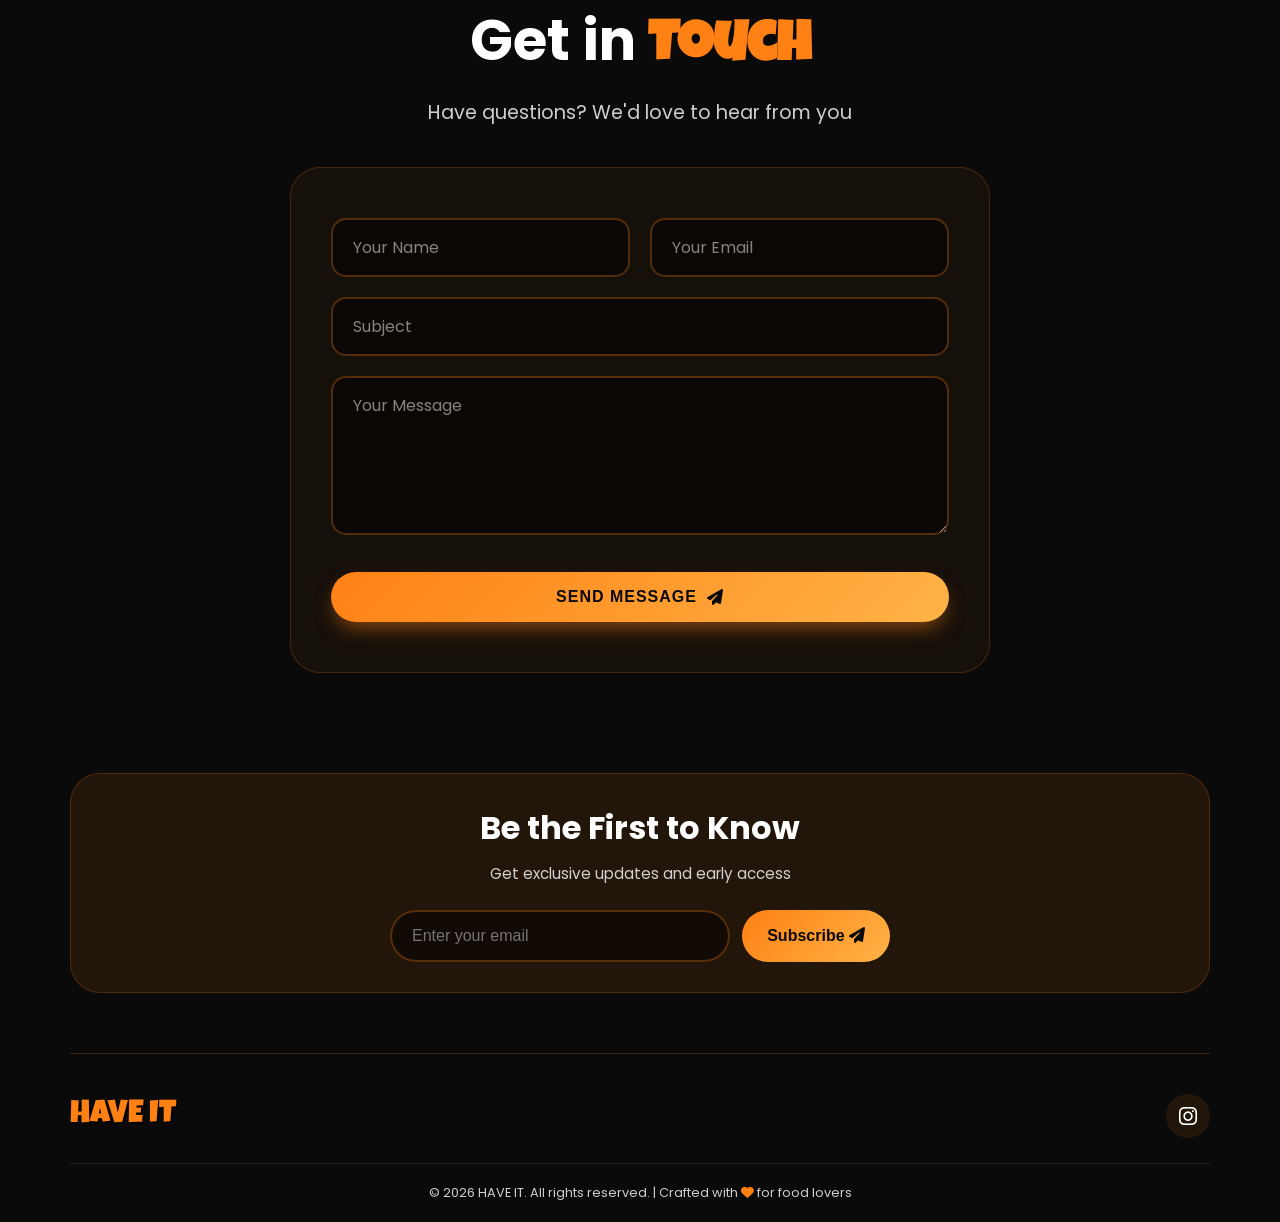
==== commit 8c449cf1: "Connect contact and newsletter forms to FormSpree Replace placeholder form IDs with actual FormSpree" ====
--- a/index.html
+++ b/index.html
@@ -496,7 +496,7 @@
       </div>
 
       <div class="contact-wrapper" data-aos="zoom-in">
-        <form class="contact-form" id="contactForm" action="https://formspree.io/f/YOUR_CONTACT_FORM_ID" method="POST">
+        <form class="contact-form" id="contactForm" action="https://formspree.io/f/xreokgvg" method="POST">
           <div class="form-row">
             <div class="form-group">
               <input type="text" name="name" class="form-input" placeholder="Your Name" required>
@@ -526,7 +526,7 @@
         <p data-aos="fade-up" data-aos-delay="100">Get exclusive updates and early access</p>
 
         <form class="newsletter-form" id="newsletterForm" data-aos="fade-up" data-aos-delay="200"
-              action="https://formspree.io/f/YOUR_FORM_ID" method="POST">
+              action="https://formspree.io/f/xaqljyzj" method="POST">
           <input type="email" name="email" class="newsletter-input" placeholder="Enter your email" required>
           <input type="hidden" name="_subject" value="New Newsletter Subscription - HAVE IT">
           <input type="hidden" name="_next" value="https://haveitofficial.com/?subscribed=true">
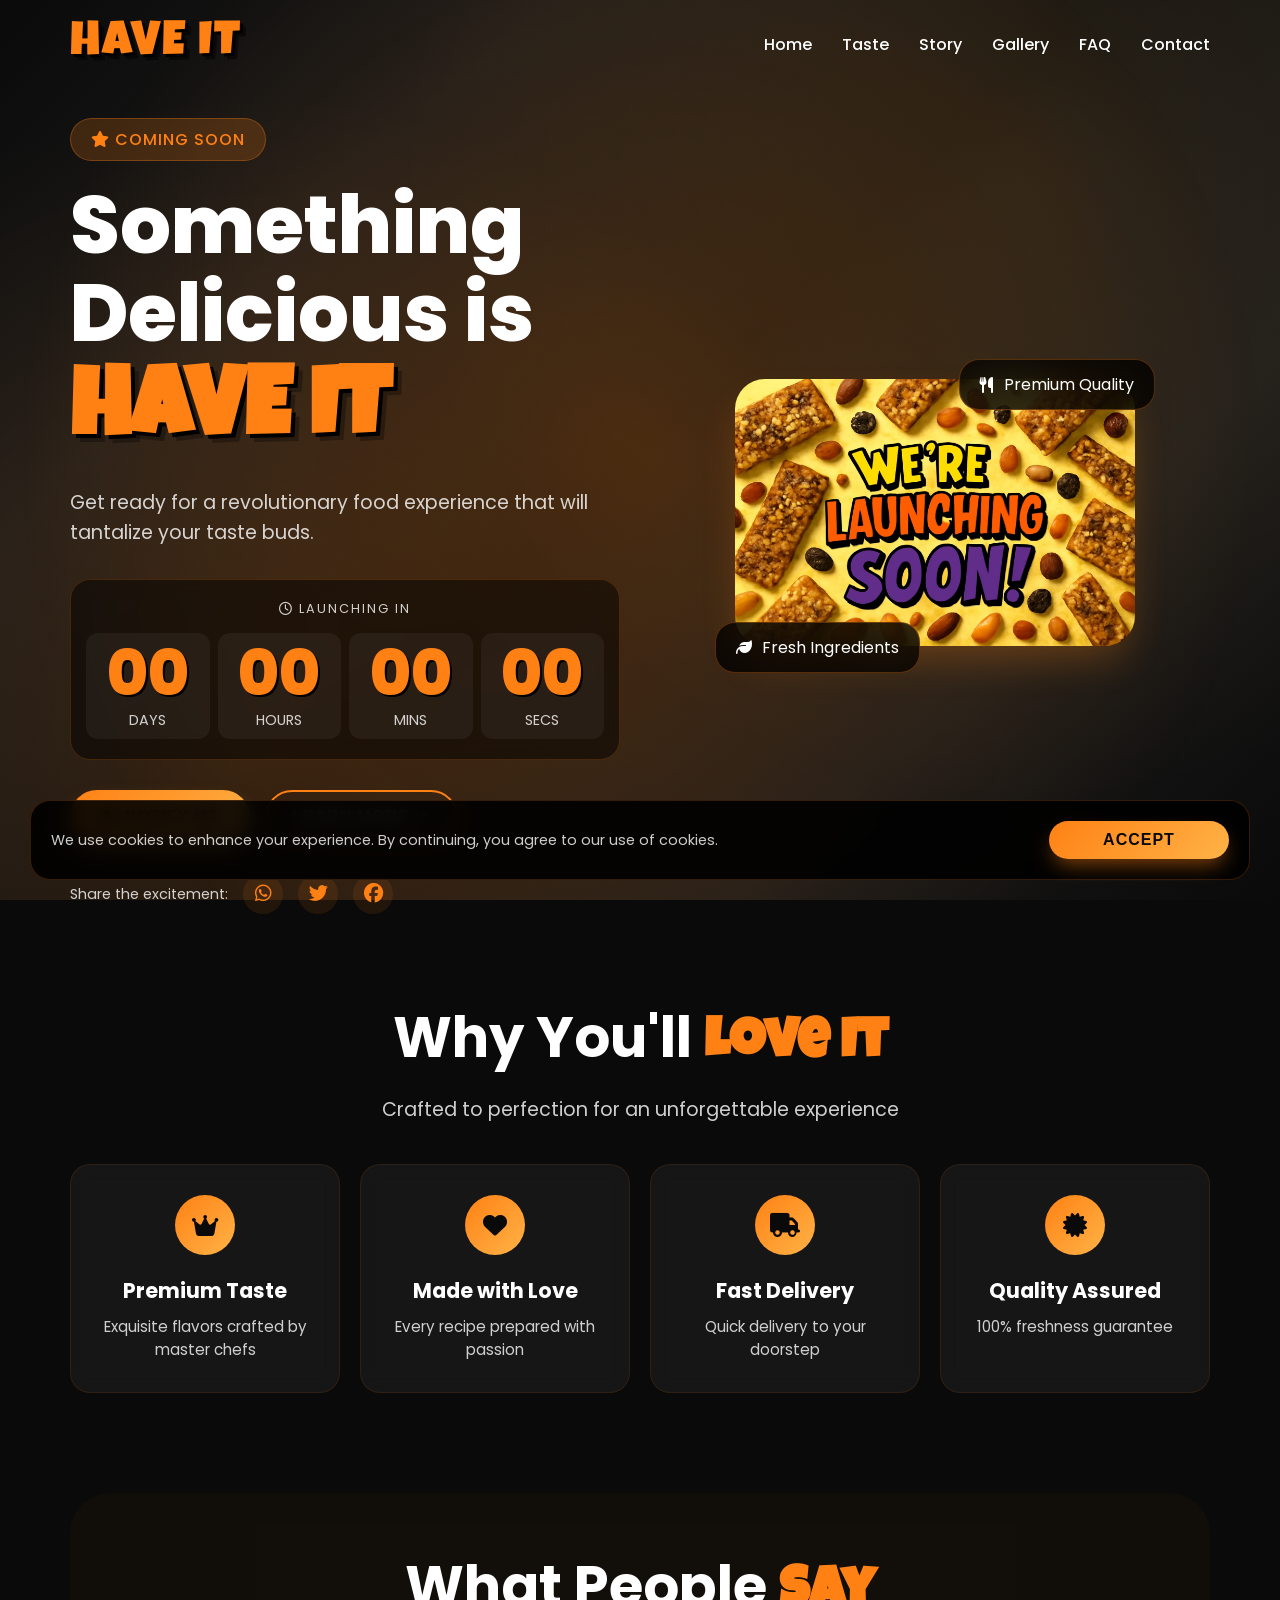
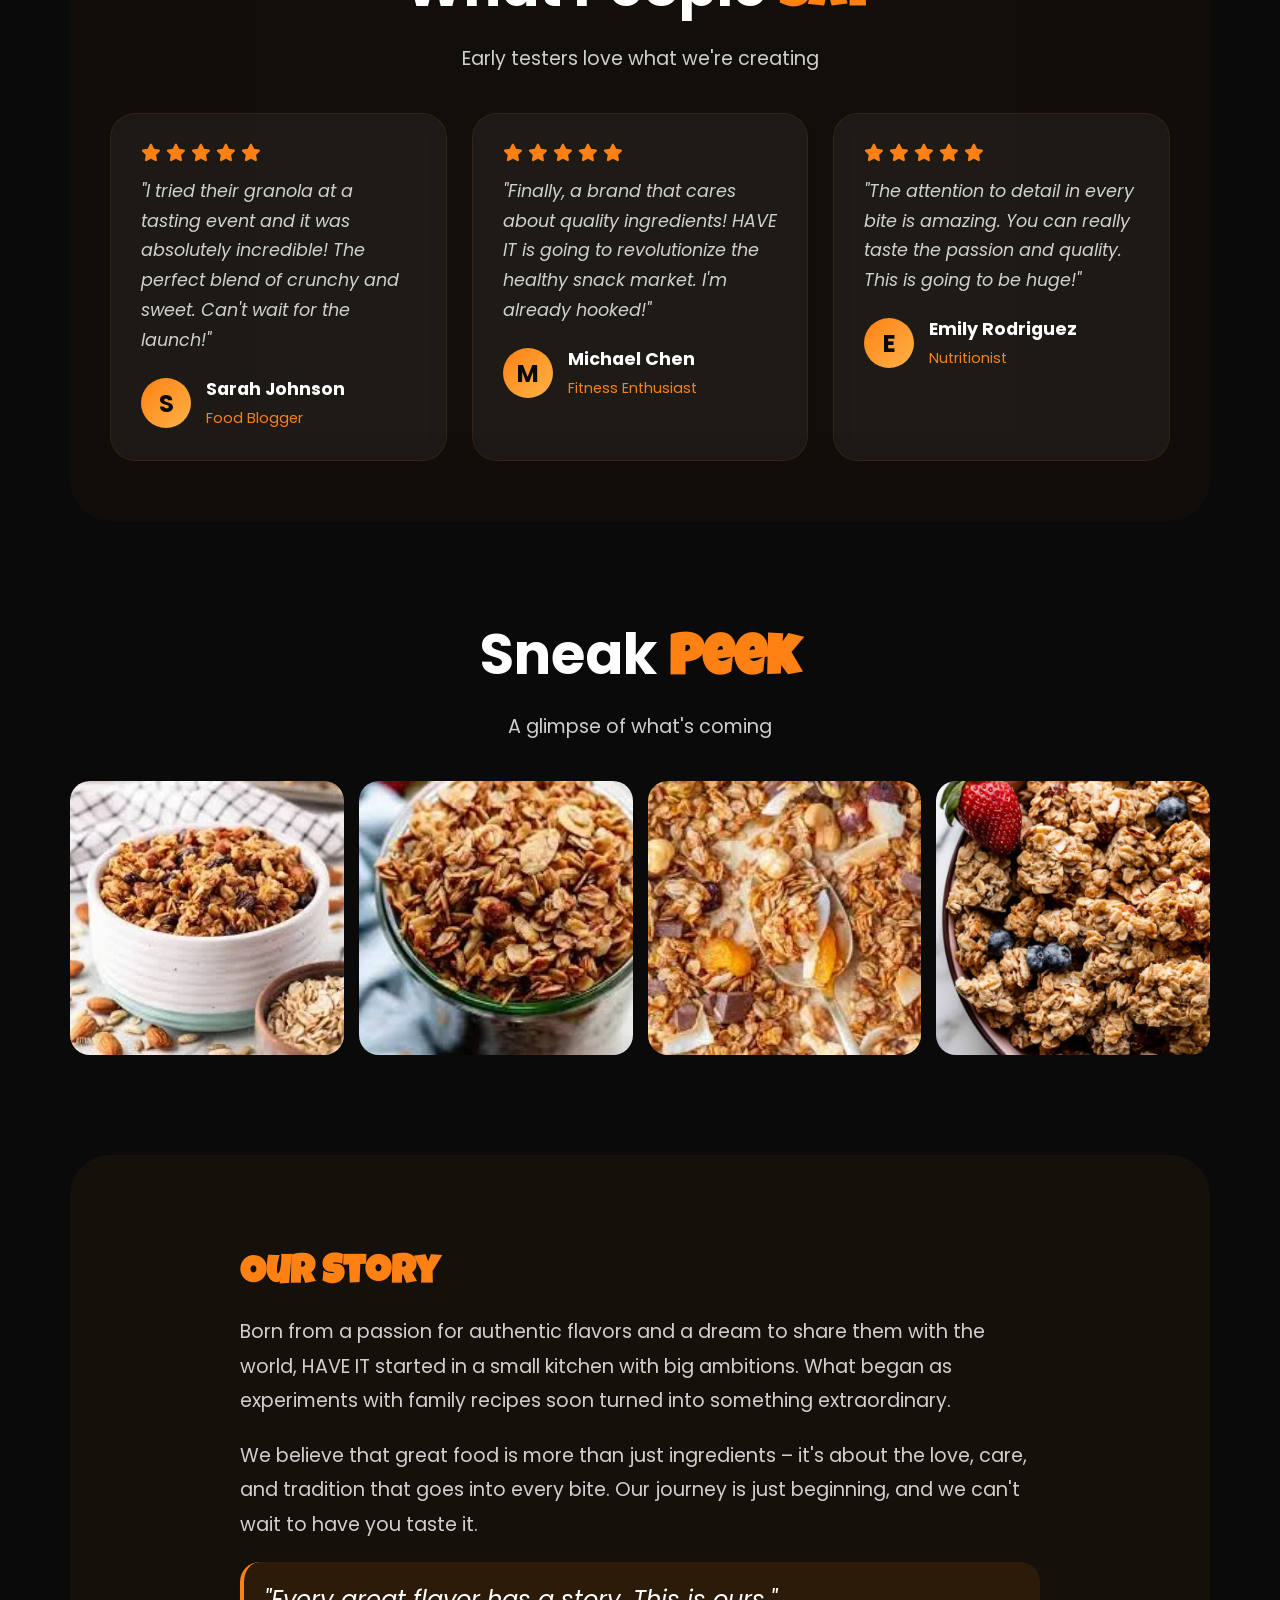
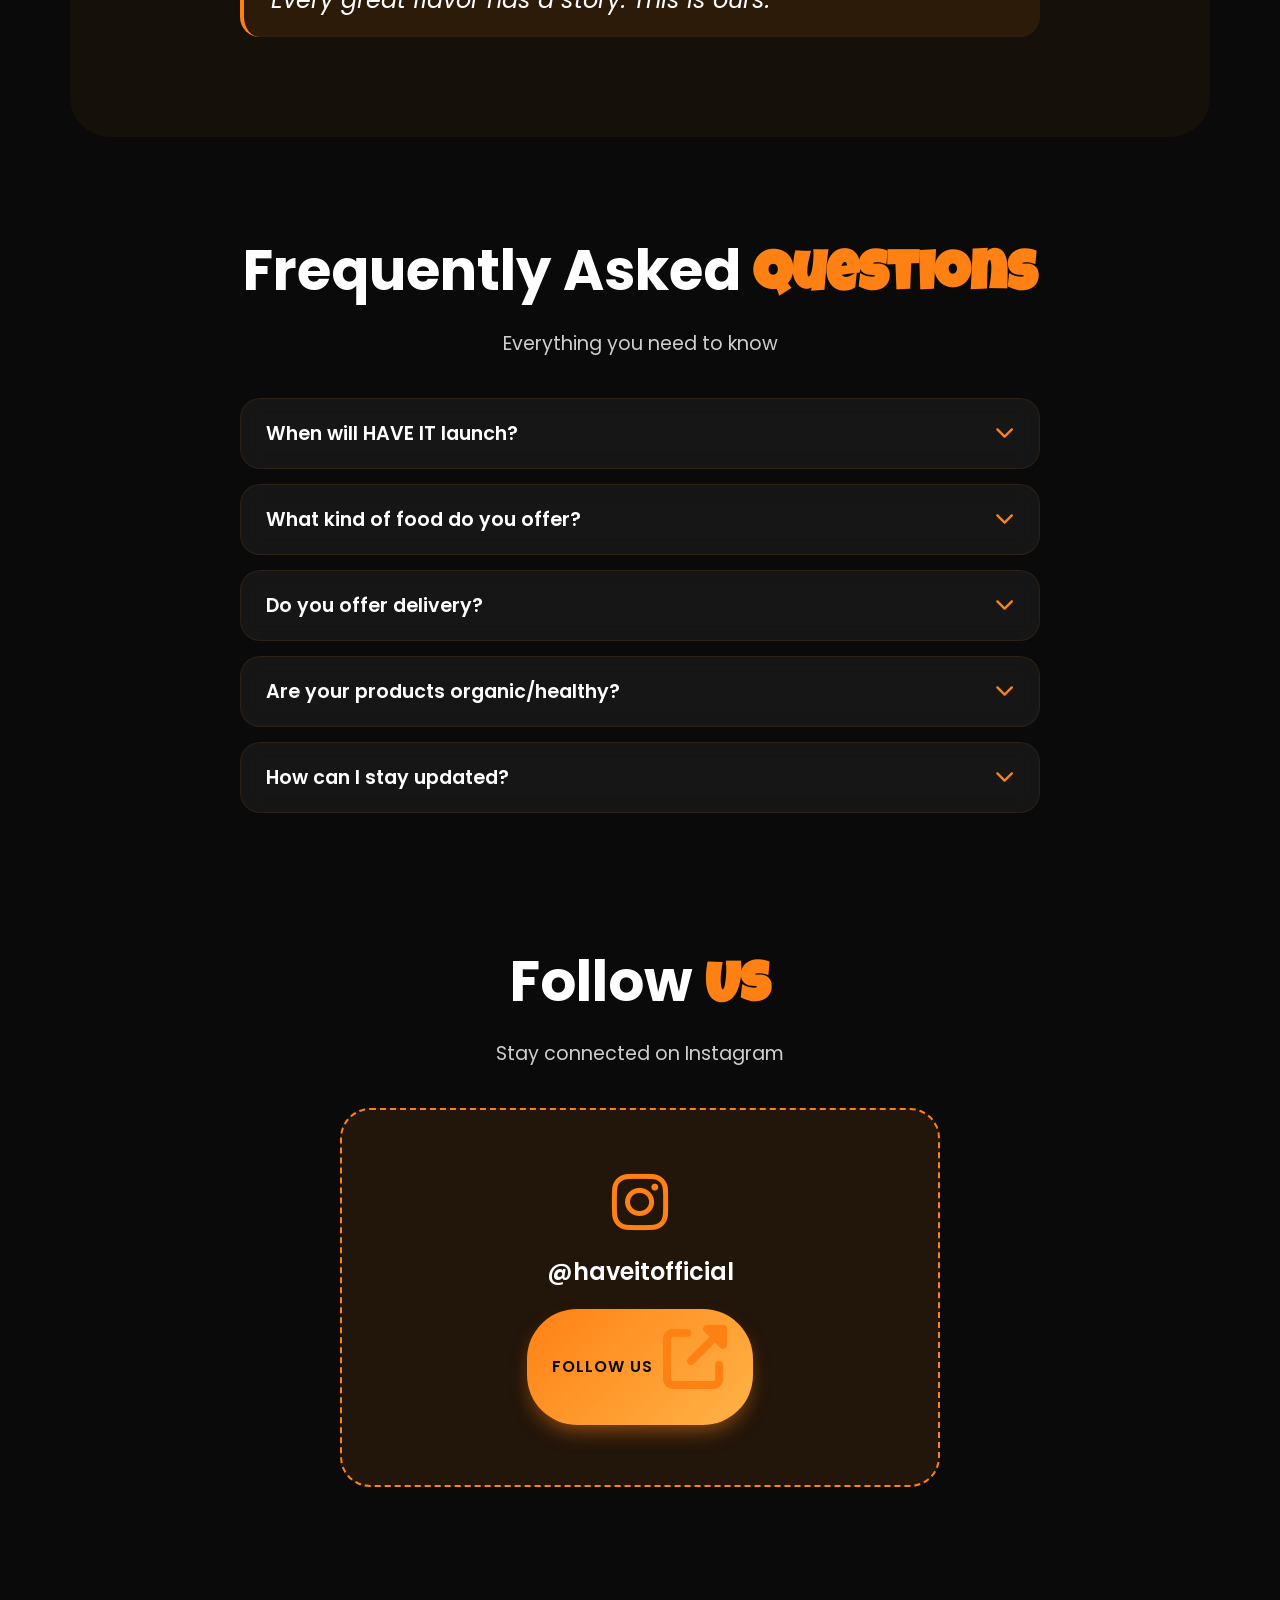
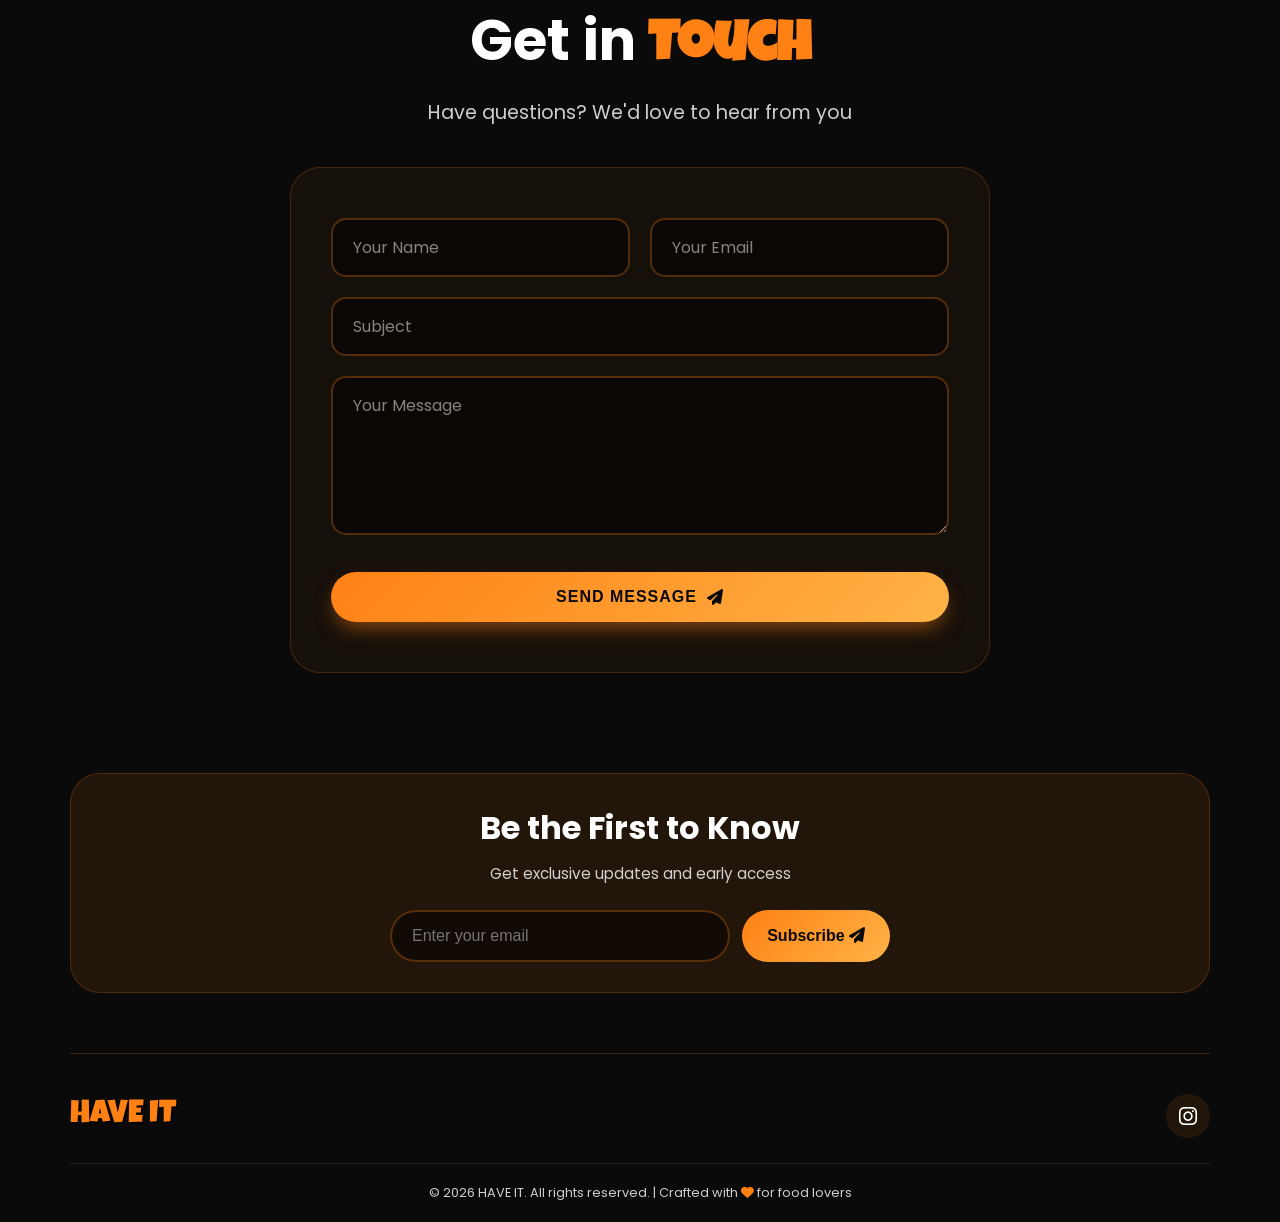
==== commit fdb68bee: "Fix 404 errors for missing resources - Remove old background image from service worker cache - Updat" ====
--- a/index.html
+++ b/index.html
@@ -28,8 +28,8 @@
   <meta property="twitter:image" content="images/have-it-back.png">
 
   <!-- Favicon -->
-  <link rel="icon" type="image/png" href="images/icon-192.png">
-  <link rel="apple-touch-icon" href="images/icon-192.png">
+  <link rel="icon" type="image/webp" href="images/have-it-back.webp">
+  <link rel="apple-touch-icon" href="images/have-it-back.webp">
 
   <!-- Manifest for PWA -->
   <link rel="manifest" href="manifest.json">
@@ -43,24 +43,6 @@
     gtag('config', 'G-XXXXXXXXXX'); // Replace with your actual GA4 Measurement ID
   </script>
 
-  <!-- Meta Pixel Code -->
-  <script>
-    !function(f,b,e,v,n,t,s)
-    {if(f.fbq)return;n=f.fbq=function(){n.callMethod?
-    n.callMethod.apply(n,arguments):n.queue.push(arguments)};
-    if(!f._fbq)f._fbq=n;n.push=n;n.loaded=!0;n.version='2.0';
-    n.queue=[];t=b.createElement(e);t.async=!0;
-    t.src=v;s=b.getElementsByTagName(e)[0];
-    s.parentNode.insertBefore(t,s)}(window, document,'script',
-    'https://connect.facebook.net/en_US/fbevents.js');
-    fbq('init', 'YOUR_PIXEL_ID'); // Replace with your Meta Pixel ID
-    fbq('track', 'PageView');
-  </script>
-  <noscript><img height="1" width="1" style="display:none"
-    src="https://www.facebook.com/tr?id=YOUR_PIXEL_ID&ev=PageView&noscript=1"
-  /></noscript>
-  <!-- End Meta Pixel Code -->
-
   <!-- JSON-LD Structured Data -->
   <script type="application/ld+json">
   {
@@ -68,7 +50,7 @@
     "@type": "Organization",
     "name": "HAVE IT",
     "url": "https://haveitofficial.com",
-    "logo": "https://haveitofficial.com/images/icon-512.png",
+    "logo": "https://haveitofficial.com/images/have-it-back.webp",
     "description": "Premium food experience - Coming soon with a revolutionary taste journey",
     "sameAs": [
       "https://www.instagram.com/haveitofficial"
--- a/css/style.css
+++ b/css/style.css
@@ -40,9 +40,10 @@
     left: 0;
     width: 100%;
     height: 100%;
-    background: url('../images/have-it-back.png') center center / cover no-repeat;
-    filter: brightness(0.3) blur(4px);
-    transform: scale(1.1);
+    background:
+        radial-gradient(circle at 20% 80%, rgba(255, 129, 20, 0.15) 0%, transparent 50%),
+        radial-gradient(circle at 80% 20%, rgba(255, 179, 71, 0.1) 0%, transparent 50%),
+        linear-gradient(135deg, #0a0a0a 0%, #1a1a1a 25%, #0f0f0f 50%, #1a1a1a 75%, #0a0a0a 100%);
     z-index: -2;
 }
 
